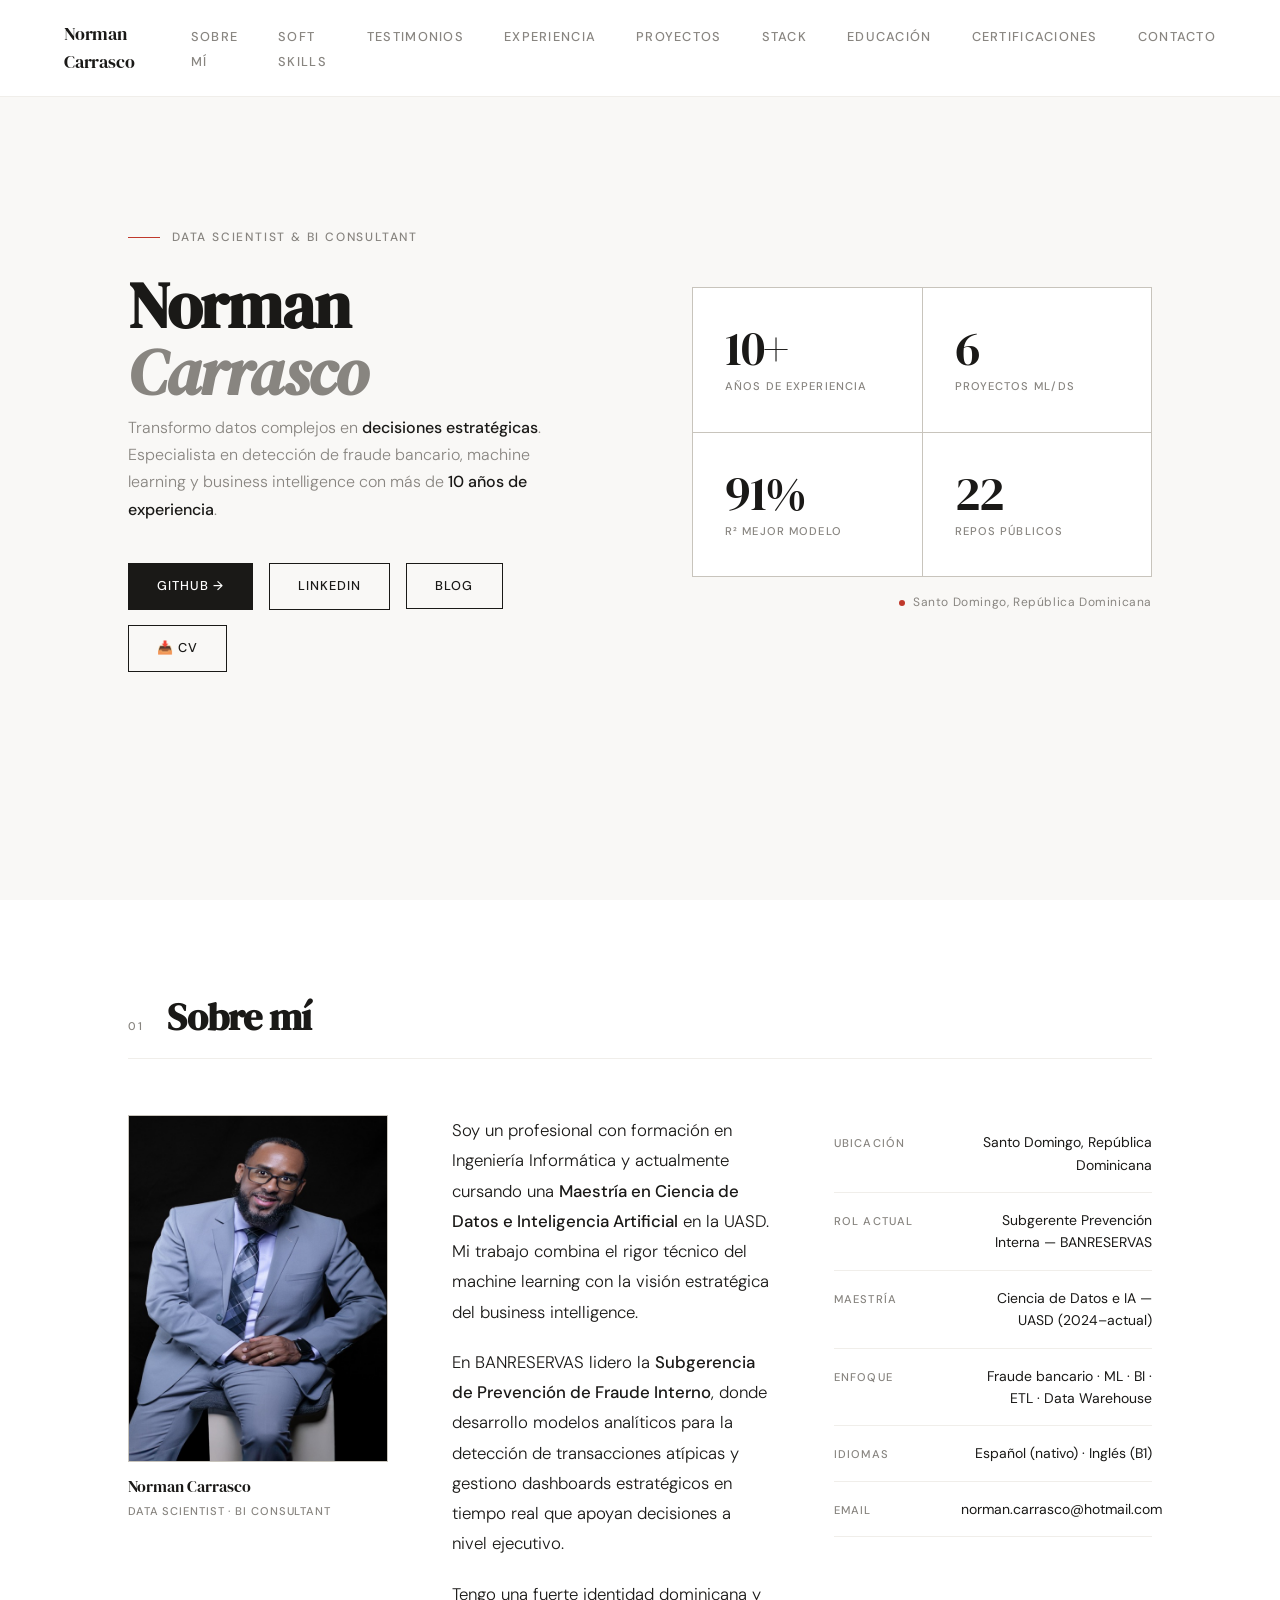
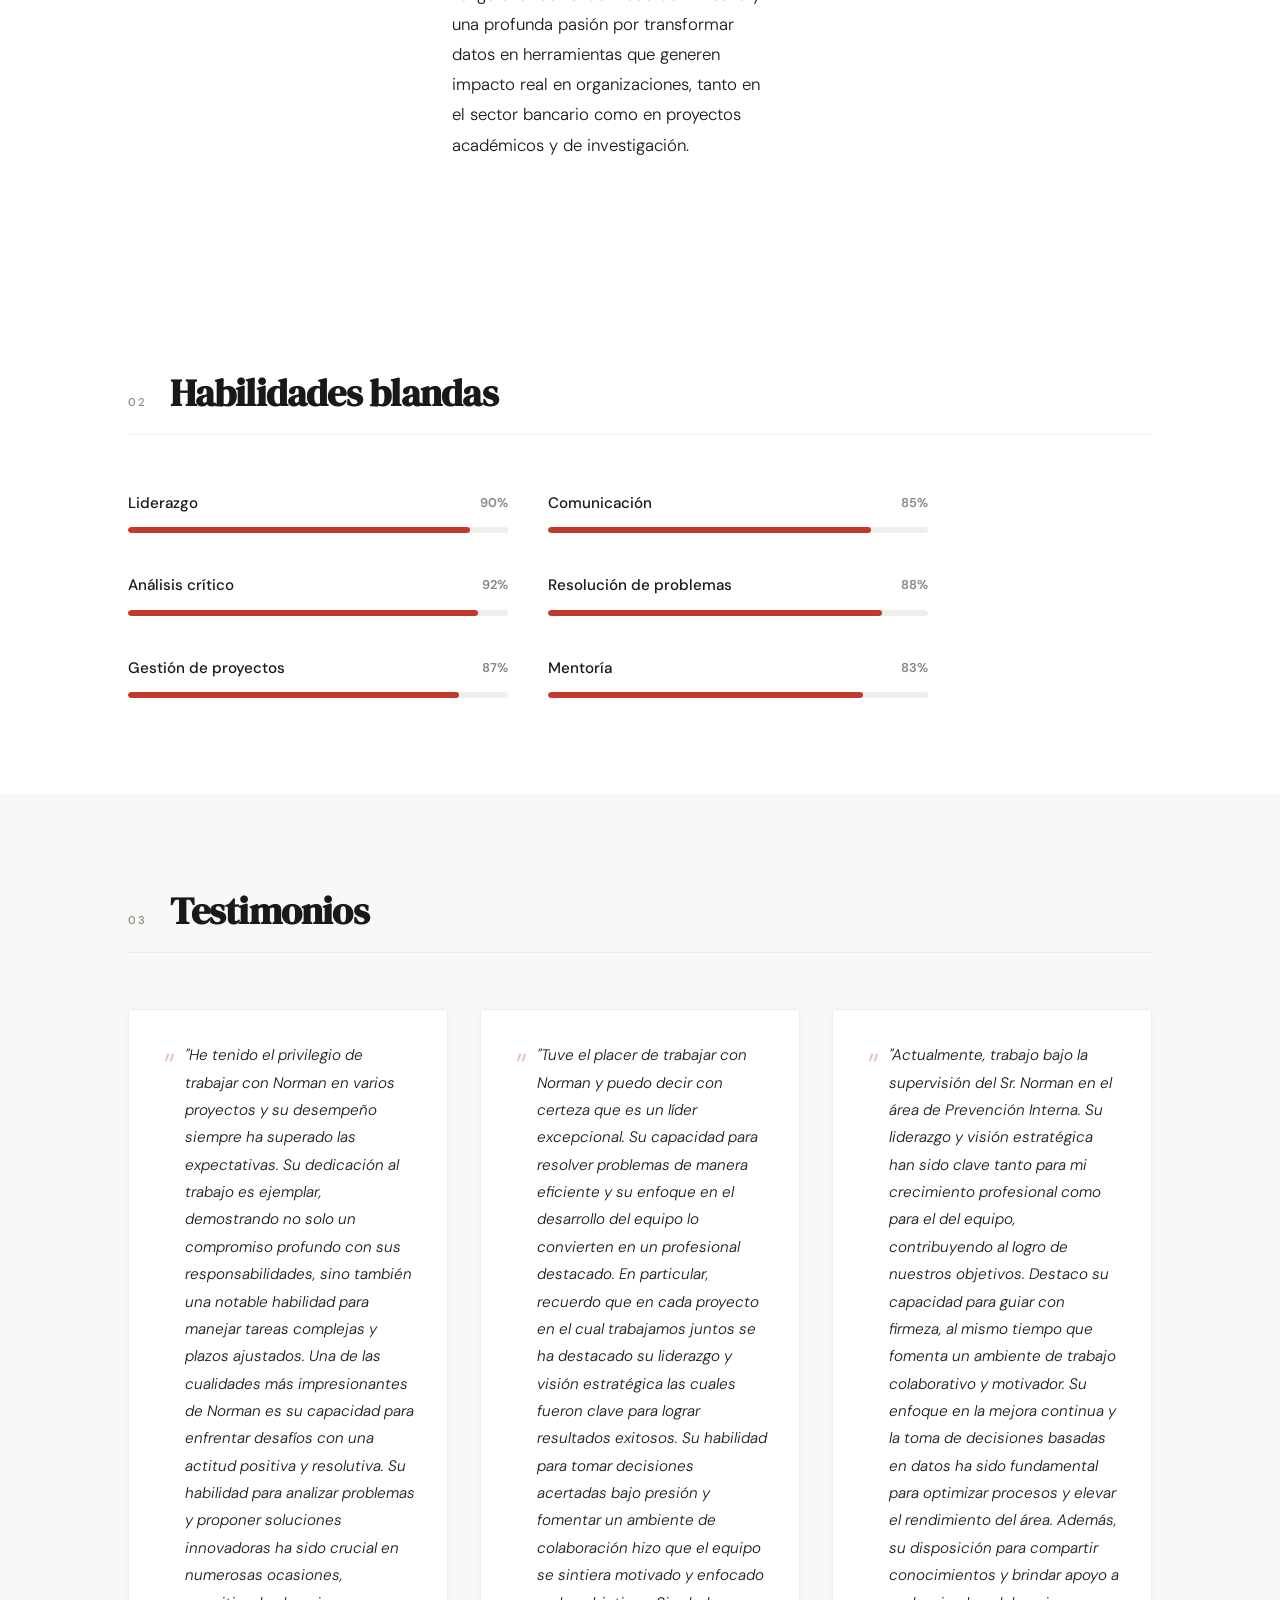
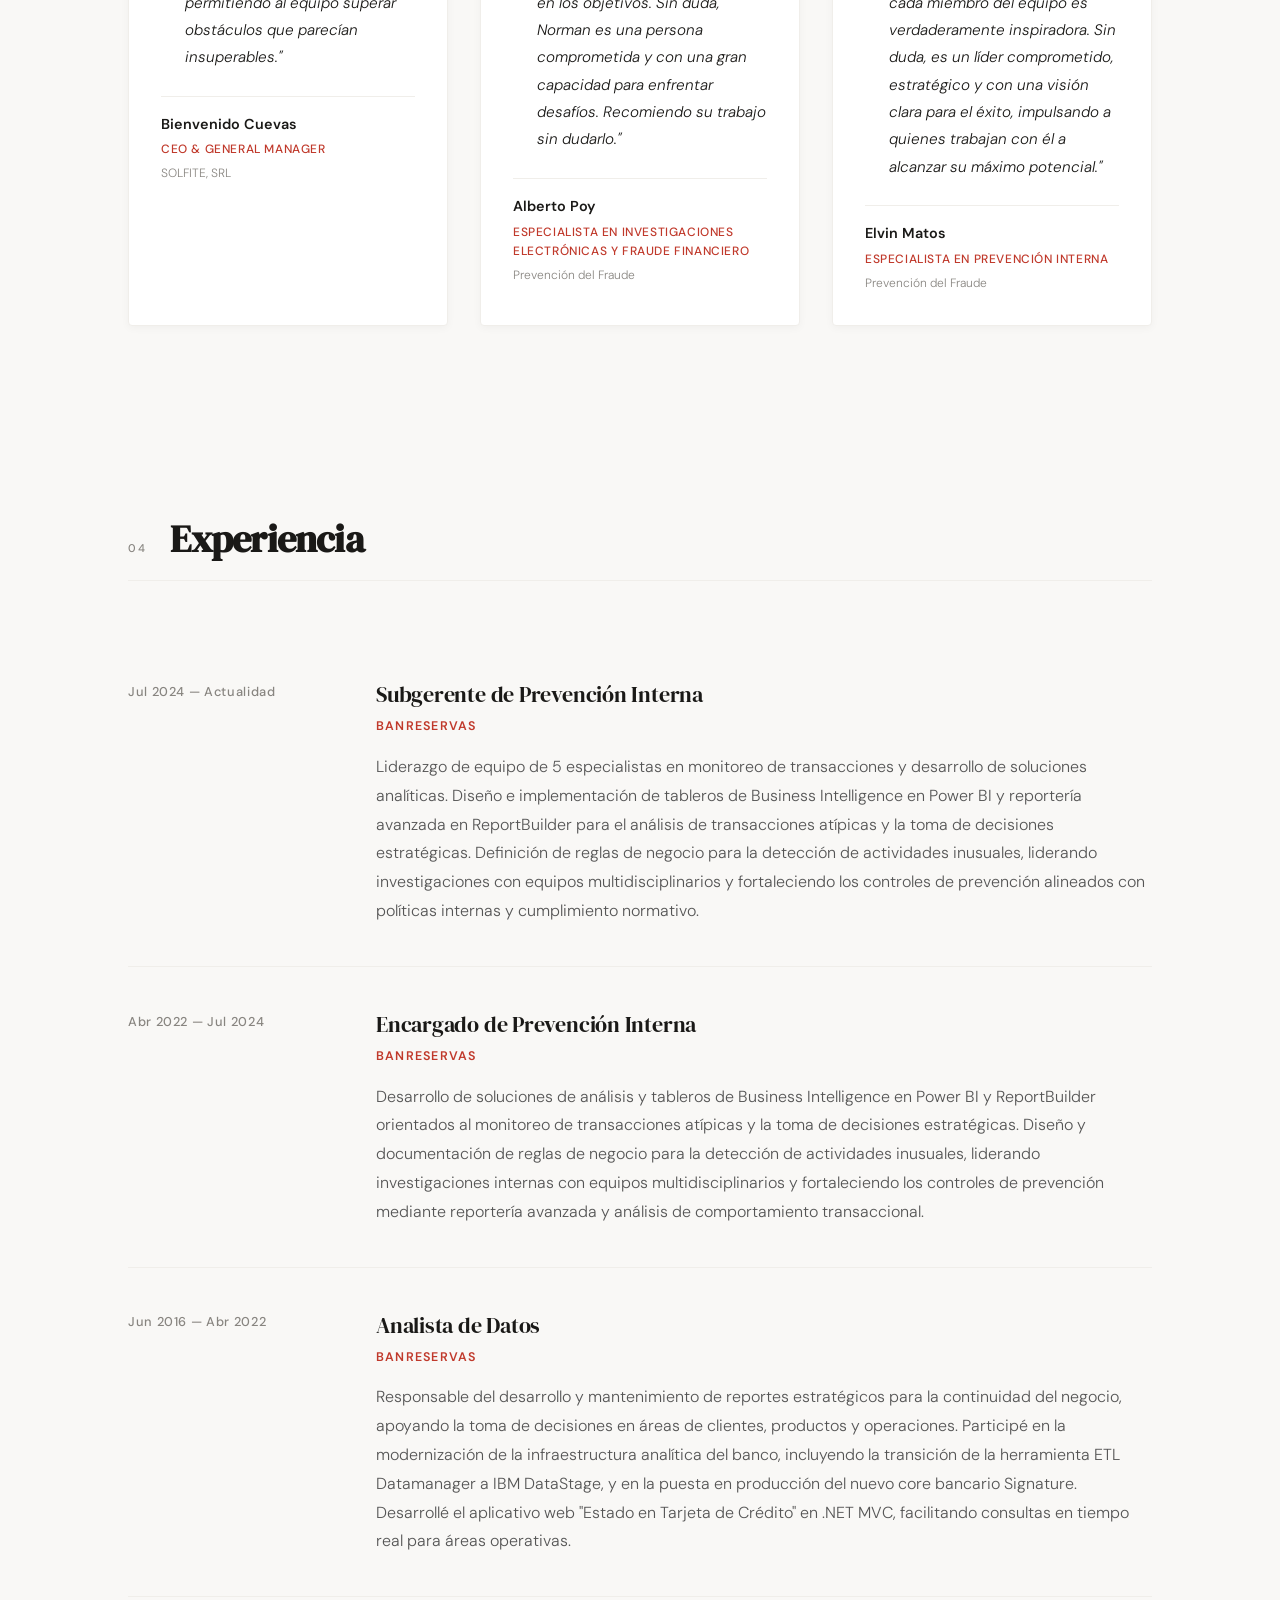
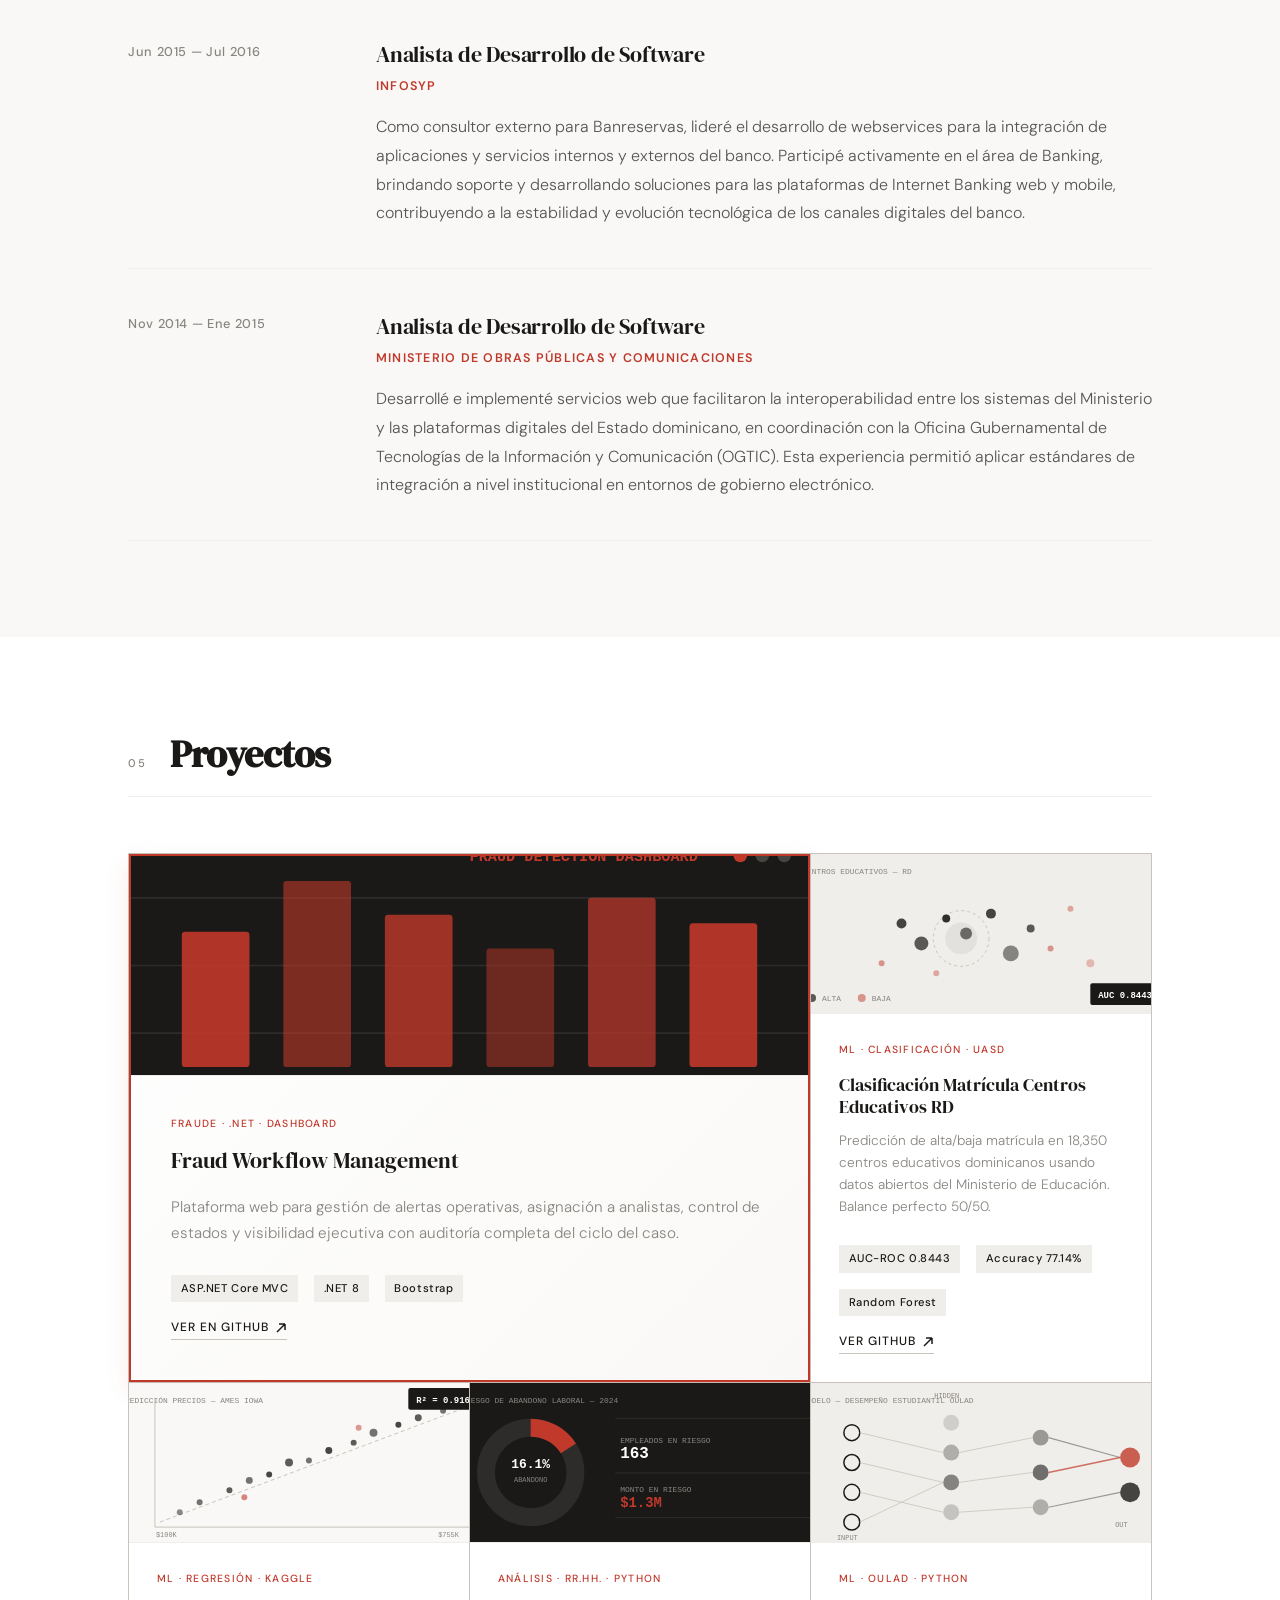
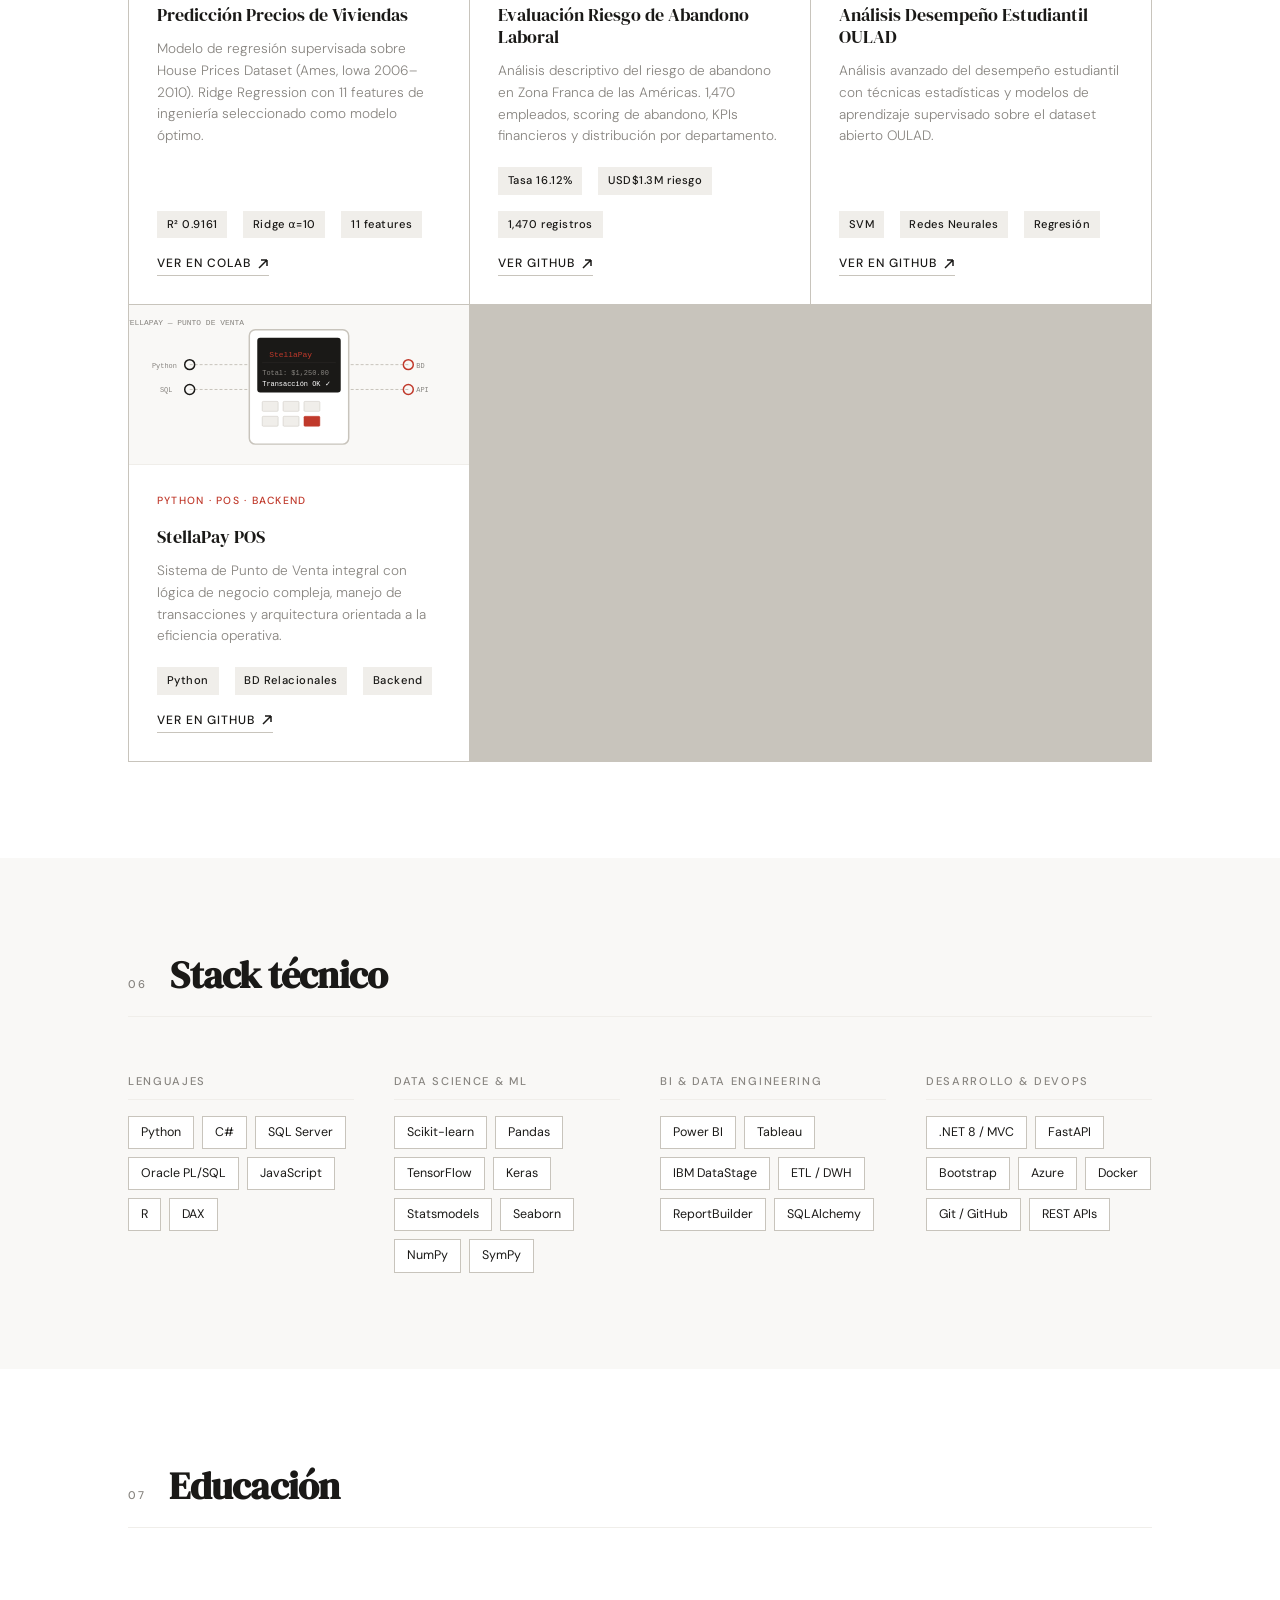
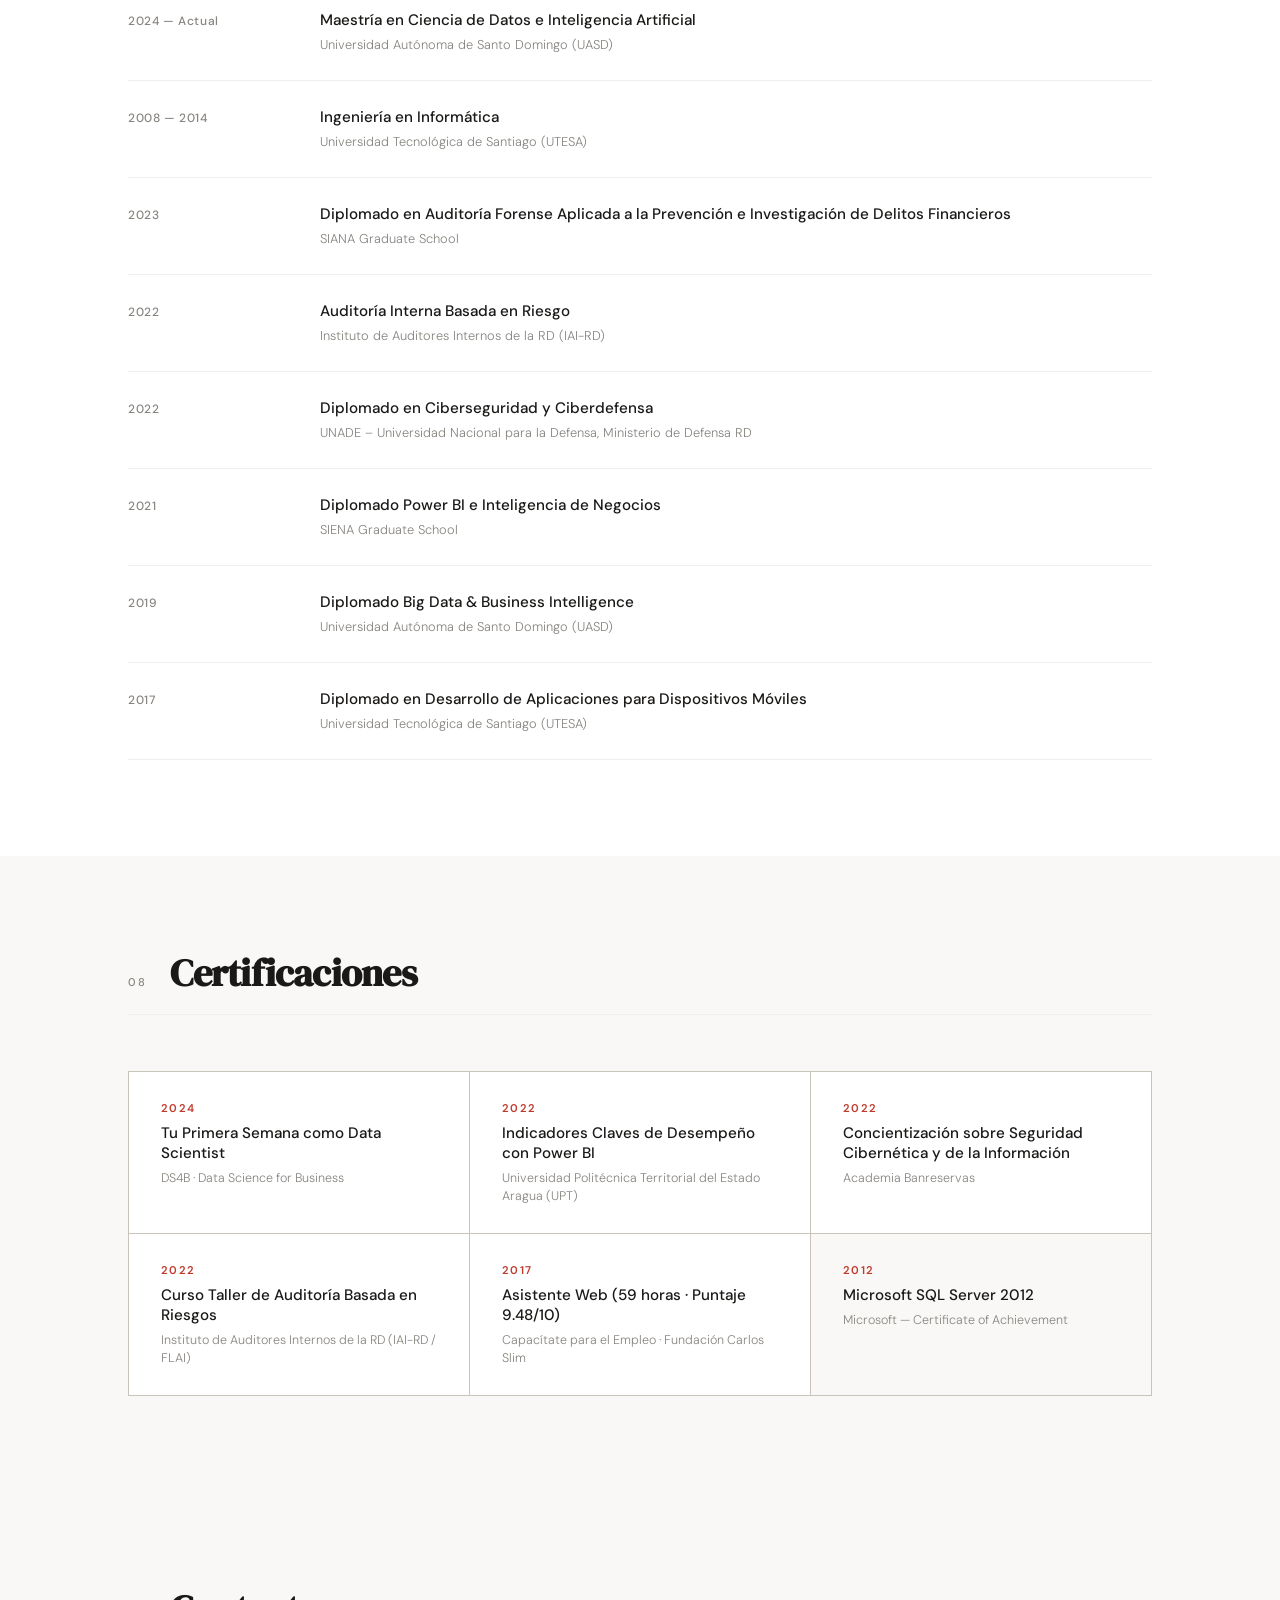
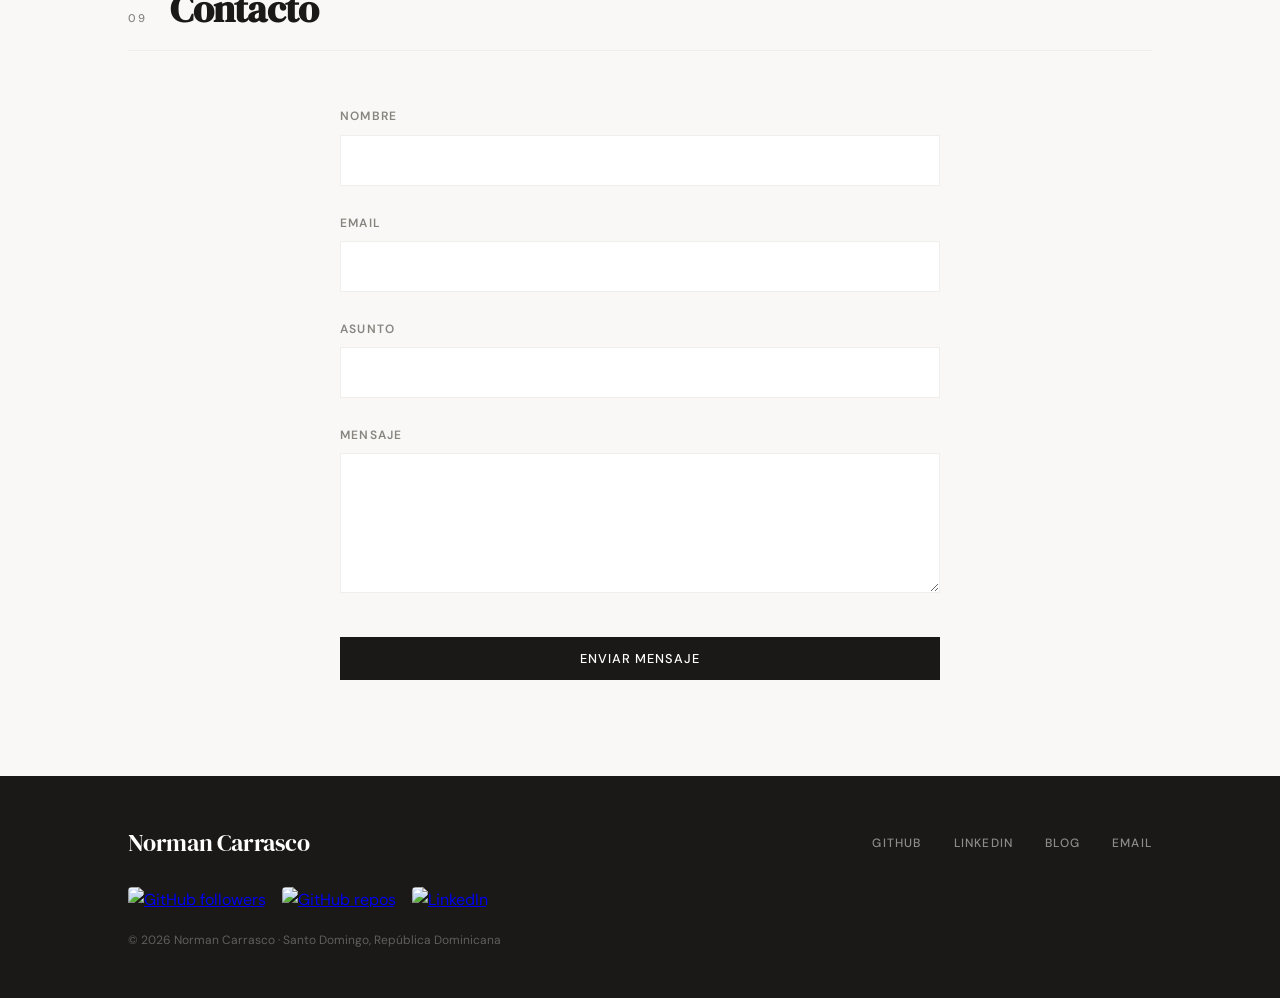
==== portfolio-norman.html @ 310d077f "Update portfolio: fix project count, compress image, add favicon" ====
<!DOCTYPE html>
<html lang="es">
<head>
<meta charset="UTF-8">
<meta name="viewport" content="width=device-width, initial-scale=1.0">
<title>Norman Carrasco — Data Scientist & BI Consultant</title>
<link rel="icon" href="favicon.svg" type="image/svg+xml">
<link rel="preconnect" href="https://fonts.googleapis.com">
<link href="https://fonts.googleapis.com/css2?family=DM+Serif+Display:ital@0;1&family=DM+Sans:wght@300;400;500&display=swap" rel="stylesheet">
<link rel="stylesheet" href="css/styles.css">
</head>
<body>

<!-- NAV -->
<nav>
  <a href="#" class="nav-logo">Norman Carrasco</a>
  <ul class="nav-links">
    <li><a href="#sobre">Sobre mí</a></li>
    <li><a href="#soft-skills">Soft Skills</a></li>
    <li><a href="#testimonios">Testimonios</a></li>
    <li><a href="#experiencia">Experiencia</a></li>
    <li><a href="#proyectos">Proyectos</a></li>
    <li><a href="#stack">Stack</a></li>
    <li><a href="#educacion">Educación</a></li>
    <li><a href="#certificaciones">Certificaciones</a></li>
    <li><a href="#contacto">Contacto</a></li>
  </ul>
</nav>

<!-- HERO -->
<section class="hero">
  <div class="hero-left">
    <p class="hero-eyebrow fade-in">Data Scientist & BI Consultant</p>
    <h1 class="hero-name fade-in">Norman<br><em>Carrasco</em></h1>
    <p class="hero-tagline fade-in">
      Transformo datos complejos en <strong>decisiones estratégicas</strong>.
      Especialista en detección de fraude bancario, machine learning
      y business intelligence con más de <strong>10 años de experiencia</strong>.
    </p>
    <div class="hero-ctas fade-in">
      <a href="https://github.com/NCarrasco" target="_blank" class="btn btn-primary">GitHub →</a>
      <a href="https://www.linkedin.com/in/nocarrasco" target="_blank" class="btn btn-outline">LinkedIn</a>
      <a href="https://apren2tics.wordpress.com" target="_blank" class="btn btn-outline">Blog</a>
      <a href="Norman_Carrasco_CV.pdf" download class="btn btn-outline">📥 CV</a>
    </div>
  </div>
  <div class="hero-right fade-in">
    <div class="hero-stats">
      <div class="stat-box">
        <div class="stat-number">10+</div>
        <div class="stat-label">Años de experiencia</div>
      </div>
      <div class="stat-box">
        <div class="stat-number">6</div>
        <div class="stat-label">Proyectos ML/DS</div>
      </div>
      <div class="stat-box">
        <div class="stat-number">91%</div>
        <div class="stat-label">R² mejor modelo</div>
      </div>
      <div class="stat-box">
        <div class="stat-number">22</div>
        <div class="stat-label">Repos públicos</div>
      </div>
    </div>
    <p class="hero-location">
      <span class="dot"></span>
      Santo Domingo, República Dominicana
    </p>
  </div>
</section>

<!-- SOBRE MÍ -->
<section id="sobre">
  <div class="section-header">
    <span class="section-number">01</span>
    <h2 class="section-title">Sobre mí</h2>
  </div>
  <div class="about-grid">
    <div class="about-photo">
      <div class="about-photo-frame">
        <img src="image/picture-norman.jpeg" alt="Norman Carrasco">
        <img src="[data-uri]" alt="Norman Carrasco">
      </div>
      <div class="about-photo-name">Norman Carrasco</div>
      <div class="about-photo-title">Data Scientist · BI Consultant</div>
    </div>
    <div class="about-text">
      <p>
        Soy un profesional con formación en Ingeniería Informática y actualmente cursando
        una <strong>Maestría en Ciencia de Datos e Inteligencia Artificial</strong> en la UASD.
        Mi trabajo combina el rigor técnico del machine learning con la visión estratégica del business intelligence.
      </p>
      <p>
        En BANRESERVAS lidero la <strong>Subgerencia de Prevención de Fraude Interno</strong>,
        donde desarrollo modelos analíticos para la detección de transacciones atípicas y
        gestiono dashboards estratégicos en tiempo real que apoyan decisiones a nivel ejecutivo.
      </p>
      <p>
        Tengo una fuerte identidad dominicana y una profunda pasión por transformar datos
        en herramientas que generen impacto real en organizaciones, tanto en el sector bancario
        como en proyectos académicos y de investigación.
      </p>
    </div>
    <div class="about-details">
      <div class="detail-row">
        <span class="detail-label">Ubicación</span>
        <span class="detail-value">Santo Domingo, República Dominicana</span>
      </div>
      <div class="detail-row">
        <span class="detail-label">Rol actual</span>
        <span class="detail-value">Subgerente Prevención Interna — BANRESERVAS</span>
      </div>
      <div class="detail-row">
        <span class="detail-label">Maestría</span>
        <span class="detail-value">Ciencia de Datos e IA — UASD (2024–actual)</span>
      </div>
      <div class="detail-row">
        <span class="detail-label">Enfoque</span>
        <span class="detail-value">Fraude bancario · ML · BI · ETL · Data Warehouse</span>
      </div>
      <div class="detail-row">
        <span class="detail-label">Idiomas</span>
        <span class="detail-value">Español (nativo) · Inglés (B1)</span>
      </div>
      <div class="detail-row">
        <span class="detail-label">Email</span>
        <span class="detail-value">norman.carrasco@hotmail.com</span>
      </div>
    </div>
  </div>
</section>

<!-- SOFT SKILLS -->
<section id="soft-skills" style="padding: 6rem 8rem; background: var(--white);">
  <div class="section-header">
    <span class="section-number">02</span>
    <h2 class="section-title">Habilidades blandas</h2>
  </div>
  <div class="skills-grid">
    <div class="skill-item">
      <div class="skill-header">
        <span class="skill-name">Liderazgo</span>
        <span class="skill-level">90%</span>
      </div>
      <div class="skill-bar">
        <div class="skill-fill" style="width: 90%;"></div>
      </div>
    </div>
    <div class="skill-item">
      <div class="skill-header">
        <span class="skill-name">Comunicación</span>
        <span class="skill-level">85%</span>
      </div>
      <div class="skill-bar">
        <div class="skill-fill" style="width: 85%;"></div>
      </div>
    </div>
    <div class="skill-item">
      <div class="skill-header">
        <span class="skill-name">Análisis crítico</span>
        <span class="skill-level">92%</span>
      </div>
      <div class="skill-bar">
        <div class="skill-fill" style="width: 92%;"></div>
      </div>
    </div>
    <div class="skill-item">
      <div class="skill-header">
        <span class="skill-name">Resolución de problemas</span>
        <span class="skill-level">88%</span>
      </div>
      <div class="skill-bar">
        <div class="skill-fill" style="width: 88%;"></div>
      </div>
    </div>
    <div class="skill-item">
      <div class="skill-header">
        <span class="skill-name">Gestión de proyectos</span>
        <span class="skill-level">87%</span>
      </div>
      <div class="skill-bar">
        <div class="skill-fill" style="width: 87%;"></div>
      </div>
    </div>
    <div class="skill-item">
      <div class="skill-header">
        <span class="skill-name">Mentoría</span>
        <span class="skill-level">83%</span>
      </div>
      <div class="skill-bar">
        <div class="skill-fill" style="width: 83%;"></div>
      </div>
    </div>
  </div>
</section>

<!-- TESTIMONIOS -->
<section id="testimonios" style="padding: 6rem 8rem; background: var(--off-white);">
  <div class="section-header">
    <span class="section-number">03</span>
    <h2 class="section-title">Testimonios</h2>
  </div>
  <div class="testimonials-grid">
    
    <div class="testimonial-card">
      <div class="testimonial-quote">"He tenido el privilegio de trabajar con Norman en varios proyectos y su desempeño siempre ha superado las expectativas. Su dedicación al trabajo es ejemplar, demostrando no solo un compromiso profundo con sus responsabilidades, sino también una notable habilidad para manejar tareas complejas y plazos ajustados.

Una de las cualidades más impresionantes de Norman es su capacidad para enfrentar desafíos con una actitud positiva y resolutiva. Su habilidad para analizar problemas y proponer soluciones innovadoras ha sido crucial en numerosas ocasiones, permitiendo al equipo superar obstáculos que parecían insuperables."</div>
      <div class="testimonial-author">
        <div class="testimonial-name">Bienvenido Cuevas</div>
        <div class="testimonial-title">CEO & General Manager</div>
        <div class="testimonial-company">SOLFITE, SRL</div>
      </div>
    </div>

    <div class="testimonial-card">
      <div class="testimonial-quote">"Tuve el placer de trabajar con Norman y puedo decir con certeza que es un líder excepcional. Su capacidad para resolver problemas de manera eficiente y su enfoque en el desarrollo del equipo lo convierten en un profesional destacado.

En particular, recuerdo que en cada proyecto en el cual trabajamos juntos se ha destacado su liderazgo y visión estratégica las cuales fueron clave para lograr resultados exitosos. Su habilidad para tomar decisiones acertadas bajo presión y fomentar un ambiente de colaboración hizo que el equipo se sintiera motivado y enfocado en los objetivos.

Sin duda, Norman es una persona comprometida y con una gran capacidad para enfrentar desafíos. Recomiendo su trabajo sin dudarlo."</div>
      <div class="testimonial-author">
        <div class="testimonial-name">Alberto Poy</div>
        <div class="testimonial-title">Especialista en Investigaciones Electrónicas y Fraude Financiero</div>
        <div class="testimonial-company">Prevención del Fraude</div>
      </div>
    </div>

    <div class="testimonial-card">
      <div class="testimonial-quote">"Actualmente, trabajo bajo la supervisión del Sr. Norman en el área de Prevención Interna. Su liderazgo y visión estratégica han sido clave tanto para mi crecimiento profesional como para el del equipo, contribuyendo al logro de nuestros objetivos.

Destaco su capacidad para guiar con firmeza, al mismo tiempo que fomenta un ambiente de trabajo colaborativo y motivador. Su enfoque en la mejora continua y la toma de decisiones basadas en datos ha sido fundamental para optimizar procesos y elevar el rendimiento del área.

Además, su disposición para compartir conocimientos y brindar apoyo a cada miembro del equipo es verdaderamente inspiradora. Sin duda, es un líder comprometido, estratégico y con una visión clara para el éxito, impulsando a quienes trabajan con él a alcanzar su máximo potencial."</div>
      <div class="testimonial-author">
        <div class="testimonial-name">Elvin Matos</div>
        <div class="testimonial-title">Especialista en Prevención Interna</div>
        <div class="testimonial-company">Prevención del Fraude</div>
      </div>
    </div>

  </div>
</section>

<!-- EXPERIENCIA -->
<section id="experiencia">
  <div class="section-header">
    <span class="section-number">04</span>
    <h2 class="section-title">Experiencia</h2>
  </div>
  <div class="exp-list">
    <div class="exp-item">
      <div class="exp-period">Jul 2024 — Actualidad</div>
      <div class="exp-content">
        <div class="exp-role">Subgerente de Prevención Interna</div>
        <div class="exp-company">Banreservas</div>
        <div class="exp-desc">
          Liderazgo de equipo de 5 especialistas en monitoreo de transacciones y desarrollo de soluciones analíticas.
          Diseño e implementación de tableros de Business Intelligence en Power BI y reportería avanzada en ReportBuilder
          para el análisis de transacciones atípicas y la toma de decisiones estratégicas. Definición de reglas de negocio
          para la detección de actividades inusuales, liderando investigaciones con equipos multidisciplinarios
          y fortaleciendo los controles de prevención alineados con políticas internas y cumplimiento normativo.
        </div>
      </div>
    </div>
    <div class="exp-item">
      <div class="exp-period">Abr 2022 — Jul 2024</div>
      <div class="exp-content">
        <div class="exp-role">Encargado de Prevención Interna</div>
        <div class="exp-company">Banreservas</div>
        <div class="exp-desc">
          Desarrollo de soluciones de análisis y tableros de Business Intelligence en Power BI y ReportBuilder
          orientados al monitoreo de transacciones atípicas y la toma de decisiones estratégicas. Diseño y documentación
          de reglas de negocio para la detección de actividades inusuales, liderando investigaciones internas
          con equipos multidisciplinarios y fortaleciendo los controles de prevención mediante reportería avanzada
          y análisis de comportamiento transaccional.
        </div>
      </div>
    </div>
    <div class="exp-item">
      <div class="exp-period">Jun 2016 — Abr 2022</div>
      <div class="exp-content">
        <div class="exp-role">Analista de Datos</div>
        <div class="exp-company">Banreservas</div>
        <div class="exp-desc">
          Responsable del desarrollo y mantenimiento de reportes estratégicos para la continuidad del negocio,
          apoyando la toma de decisiones en áreas de clientes, productos y operaciones. Participé en la modernización
          de la infraestructura analítica del banco, incluyendo la transición de la herramienta ETL Datamanager
          a IBM DataStage, y en la puesta en producción del nuevo core bancario Signature. Desarrollé el aplicativo
          web "Estado en Tarjeta de Crédito" en .NET MVC, facilitando consultas en tiempo real para áreas operativas.
        </div>
      </div>
    </div>
    <div class="exp-item">
      <div class="exp-period">Jun 2015 — Jul 2016</div>
      <div class="exp-content">
        <div class="exp-role">Analista de Desarrollo de Software</div>
        <div class="exp-company">Infosyp</div>
        <div class="exp-desc">
          Como consultor externo para Banreservas, lideré el desarrollo de webservices para la integración
          de aplicaciones y servicios internos y externos del banco. Participé activamente en el área de Banking,
          brindando soporte y desarrollando soluciones para las plataformas de Internet Banking web y mobile,
          contribuyendo a la estabilidad y evolución tecnológica de los canales digitales del banco.
        </div>
      </div>
    </div>
    <div class="exp-item">
      <div class="exp-period">Nov 2014 — Ene 2015</div>
      <div class="exp-content">
        <div class="exp-role">Analista de Desarrollo de Software</div>
        <div class="exp-company">Ministerio de Obras Públicas y Comunicaciones</div>
        <div class="exp-desc">
          Desarrollé e implementé servicios web que facilitaron la interoperabilidad entre los sistemas
          del Ministerio y las plataformas digitales del Estado dominicano, en coordinación con la Oficina
          Gubernamental de Tecnologías de la Información y Comunicación (OGTIC). Esta experiencia permitió
          aplicar estándares de integración a nivel institucional en entornos de gobierno electrónico.
        </div>
      </div>
    </div>
  </div>
</section>

<!-- PROYECTOS -->
<section id="proyectos">
  <div class="section-header">
    <span class="section-number">05</span>
    <h2 class="section-title">Proyectos</h2>
  </div>
  <div class="projects-grid">

    <!-- PROYECTO 1: Fraud Workflow - DESTACADO -->
    <div class="project-card project-card-featured">
      <svg class="project-illustration" viewBox="0 0 400 160" xmlns="http://www.w3.org/2000/svg" preserveAspectRatio="xMidYMid slice">
        <rect width="400" height="160" fill="#1a1917"/>
        <!-- Grid lines -->
        <line x1="0" y1="40" x2="400" y2="40" stroke="#2d2c2a" stroke-width="1"/>
        <line x1="0" y1="80" x2="400" y2="80" stroke="#2d2c2a" stroke-width="1"/>
        <line x1="0" y1="120" x2="400" y2="120" stroke="#2d2c2a" stroke-width="1"/>
        <!-- Alert bars -->
        <rect x="30" y="60" width="40" height="80" fill="#c0392b" opacity="0.9" rx="2"/>
        <rect x="90" y="30" width="40" height="110" fill="#c0392b" opacity="0.6" rx="2"/>
        <rect x="150" y="50" width="40" height="90" fill="#c0392b" opacity="0.8" rx="2"/>
        <rect x="210" y="70" width="40" height="70" fill="#c0392b" opacity="0.5" rx="2"/>
        <rect x="270" y="40" width="40" height="100" fill="#c0392b" opacity="0.7" rx="2"/>
        <rect x="330" y="55" width="40" height="85" fill="#c0392b" opacity="0.9" rx="2"/>
        <!-- Labels -->
        <text x="30" y="155" fill="#888580" font-size="8" font-family="monospace">ALERT</text>
        <text x="200" y="18" fill="#c0392b" font-size="9" font-family="monospace" font-weight="bold">FRAUD DETECTION DASHBOARD</text>
        <!-- Status dots -->
        <circle cx="360" cy="15" r="4" fill="#c0392b"/>
        <circle cx="373" cy="15" r="4" fill="#888580" opacity="0.4"/>
        <circle cx="386" cy="15" r="4" fill="#888580" opacity="0.4"/>
      </svg>
      <div class="project-body">
        <div class="project-tag">Fraude · .NET · Dashboard</div>
        <div class="project-name">Fraud Workflow Management</div>
        <div class="project-desc">
          Plataforma web para gestión de alertas operativas, asignación a analistas,
          control de estados y visibilidad ejecutiva con auditoría completa del ciclo del caso.
        </div>
        <div class="project-metrics">
          <span class="metric-pill">ASP.NET Core MVC</span>
          <span class="metric-pill">.NET 8</span>
          <span class="metric-pill">Bootstrap</span>
        </div>
        <a href="https://github.com/NCarrasco/FRAUD-WORKFLOW-MANAGEMENT" target="_blank" class="project-link">
          Ver en GitHub
          <svg viewBox="0 0 12 12" fill="none" stroke="currentColor" stroke-width="1.5"><path d="M2 10L10 2M10 2H4M10 2v6"/></svg>
        </a>
      </div>
    </div>

    <!-- PROYECTO 2: Clasificación Matrícula -->
    <div class="project-card">
      <svg class="project-illustration" viewBox="0 0 400 160" xmlns="http://www.w3.org/2000/svg" preserveAspectRatio="xMidYMid slice">
        <rect width="400" height="160" fill="#f0eeea"/>
        <!-- Map of RD simplified -->
        <text x="20" y="20" fill="#888580" font-size="8" font-family="monospace">CENTROS EDUCATIVOS — RD</text>
        <!-- Scatter dots representing schools -->
        <circle cx="180" cy="85" r="28" fill="none" stroke="#c8c4bc" stroke-width="1" stroke-dasharray="3,3"/>
        <circle cx="180" cy="85" r="16" fill="#1a1917" opacity="0.06"/>
        <!-- Alta matrícula dots -->
        <circle cx="120" cy="70" r="5" fill="#1a1917" opacity="0.8"/>
        <circle cx="140" cy="90" r="7" fill="#1a1917" opacity="0.7"/>
        <circle cx="165" cy="65" r="4" fill="#1a1917" opacity="0.9"/>
        <circle cx="185" cy="80" r="6" fill="#1a1917" opacity="0.6"/>
        <circle cx="210" cy="60" r="5" fill="#1a1917" opacity="0.8"/>
        <circle cx="230" cy="100" r="8" fill="#1a1917" opacity="0.5"/>
        <circle cx="250" cy="75" r="4" fill="#1a1917" opacity="0.7"/>
        <!-- Baja matrícula dots -->
        <circle cx="100" cy="110" r="3" fill="#c0392b" opacity="0.5"/>
        <circle cx="155" cy="120" r="3" fill="#c0392b" opacity="0.4"/>
        <circle cx="270" cy="95" r="3" fill="#c0392b" opacity="0.5"/>
        <circle cx="290" cy="55" r="3" fill="#c0392b" opacity="0.4"/>
        <circle cx="310" cy="110" r="4" fill="#c0392b" opacity="0.3"/>
        <!-- Legend -->
        <circle cx="30" cy="145" r="4" fill="#1a1917" opacity="0.7"/>
        <text x="40" y="148" fill="#888580" font-size="8" font-family="monospace">ALTA</text>
        <circle cx="80" cy="145" r="4" fill="#c0392b" opacity="0.5"/>
        <text x="90" y="148" fill="#888580" font-size="8" font-family="monospace">BAJA</text>
        <!-- AUC badge -->
        <rect x="310" y="130" width="80" height="22" fill="#1a1917" rx="2"/>
        <text x="318" y="145" fill="white" font-size="9" font-family="monospace" font-weight="bold">AUC 0.8443</text>
      </svg>
      <div class="project-body">
        <div class="project-tag">ML · Clasificación · UASD</div>
        <div class="project-name">Clasificación Matrícula Centros Educativos RD</div>
        <div class="project-desc">
          Predicción de alta/baja matrícula en 18,350 centros educativos dominicanos
          usando datos abiertos del Ministerio de Educación. Balance perfecto 50/50.
        </div>
        <div class="project-metrics">
          <span class="metric-pill">AUC-ROC 0.8443</span>
          <span class="metric-pill">Accuracy 77.14%</span>
          <span class="metric-pill">Random Forest</span>
        </div>
        <a href="https://github.com/NCarrasco/clasificacion-matricula-rd" target="_blank" class="project-link">
          Ver GitHub
          <svg viewBox="0 0 12 12" fill="none" stroke="currentColor" stroke-width="1.5"><path d="M2 10L10 2M10 2H4M10 2v6"/></svg>
        </a>
      </div>
    </div>

    <!-- PROYECTO 3: House Prices -->
    <div class="project-card">
      <svg class="project-illustration" viewBox="0 0 400 160" xmlns="http://www.w3.org/2000/svg" preserveAspectRatio="xMidYMid slice">
        <rect width="400" height="160" fill="#f9f8f6"/>
        <text x="20" y="20" fill="#888580" font-size="8" font-family="monospace">PREDICCIÓN PRECIOS — AMES IOWA</text>
        <!-- Scatter plot: predicted vs actual -->
        <line x1="60" y1="140" x2="380" y2="20" stroke="#c8c4bc" stroke-width="1" stroke-dasharray="4,3"/>
        <!-- Dots: regression scatter -->
        <circle cx="80" cy="130" r="3" fill="#1a1917" opacity="0.5"/>
        <circle cx="100" cy="120" r="3" fill="#1a1917" opacity="0.6"/>
        <circle cx="130" cy="108" r="3" fill="#1a1917" opacity="0.7"/>
        <circle cx="150" cy="98" r="3.5" fill="#1a1917" opacity="0.6"/>
        <circle cx="170" cy="92" r="3" fill="#1a1917" opacity="0.8"/>
        <circle cx="190" cy="80" r="4" fill="#1a1917" opacity="0.7"/>
        <circle cx="210" cy="78" r="3" fill="#1a1917" opacity="0.6"/>
        <circle cx="230" cy="68" r="3.5" fill="#1a1917" opacity="0.8"/>
        <circle cx="255" cy="60" r="3" fill="#1a1917" opacity="0.7"/>
        <circle cx="275" cy="50" r="4" fill="#1a1917" opacity="0.6"/>
        <circle cx="300" cy="42" r="3" fill="#1a1917" opacity="0.8"/>
        <circle cx="320" cy="35" r="3.5" fill="#1a1917" opacity="0.7"/>
        <circle cx="345" cy="28" r="3" fill="#1a1917" opacity="0.6"/>
        <!-- Outliers -->
        <circle cx="145" cy="115" r="3" fill="#c0392b" opacity="0.6"/>
        <circle cx="260" cy="45" r="3" fill="#c0392b" opacity="0.5"/>
        <!-- Axes -->
        <line x1="55" y1="15" x2="55" y2="145" stroke="#c8c4bc" stroke-width="1"/>
        <line x1="55" y1="145" x2="385" y2="145" stroke="#c8c4bc" stroke-width="1"/>
        <text x="56" y="155" fill="#888580" font-size="7" font-family="monospace">$100K</text>
        <text x="340" y="155" fill="#888580" font-size="7" font-family="monospace">$755K</text>
        <!-- R2 badge -->
        <rect x="310" y="5" width="75" height="22" fill="#1a1917" rx="2"/>
        <text x="318" y="20" fill="white" font-size="9" font-family="monospace" font-weight="bold">R² = 0.9161</text>
      </svg>
      <div class="project-body">
        <div class="project-tag">ML · Regresión · Kaggle</div>
        <div class="project-name">Predicción Precios de Viviendas</div>
        <div class="project-desc">
          Modelo de regresión supervisada sobre House Prices Dataset (Ames, Iowa 2006–2010).
          Ridge Regression con 11 features de ingeniería seleccionado como modelo óptimo.
        </div>
        <div class="project-metrics">
          <span class="metric-pill">R² 0.9161</span>
          <span class="metric-pill">Ridge α=10</span>
          <span class="metric-pill">11 features</span>
        </div>
        <a href="https://colab.research.google.com/drive/1n716uhElSucr2f9sEIzoLtjxJ8aOqCDY" target="_blank" class="project-link">
          Ver en Colab
          <svg viewBox="0 0 12 12" fill="none" stroke="currentColor" stroke-width="1.5"><path d="M2 10L10 2M10 2H4M10 2v6"/></svg>
        </a>
      </div>
    </div>

    <!-- PROYECTO 4: Abandono Laboral -->
    <div class="project-card">
      <svg class="project-illustration" viewBox="0 0 400 160" xmlns="http://www.w3.org/2000/svg" preserveAspectRatio="xMidYMid slice">
        <rect width="400" height="160" fill="#1a1917"/>
        <text x="20" y="20" fill="#888580" font-size="8" font-family="monospace">RIESGO DE ABANDONO LABORAL — 2024</text>
        <!-- Donut chart simplified -->
        <circle cx="90" cy="90" r="45" fill="none" stroke="#2d2c2a" stroke-width="18"/>
        <!-- 16.12% arc = ~58° -->
        <circle cx="90" cy="90" r="45" fill="none" stroke="#c0392b" stroke-width="18"
          stroke-dasharray="45 238" stroke-dashoffset="0" stroke-linecap="butt"
          transform="rotate(-90 90 90)"/>
        <text x="90" y="86" fill="white" font-size="13" font-family="monospace" font-weight="bold" text-anchor="middle">16.1%</text>
        <text x="90" y="100" fill="#888580" font-size="7" font-family="monospace" text-anchor="middle">ABANDONO</text>
        <!-- Stats right side -->
        <rect x="175" y="35" width="200" height="1" fill="#2d2c2a"/>
        <text x="180" y="60" fill="#888580" font-size="8" font-family="monospace">EMPLEADOS EN RIESGO</text>
        <text x="180" y="75" fill="white" font-size="16" font-family="monospace" font-weight="bold">163</text>
        <rect x="175" y="90" width="200" height="1" fill="#2d2c2a"/>
        <text x="180" y="110" fill="#888580" font-size="8" font-family="monospace">MONTO EN RIESGO</text>
        <text x="180" y="125" fill="#c0392b" font-size="14" font-family="monospace" font-weight="bold">$1.3M</text>
        <rect x="175" y="135" width="200" height="1" fill="#2d2c2a"/>
      </svg>
      <div class="project-body">
        <div class="project-tag">Análisis · RR.HH. · Python</div>
        <div class="project-name">Evaluación Riesgo de Abandono Laboral</div>
        <div class="project-desc">
          Análisis descriptivo del riesgo de abandono en Zona Franca de las Américas.
          1,470 empleados, scoring de abandono, KPIs financieros y distribución por departamento.
        </div>
        <div class="project-metrics">
          <span class="metric-pill">Tasa 16.12%</span>
          <span class="metric-pill">USD$1.3M riesgo</span>
          <span class="metric-pill">1,470 registros</span>
        </div>
        <a href="https://github.com/NCarrasco/riesgo-abandono-laboral" target="_blank" class="project-link">
          Ver GitHub
          <svg viewBox="0 0 12 12" fill="none" stroke="currentColor" stroke-width="1.5"><path d="M2 10L10 2M10 2H4M10 2v6"/></svg>
        </a>
      </div>
    </div>

    <!-- PROYECTO 5: OULAD -->
    <div class="project-card">
      <svg class="project-illustration" viewBox="0 0 400 160" xmlns="http://www.w3.org/2000/svg" preserveAspectRatio="xMidYMid slice">
        <rect width="400" height="160" fill="#f0eeea"/>
        <text x="20" y="20" fill="#888580" font-size="8" font-family="monospace">MODELO — DESEMPEÑO ESTUDIANTIL OULAD</text>
        <!-- Neural network diagram -->
        <!-- Input layer -->
        <circle cx="70" cy="50" r="8" fill="none" stroke="#1a1917" stroke-width="1.5"/>
        <circle cx="70" cy="80" r="8" fill="none" stroke="#1a1917" stroke-width="1.5"/>
        <circle cx="70" cy="110" r="8" fill="none" stroke="#1a1917" stroke-width="1.5"/>
        <circle cx="70" cy="140" r="8" fill="none" stroke="#1a1917" stroke-width="1.5"/>
        <!-- Hidden layer 1 -->
        <circle cx="170" cy="40" r="8" fill="#1a1917" opacity="0.15"/>
        <circle cx="170" cy="70" r="8" fill="#1a1917" opacity="0.3"/>
        <circle cx="170" cy="100" r="8" fill="#1a1917" opacity="0.5"/>
        <circle cx="170" cy="130" r="8" fill="#1a1917" opacity="0.2"/>
        <!-- Hidden layer 2 -->
        <circle cx="260" cy="55" r="8" fill="#1a1917" opacity="0.4"/>
        <circle cx="260" cy="90" r="8" fill="#1a1917" opacity="0.6"/>
        <circle cx="260" cy="125" r="8" fill="#1a1917" opacity="0.3"/>
        <!-- Output -->
        <circle cx="350" cy="75" r="10" fill="#c0392b" opacity="0.8"/>
        <circle cx="350" cy="110" r="10" fill="#1a1917" opacity="0.8"/>
        <!-- Connections (selected) -->
        <line x1="78" y1="50" x2="162" y2="70" stroke="#c8c4bc" stroke-width="0.8"/>
        <line x1="78" y1="80" x2="162" y2="100" stroke="#c8c4bc" stroke-width="0.8"/>
        <line x1="78" y1="110" x2="162" y2="130" stroke="#c8c4bc" stroke-width="0.8"/>
        <line x1="78" y1="140" x2="162" y2="100" stroke="#c8c4bc" stroke-width="0.8"/>
        <line x1="178" y1="70" x2="252" y2="55" stroke="#c8c4bc" stroke-width="0.8"/>
        <line x1="178" y1="100" x2="252" y2="90" stroke="#c8c4bc" stroke-width="0.8"/>
        <line x1="178" y1="130" x2="252" y2="125" stroke="#c8c4bc" stroke-width="0.8"/>
        <line x1="268" y1="55" x2="340" y2="75" stroke="#1a1917" stroke-width="1.2" opacity="0.4"/>
        <line x1="268" y1="90" x2="340" y2="75" stroke="#c0392b" stroke-width="1.5" opacity="0.7"/>
        <line x1="268" y1="125" x2="340" y2="110" stroke="#1a1917" stroke-width="1.2" opacity="0.4"/>
        <!-- Labels -->
        <text x="55" y="158" fill="#888580" font-size="7" font-family="monospace">INPUT</text>
        <text x="153" y="15" fill="#888580" font-size="7" font-family="monospace">HIDDEN</text>
        <text x="335" y="145" fill="#888580" font-size="7" font-family="monospace">OUT</text>
      </svg>
      <div class="project-body">
        <div class="project-tag">ML · OULAD · Python</div>
        <div class="project-name">Análisis Desempeño Estudiantil OULAD</div>
        <div class="project-desc">
          Análisis avanzado del desempeño estudiantil con técnicas estadísticas y
          modelos de aprendizaje supervisado sobre el dataset abierto OULAD.
        </div>
        <div class="project-metrics">
          <span class="metric-pill">SVM</span>
          <span class="metric-pill">Redes Neurales</span>
          <span class="metric-pill">Regresión</span>
        </div>
        <a href="https://github.com/NCarrasco/oulad-analisis" target="_blank" class="project-link">
          Ver en GitHub
          <svg viewBox="0 0 12 12" fill="none" stroke="currentColor" stroke-width="1.5"><path d="M2 10L10 2M10 2H4M10 2v6"/></svg>
        </a>
      </div>
    </div>

    <!-- PROYECTO 6: StellaPay POS -->
    <div class="project-card">
      <svg class="project-illustration" viewBox="0 0 400 160" xmlns="http://www.w3.org/2000/svg" preserveAspectRatio="xMidYMid slice">
        <rect width="400" height="160" fill="#f9f8f6"/>
        <text x="20" y="20" fill="#888580" font-size="8" font-family="monospace">STELLAPAY — PUNTO DE VENTA</text>
        <!-- POS terminal illustration -->
        <rect x="150" y="25" width="100" height="115" rx="6" fill="white" stroke="#c8c4bc" stroke-width="1.5"/>
        <!-- Screen -->
        <rect x="158" y="33" width="84" height="55" rx="3" fill="#1a1917"/>
        <text x="170" y="52" fill="#c0392b" font-size="8" font-family="monospace">StellaPay</text>
        <line x1="163" y1="58" x2="237" y2="58" stroke="#2d2c2a" stroke-width="0.5"/>
        <text x="163" y="70" fill="#888580" font-size="7" font-family="monospace">Total: $1,250.00</text>
        <text x="163" y="82" fill="white" font-size="7" font-family="monospace">Transacción OK ✓</text>
        <!-- Keypad -->
        <rect x="163" y="97" width="16" height="10" rx="1" fill="#f0eeea" stroke="#c8c4bc" stroke-width="0.5"/>
        <rect x="184" y="97" width="16" height="10" rx="1" fill="#f0eeea" stroke="#c8c4bc" stroke-width="0.5"/>
        <rect x="205" y="97" width="16" height="10" rx="1" fill="#f0eeea" stroke="#c8c4bc" stroke-width="0.5"/>
        <rect x="163" y="112" width="16" height="10" rx="1" fill="#f0eeea" stroke="#c8c4bc" stroke-width="0.5"/>
        <rect x="184" y="112" width="16" height="10" rx="1" fill="#f0eeea" stroke="#c8c4bc" stroke-width="0.5"/>
        <rect x="205" y="112" width="16" height="10" rx="1" fill="#c0392b" stroke="#c0392b" stroke-width="0.5"/>
        <!-- Connection lines left -->
        <line x1="90" y1="60" x2="148" y2="60" stroke="#c8c4bc" stroke-width="1" stroke-dasharray="3,2"/>
        <circle cx="90" cy="60" r="5" fill="none" stroke="#1a1917" stroke-width="1.5"/>
        <text x="52" y="63" fill="#888580" font-size="7" font-family="monospace">Python</text>
        <line x1="90" y1="85" x2="148" y2="85" stroke="#c8c4bc" stroke-width="1" stroke-dasharray="3,2"/>
        <circle cx="90" cy="85" r="5" fill="none" stroke="#1a1917" stroke-width="1.5"/>
        <text x="60" y="88" fill="#888580" font-size="7" font-family="monospace">SQL</text>
        <!-- Connection lines right -->
        <line x1="252" y1="60" x2="310" y2="60" stroke="#c8c4bc" stroke-width="1" stroke-dasharray="3,2"/>
        <circle cx="310" cy="60" r="5" fill="none" stroke="#c0392b" stroke-width="1.5"/>
        <text x="318" y="63" fill="#888580" font-size="7" font-family="monospace">BD</text>
        <line x1="252" y1="85" x2="310" y2="85" stroke="#c8c4bc" stroke-width="1" stroke-dasharray="3,2"/>
        <circle cx="310" cy="85" r="5" fill="none" stroke="#c0392b" stroke-width="1.5"/>
        <text x="318" y="88" fill="#888580" font-size="7" font-family="monospace">API</text>
      </svg>
      <div class="project-body">
        <div class="project-tag">Python · POS · Backend</div>
        <div class="project-name">StellaPay POS</div>
        <div class="project-desc">
          Sistema de Punto de Venta integral con lógica de negocio compleja,
          manejo de transacciones y arquitectura orientada a la eficiencia operativa.
        </div>
        <div class="project-metrics">
          <span class="metric-pill">Python</span>
          <span class="metric-pill">BD Relacionales</span>
          <span class="metric-pill">Backend</span>
        </div>
        <a href="https://github.com/NCarrasco/stellapay-pos" target="_blank" class="project-link">
          Ver en GitHub
          <svg viewBox="0 0 12 12" fill="none" stroke="currentColor" stroke-width="1.5"><path d="M2 10L10 2M10 2H4M10 2v6"/></svg>
        </a>
      </div>
    </div>

  </div>
</section>

<!-- STACK -->
<section id="stack">
  <div class="section-header">
    <span class="section-number">06</span>
    <h2 class="section-title">Stack técnico</h2>
  </div>
  <div class="stack-grid">
    <div class="stack-group">
      <div class="stack-group-label">Lenguajes</div>
      <div class="stack-items">
        <span class="stack-pill">Python</span>
        <span class="stack-pill">C#</span>
        <span class="stack-pill">SQL Server</span>
        <span class="stack-pill">Oracle PL/SQL</span>
        <span class="stack-pill">JavaScript</span>
        <span class="stack-pill">R</span>
        <span class="stack-pill">DAX</span>
      </div>
    </div>
    <div class="stack-group">
      <div class="stack-group-label">Data Science & ML</div>
      <div class="stack-items">
        <span class="stack-pill">Scikit-learn</span>
        <span class="stack-pill">Pandas</span>
        <span class="stack-pill">TensorFlow</span>
        <span class="stack-pill">Keras</span>
        <span class="stack-pill">Statsmodels</span>
        <span class="stack-pill">Seaborn</span>
        <span class="stack-pill">NumPy</span>
        <span class="stack-pill">SymPy</span>
      </div>
    </div>
    <div class="stack-group">
      <div class="stack-group-label">BI & Data Engineering</div>
      <div class="stack-items">
        <span class="stack-pill">Power BI</span>
        <span class="stack-pill">Tableau</span>
        <span class="stack-pill">IBM DataStage</span>
        <span class="stack-pill">ETL / DWH</span>
        <span class="stack-pill">ReportBuilder</span>
        <span class="stack-pill">SQLAlchemy</span>
      </div>
    </div>
    <div class="stack-group">
      <div class="stack-group-label">Desarrollo & DevOps</div>
      <div class="stack-items">
        <span class="stack-pill">.NET 8 / MVC</span>
        <span class="stack-pill">FastAPI</span>
        <span class="stack-pill">Bootstrap</span>
        <span class="stack-pill">Azure</span>
        <span class="stack-pill">Docker</span>
        <span class="stack-pill">Git / GitHub</span>
        <span class="stack-pill">REST APIs</span>
      </div>
    </div>
  </div>
</section>

<!-- EDUCACIÓN -->
<section id="educacion">
  <div class="section-header">
    <span class="section-number">07</span>
    <h2 class="section-title">Educación</h2>
  </div>
  <div class="edu-list">
    <div class="edu-item">
      <div class="edu-year">2024 — Actual</div>
      <div>
        <div class="edu-degree">Maestría en Ciencia de Datos e Inteligencia Artificial</div>
        <div class="edu-institution">Universidad Autónoma de Santo Domingo (UASD)</div>
      </div>
    </div>
    <div class="edu-item">
      <div class="edu-year">2008 — 2014</div>
      <div>
        <div class="edu-degree">Ingeniería en Informática</div>
        <div class="edu-institution">Universidad Tecnológica de Santiago (UTESA)</div>
      </div>
    </div>
    <div class="edu-item">
      <div class="edu-year">2023</div>
      <div>
        <div class="edu-degree">Diplomado en Auditoría Forense Aplicada a la Prevención e Investigación de Delitos Financieros</div>
        <div class="edu-institution">SIANA Graduate School</div>
      </div>
    </div>
    <div class="edu-item">
      <div class="edu-year">2022</div>
      <div>
        <div class="edu-degree">Auditoría Interna Basada en Riesgo</div>
        <div class="edu-institution">Instituto de Auditores Internos de la RD (IAI-RD)</div>
      </div>
    </div>
    <div class="edu-item">
      <div class="edu-year">2022</div>
      <div>
        <div class="edu-degree">Diplomado en Ciberseguridad y Ciberdefensa</div>
        <div class="edu-institution">UNADE – Universidad Nacional para la Defensa, Ministerio de Defensa RD</div>
      </div>
    </div>
    <div class="edu-item">
      <div class="edu-year">2021</div>
      <div>
        <div class="edu-degree">Diplomado Power BI e Inteligencia de Negocios</div>
        <div class="edu-institution">SIENA Graduate School</div>
      </div>
    </div>
    <div class="edu-item">
      <div class="edu-year">2019</div>
      <div>
        <div class="edu-degree">Diplomado Big Data & Business Intelligence</div>
        <div class="edu-institution">Universidad Autónoma de Santo Domingo (UASD)</div>
      </div>
    </div>
    <div class="edu-item">
      <div class="edu-year">2017</div>
      <div>
        <div class="edu-degree">Diplomado en Desarrollo de Aplicaciones para Dispositivos Móviles</div>
        <div class="edu-institution">Universidad Tecnológica de Santiago (UTESA)</div>
      </div>
    </div>
  </div>
</section>

<!-- CERTIFICACIONES -->
<section id="certificaciones">
  <div class="section-header">
    <span class="section-number">08</span>
    <h2 class="section-title">Certificaciones</h2>
  </div>
  <div class="cert-grid">

    <div class="cert-card">
      <div class="cert-year">2024</div>
      <div class="cert-name">Tu Primera Semana como Data Scientist</div>
      <div class="cert-issuer">DS4B · Data Science for Business</div>
    </div>

    <div class="cert-card">
      <div class="cert-year">2022</div>
      <div class="cert-name">Indicadores Claves de Desempeño con Power BI</div>
      <div class="cert-issuer">Universidad Politécnica Territorial del Estado Aragua (UPT)</div>
    </div>

    <div class="cert-card">
      <div class="cert-year">2022</div>
      <div class="cert-name">Concientización sobre Seguridad Cibernética y de la Información</div>
      <div class="cert-issuer">Academia Banreservas</div>
    </div>

    <div class="cert-card">
      <div class="cert-year">2022</div>
      <div class="cert-name">Curso Taller de Auditoría Basada en Riesgos</div>
      <div class="cert-issuer">Instituto de Auditores Internos de la RD (IAI-RD / FLAI)</div>
    </div>

    <div class="cert-card">
      <div class="cert-year">2017</div>
      <div class="cert-name">Asistente Web (59 horas · Puntaje 9.48/10)</div>
      <div class="cert-issuer">Capacítate para el Empleo · Fundación Carlos Slim</div>
    </div>

    <div class="cert-card cert-highlight">
      <div class="cert-year">2012</div>
      <div class="cert-name">Microsoft SQL Server 2012</div>
      <div class="cert-issuer">Microsoft — Certificate of Achievement</div>
    </div>

  </div>
</section>

<!-- CONTACTO -->
<section id="contacto" style="padding: 6rem 8rem; background: var(--off-white);">
  <div class="section-header">
    <span class="section-number">09</span>
    <h2 class="section-title">Contacto</h2>
  </div>
  <div class="section-inner" style="max-width: 600px; margin: 0 auto;">
    <form action="https://formspree.io/f/norman.carrasco@hotmail.com" method="POST" class="contact-form">
      <div class="form-group">
        <label for="name" class="form-label">Nombre</label>
        <input type="text" id="name" name="name" required class="form-input">
      </div>
      <div class="form-group">
        <label for="email" class="form-label">Email</label>
        <input type="email" id="email" name="email" required class="form-input">
      </div>
      <div class="form-group">
        <label for="subject" class="form-label">Asunto</label>
        <input type="text" id="subject" name="_subject" required class="form-input">
      </div>
      <div class="form-group">
        <label for="message" class="form-label">Mensaje</label>
        <textarea id="message" name="message" rows="5" required class="form-textarea"></textarea>
      </div>
      <button type="submit" class="btn btn-primary" style="width: 100%; justify-content: center; margin-top: 1rem;">Enviar mensaje</button>
    </form>
  </div>
</section>

<!-- FOOTER -->
<footer>
  <div class="footer-name">Norman Carrasco</div>
  <div class="footer-links">
    <a href="https://github.com/NCarrasco" target="_blank">GitHub</a>
    <a href="https://www.linkedin.com/in/nocarrasco" target="_blank">LinkedIn</a>
    <a href="https://apren2tics.wordpress.com" target="_blank">Blog</a>
    <a href="mailto:norman.carrasco@hotmail.com">Email</a>
  </div>
  <div class="footer-badges">
    <a href="https://github.com/NCarrasco" target="_blank">
      <img alt="GitHub followers" src="https://img.shields.io/github/followers/NCarrasco?style=flat-square&color=1a1917">
    </a>
    <a href="https://github.com/NCarrasco?tab=repositories" target="_blank">
      <img alt="GitHub repos" src="https://img.shields.io/badge/Public%20Repos-22-1a1917?style=flat-square">
    </a>
    <a href="https://www.linkedin.com/in/nocarrasco" target="_blank">
      <img alt="LinkedIn" src="https://img.shields.io/badge/LinkedIn-Connected-0077B5?style=flat-square">
    </a>
  </div>
  <div class="footer-copy">© 2026 Norman Carrasco · Santo Domingo, República Dominicana</div>
</footer>

</body>
</html>
---- css/styles.css ----
:root {
  --white: #ffffff;
  --off-white: #f9f8f6;
  --light: #f0eeea;
  --mid: #c8c4bc;
  --text-muted: #888580;
  --text: #1a1917;
  --accent: #1a1917;
  --accent-warm: #c0392b;
  --serif: 'DM Serif Display', Georgia, serif;
  --sans: 'DM Sans', system-ui, sans-serif;
}

*, *::before, *::after { box-sizing: border-box; margin: 0; padding: 0; }

html { scroll-behavior: smooth; }

body {
  font-family: var(--sans);
  background: var(--white);
  color: var(--text);
  font-size: 16px;
  line-height: 1.6;
  overflow-x: hidden;
}

/* ── NAV ── */
nav {
  position: fixed; top: 0; left: 0; right: 0; z-index: 100;
  display: flex; justify-content: space-between; align-items: center;
  padding: 1.25rem 4rem;
  background: rgba(255,255,255,0.92);
  backdrop-filter: blur(8px);
  border-bottom: 1px solid var(--light);
}
.nav-logo {
  font-family: var(--serif);
  font-size: 1.1rem;
  letter-spacing: -0.01em;
  color: var(--text);
  text-decoration: none;
}
.nav-links { display: flex; gap: 2.5rem; list-style: none; }
.nav-links a {
  font-size: 0.8rem; font-weight: 500;
  letter-spacing: 0.1em; text-transform: uppercase;
  color: var(--text-muted); text-decoration: none;
  transition: color 0.2s;
}
.nav-links a:hover { color: var(--text); }

/* ── HERO ── */
.hero {
  min-height: 100vh;
  display: grid;
  grid-template-columns: 1fr 1fr;
  align-items: center;
  padding: 0 8rem;
  gap: 6rem;
  max-width: 1600px;
  margin: 0 auto;
}
.hero-left { max-width: 580px; }
.hero-eyebrow {
  font-size: 0.75rem; font-weight: 500;
  letter-spacing: 0.15em; text-transform: uppercase;
  color: var(--text-muted);
  margin-bottom: 1.5rem;
  display: flex; align-items: center; gap: 0.75rem;
}
.hero-eyebrow::before {
  content: ''; display: block;
  width: 2rem; height: 1px;
  background: var(--accent-warm);
}
.hero-name {
  font-family: var(--serif);
  font-size: clamp(3rem, 5vw, 5rem);
  line-height: 1.05;
  letter-spacing: -0.02em;
  margin-bottom: 0.5rem;
}
.hero-name em {
  font-style: italic;
  color: var(--text-muted);
}
.hero-tagline {
  font-size: 1rem; font-weight: 300;
  color: var(--text-muted);
  margin-bottom: 2.5rem;
  line-height: 1.7;
  max-width: 420px;
}
.hero-tagline strong { color: var(--text); font-weight: 500; }

.hero-ctas { display: flex; gap: 1rem; flex-wrap: wrap; }
.btn {
  display: inline-flex; align-items: center; gap: 0.5rem;
  padding: 0.75rem 1.75rem;
  font-family: var(--sans); font-size: 0.8rem;
  font-weight: 500; letter-spacing: 0.08em; text-transform: uppercase;
  text-decoration: none; border: 1.5px solid var(--text);
  transition: all 0.2s;
}
.btn-primary { background: var(--text); color: var(--white); }
.btn-primary:hover { background: #333; border-color: #333; }
.btn-outline { background: transparent; color: var(--text); }
.btn-outline:hover { background: var(--light); }

.hero-right {
  display: flex; flex-direction: column; gap: 1rem;
  align-items: flex-end;
}
.hero-stats {
  display: grid; grid-template-columns: 1fr 1fr;
  gap: 1px; background: var(--mid);
  border: 1px solid var(--mid);
  width: 100%; max-width: 460px;
}
.stat-box {
  background: var(--white);
  padding: 2.25rem 2rem;
}
.stat-number {
  font-family: var(--serif);
  font-size: 3rem;
  line-height: 1;
  letter-spacing: -0.03em;
  margin-bottom: 0.35rem;
}
.stat-label {
  font-size: 0.7rem; font-weight: 500;
  letter-spacing: 0.1em; text-transform: uppercase;
  color: var(--text-muted);
}
.hero-location {
  font-size: 0.75rem; color: var(--text-muted);
  letter-spacing: 0.05em;
  display: flex; align-items: center; gap: 0.5rem;
  align-self: flex-end;
}
.dot { width: 6px; height: 6px; border-radius: 50%; background: var(--accent-warm); display: inline-block; }

/* ── SECTIONS ── */
section { padding: 6rem 8rem; }
section:nth-child(even) { background: var(--off-white); }

.section-inner {
  max-width: 1400px;
  margin: 0 auto;
}

.section-header {
  display: flex; align-items: baseline; gap: 1.5rem;
  margin-bottom: 3.5rem;
  border-bottom: 1px solid var(--light);
  padding-bottom: 1.25rem;
}
.section-number {
  font-size: 0.7rem; font-weight: 500;
  letter-spacing: 0.15em; text-transform: uppercase;
  color: var(--text-muted);
}
.section-title {
  font-family: var(--serif);
  font-size: clamp(1.8rem, 3vw, 2.4rem);
  letter-spacing: -0.02em;
  line-height: 1.1;
}

/* ── SOBRE MÍ ── */
.about-grid {
  display: grid;
  grid-template-columns: 260px 1fr 1fr;
  gap: 4rem;
  align-items: start;
}
.about-photo {
  position: sticky; top: 5rem;
}
.about-photo-frame {
  width: 100%;
  aspect-ratio: 3/4;
  overflow: hidden;
  border: 1px solid var(--mid);
  background: var(--light);
  position: relative;
}
.about-photo-frame img {
  width: 100%; height: 100%;
  object-fit: cover; object-position: center top;
  display: block;
}
.about-photo-frame .photo-placeholder {
  width: 100%; height: 100%;
  display: flex; flex-direction: column;
  align-items: center; justify-content: center;
  gap: 0.75rem;
  color: var(--text-muted);
}
.about-photo-frame .photo-placeholder span {
  font-size: 0.65rem; font-weight: 500;
  letter-spacing: 0.12em; text-transform: uppercase;
}
.about-photo-name {
  margin-top: 0.75rem;
  font-family: var(--serif);
  font-size: 1rem;
}
.about-photo-title {
  font-size: 0.7rem; color: var(--text-muted);
  font-weight: 500; letter-spacing: 0.08em;
  text-transform: uppercase; margin-top: 0.2rem;
}
.about-text p {
  font-size: 1.05rem; font-weight: 300;
  line-height: 1.8; color: var(--text);
  margin-bottom: 1.25rem;
  max-width: 60ch;
}
.about-text p strong { font-weight: 500; }
.about-details { display: flex; flex-direction: column; gap: 0; }
.detail-row {
  display: flex; justify-content: space-between; align-items: baseline;
  padding: 1rem 0;
  border-bottom: 1px solid var(--light);
  font-size: 0.875rem;
}
.detail-label {
  font-size: 0.7rem; font-weight: 500;
  letter-spacing: 0.1em; text-transform: uppercase;
  color: var(--text-muted);
}
.detail-value { font-weight: 400; text-align: right; max-width: 60%; }

/* ── EXPERIENCIA ── */
.exp-list { display: flex; flex-direction: column; gap: 0; }
.exp-item {
  display: grid;
  grid-template-columns: 200px 1fr;
  gap: 3rem;
  padding: 2.5rem 0;
  border-bottom: 1px solid var(--light);
}
.exp-period {
  font-size: 0.8rem; font-weight: 500;
  letter-spacing: 0.05em; color: var(--text-muted);
  padding-top: 0.3rem;
  line-height: 1.5;
}
.exp-content {}
.exp-role {
  font-family: var(--serif);
  font-size: 1.4rem; margin-bottom: 0.25rem;
  letter-spacing: -0.01em;
}
.exp-company {
  font-size: 0.78rem; font-weight: 600;
  letter-spacing: 0.1em; text-transform: uppercase;
  color: var(--accent-warm); margin-bottom: 1rem;
}
.exp-desc {
  font-size: 1rem; font-weight: 300;
  color: #555; line-height: 1.8;
  max-width: 72ch;
}

/* ── PROYECTOS ── */
.projects-grid {
  display: grid;
  grid-template-columns: repeat(3, 1fr);
  gap: 1px;
  background: var(--mid);
  border: 1px solid var(--mid);
}
.project-card {
  background: var(--white);
  padding: 0;
  display: flex; flex-direction: column;
  transition: background 0.2s;
  overflow: hidden;
}
.project-card:hover { background: var(--off-white); }
.project-card:hover .project-illustration { opacity: 0.85; }
.project-illustration {
  width: 100%; height: 160px;
  display: block; flex-shrink: 0;
  transition: opacity 0.2s;
  border-bottom: 1px solid var(--light);
}
.project-body {
  padding: 1.75rem;
  display: flex; flex-direction: column; flex: 1;
}
.project-tag {
  font-size: 0.65rem; font-weight: 500;
  letter-spacing: 0.12em; text-transform: uppercase;
  color: var(--accent-warm);
  margin-bottom: 1rem;
}
.project-name {
  font-family: var(--serif);
  font-size: 1.15rem; line-height: 1.2;
  margin-bottom: 0.75rem;
}
.project-desc {
  font-size: 0.85rem; font-weight: 300;
  color: var(--text-muted); line-height: 1.6;
  flex: 1; margin-bottom: 1.25rem;
}
.project-metrics {
  display: flex; gap: 1rem; flex-wrap: wrap;
  margin-bottom: 1rem;
}
.metric-pill {
  font-size: 0.7rem; font-weight: 500;
  letter-spacing: 0.05em;
  background: var(--light);
  padding: 0.3rem 0.6rem;
  color: var(--text);
}
.project-link {
  font-size: 0.75rem; font-weight: 500;
  letter-spacing: 0.08em; text-transform: uppercase;
  color: var(--text); text-decoration: none;
  display: inline-flex; align-items: center; gap: 0.4rem;
  border-bottom: 1px solid var(--mid);
  padding-bottom: 2px;
  transition: border-color 0.2s, color 0.2s;
  align-self: flex-start;
}
.project-link:hover { border-color: var(--text); }
.project-link svg { width: 12px; height: 12px; }

.project-card-featured {
  grid-column: 1 / 3;
  background: linear-gradient(135deg, var(--white) 0%, var(--off-white) 100%);
  border: 2px solid var(--accent-warm);
  box-shadow: 0 8px 24px rgba(192, 57, 43, 0.1);
}

.project-card-featured .project-illustration {
  height: 220px;
}

.project-card-featured .project-body {
  padding: 2.5rem;
}

.project-card-featured .project-name {
  font-size: 1.4rem;
  margin-bottom: 1.25rem;
}

.project-card-featured .project-desc {
  font-size: 0.95rem;
  line-height: 1.7;
  margin-bottom: 1.75rem;
}

.project-card-featured:hover {
  background: linear-gradient(135deg, var(--off-white) 0%, var(--light) 100%);
  box-shadow: 0 12px 32px rgba(192, 57, 43, 0.15);
  transform: translateY(-4px);
  transition: all 0.3s ease;
}

/* ── TESTIMONIOS ── */
.testimonials-grid {
  display: grid;
  grid-template-columns: repeat(3, 1fr);
  gap: 2rem;
}

.testimonial-card {
  background: var(--white);
  border: 1px solid var(--light);
  padding: 2rem;
  border-radius: 4px;
  display: flex;
  flex-direction: column;
  gap: 1.5rem;
  transition: all 0.3s ease;
  box-shadow: 0 2px 8px rgba(0, 0, 0, 0.04);
}

.testimonial-card:hover {
  border-color: var(--accent-warm);
  box-shadow: 0 8px 24px rgba(192, 57, 43, 0.08);
  transform: translateY(-4px);
}

.testimonial-quote {
  font-size: 0.95rem;
  font-weight: 300;
  line-height: 1.8;
  color: var(--text);
  font-style: italic;
  position: relative;
  padding-left: 1.5rem;
}

.testimonial-quote::before {
  content: '"';
  position: absolute;
  left: 0;
  top: -0.5rem;
  font-size: 2.5rem;
  color: var(--accent-warm);
  opacity: 0.3;
}

.testimonial-author {
  display: flex;
  flex-direction: column;
  gap: 0.3rem;
  padding-top: 1rem;
  border-top: 1px solid var(--light);
}

.testimonial-name {
  font-size: 0.9rem;
  font-weight: 600;
  color: var(--text);
}

.testimonial-title {
  font-size: 0.75rem;
  font-weight: 500;
  letter-spacing: 0.05em;
  text-transform: uppercase;
  color: var(--accent-warm);
}

.testimonial-company {
  font-size: 0.75rem;
  color: var(--text-muted);
  font-weight: 300;
}

/* ── STACK ── */
.stack-grid {
  display: grid;
  grid-template-columns: repeat(4, 1fr);
  gap: 2.5rem;
}
.stack-group {}
.stack-group-label {
  font-size: 0.7rem; font-weight: 500;
  letter-spacing: 0.15em; text-transform: uppercase;
  color: var(--text-muted);
  margin-bottom: 1rem;
  padding-bottom: 0.5rem;
  border-bottom: 1px solid var(--light);
}
.stack-items { display: flex; flex-wrap: wrap; gap: 0.5rem; }
.stack-pill {
  font-size: 0.78rem;
  padding: 0.35rem 0.75rem;
  border: 1px solid var(--mid);
  color: var(--text);
  background: var(--white);
}

/* ── EDUCACIÓN ── */
.edu-list { display: flex; flex-direction: column; gap: 0; }
.edu-item {
  display: grid;
  grid-template-columns: 160px 1fr;
  gap: 2rem;
  padding: 1.5rem 0;
  border-bottom: 1px solid var(--light);
  align-items: baseline;
}
.edu-year {
  font-size: 0.75rem; color: var(--text-muted);
  font-weight: 500; letter-spacing: 0.05em;
}
.edu-degree {
  font-size: 0.95rem; font-weight: 500; margin-bottom: 0.2rem;
}
.edu-institution {
  font-size: 0.8rem; color: var(--text-muted); font-weight: 300;
}

/* ── CERTIFICACIONES ── */
.cert-grid {
  display: grid;
  grid-template-columns: repeat(3, 1fr);
  gap: 1px;
  background: var(--mid);
  border: 1px solid var(--mid);
}
.cert-card {
  background: var(--white);
  padding: 1.75rem 2rem;
  display: flex; flex-direction: column; gap: 0.4rem;
  transition: background 0.2s;
}
.cert-card:hover { background: var(--off-white); }
.cert-card.cert-highlight { background: var(--off-white); }
.cert-year {
  font-size: 0.7rem; font-weight: 600;
  letter-spacing: 0.12em; text-transform: uppercase;
  color: var(--accent-warm);
}
.cert-name {
  font-size: 0.95rem; font-weight: 500;
  line-height: 1.3; color: var(--text);
}
.cert-issuer {
  font-size: 0.78rem; font-weight: 300;
  color: var(--text-muted); line-height: 1.4;
}

/* ── FOOTER ── */
footer {
  background: var(--text);
  color: var(--white);
  padding: 3rem 8rem;
  display: flex; justify-content: space-between; align-items: center;
  flex-wrap: wrap; gap: 1.5rem;
}
.footer-name {
  font-family: var(--serif);
  font-size: 1.5rem;
  letter-spacing: -0.01em;
}
.footer-links { display: flex; gap: 2rem; }
.footer-links a {
  font-size: 0.75rem; font-weight: 500;
  letter-spacing: 0.1em; text-transform: uppercase;
  color: rgba(255,255,255,0.5); text-decoration: none;
  transition: color 0.2s;
}
.footer-links a:hover { color: var(--white); }
.footer-copy {
  font-size: 0.75rem; color: rgba(255,255,255,0.3);
  width: 100%;
}

.footer-badges {
  display: flex;
  gap: 1rem;
  width: 100%;
  align-items: center;
}

.footer-badges a {
  display: inline-flex;
  transition: opacity 0.2s;
}

.footer-badges a:hover {
  opacity: 0.8;
}

.footer-badges img {
  height: 20px;
  border-radius: 4px;
}

/* ── ANIMATIONS ── */
.fade-in {
  opacity: 0; transform: translateY(20px);
  animation: fadeUp 0.7s ease forwards;
}
@keyframes fadeUp {
  to { opacity: 1; transform: translateY(0); }
}
.fade-in:nth-child(1) { animation-delay: 0.1s; }
.fade-in:nth-child(2) { animation-delay: 0.2s; }
.fade-in:nth-child(3) { animation-delay: 0.35s; }
.fade-in:nth-child(4) { animation-delay: 0.5s; }

/* ── RESPONSIVE ── */
@media (max-width: 1200px) {
  .hero { padding: 0 4rem; gap: 4rem; }
  section { padding: 6rem 4rem; }
}
@media (max-width: 900px) {
  nav { padding: 1rem 1.5rem; }
  .nav-links { gap: 1.5rem; }
  .hero { grid-template-columns: 1fr; padding: 6rem 1.5rem 3rem; gap: 3rem; }
  .hero-right { align-items: flex-start; }
  .hero-stats { max-width: 100%; }
  section { padding: 4rem 1.5rem; }
  .about-grid { grid-template-columns: 1fr; gap: 2rem; }
  .projects-grid { grid-template-columns: 1fr; }
  .stack-grid { grid-template-columns: 1fr 1fr; }
  .exp-item, .edu-item { grid-template-columns: 1fr; gap: 0.5rem; }
  footer { padding: 2rem 1.5rem; }
  #contacto { padding: 4rem 1.5rem !important; }
}

/* ── CONTACTO ── */
.contact-form { display: flex; flex-direction: column; gap: 1.75rem; }

.form-group { display: flex; flex-direction: column; gap: 0.5rem; }

.form-label {
  font-size: 0.75rem;
  font-weight: 600;
  letter-spacing: 0.1em;
  text-transform: uppercase;
  color: var(--text-muted);
}

.form-input, .form-textarea {
  padding: 0.875rem 1rem;
  font-family: var(--sans);
  font-size: 1rem;
  border: 1px solid var(--light);
  background: var(--white);
  color: var(--text);
  transition: border-color 0.2s, box-shadow 0.2s;
}

.form-input:focus, .form-textarea:focus {
  outline: none;
  border-color: var(--text);
  box-shadow: 0 0 0 3px rgba(26, 25, 23, 0.08);
}

.form-textarea { resize: vertical; min-height: 140px; }

/* ── SOFT SKILLS ── */
.skills-grid {
  display: grid;
  grid-template-columns: repeat(2, 1fr);
  gap: 2.5rem;
  max-width: 800px;
}

.skill-item {
  display: flex;
  flex-direction: column;
  gap: 0.75rem;
}

.skill-header {
  display: flex;
  justify-content: space-between;
  align-items: center;
}

.skill-name {
  font-size: 0.95rem;
  font-weight: 500;
  color: var(--text);
}

.skill-level {
  font-size: 0.8rem;
  font-weight: 600;
  color: var(--text-muted);
}

.skill-bar {
  height: 6px;
  background: var(--light);
  border-radius: 3px;
  overflow: hidden;
}

.skill-fill {
  height: 100%;
  background: var(--accent-warm);
  border-radius: 3px;
  transition: width 0.8s ease;
  animation: fillBar 0.8s ease forwards;
}

@keyframes fillBar {
  from { width: 0 !important; }
}

/* ── RESPONSIVE ── */
@media (max-width: 1200px) {
  .hero { padding: 0 4rem; gap: 4rem; }
  section { padding: 6rem 4rem; }
  .skills-grid { max-width: 100%; }
}
@media (max-width: 900px) {
  nav { padding: 1rem 1.5rem; }
  .nav-links { gap: 1.5rem; }
  .hero { grid-template-columns: 1fr; padding: 6rem 1.5rem 3rem; gap: 3rem; }
  .hero-right { align-items: flex-start; }
  .hero-stats { max-width: 100%; }
  section { padding: 4rem 1.5rem; }
  .about-grid { grid-template-columns: 1fr; gap: 2rem; }
  .projects-grid { grid-template-columns: 1fr; }
  .project-card-featured { grid-column: 1; }
  .testimonials-grid { grid-template-columns: 1fr; }
  .stack-grid { grid-template-columns: 1fr 1fr; }
  .exp-item, .edu-item { grid-template-columns: 1fr; gap: 0.5rem; }
  .skills-grid { grid-template-columns: 1fr; }
  footer { padding: 2rem 1.5rem; }
  #contacto { padding: 4rem 1.5rem !important; }
}
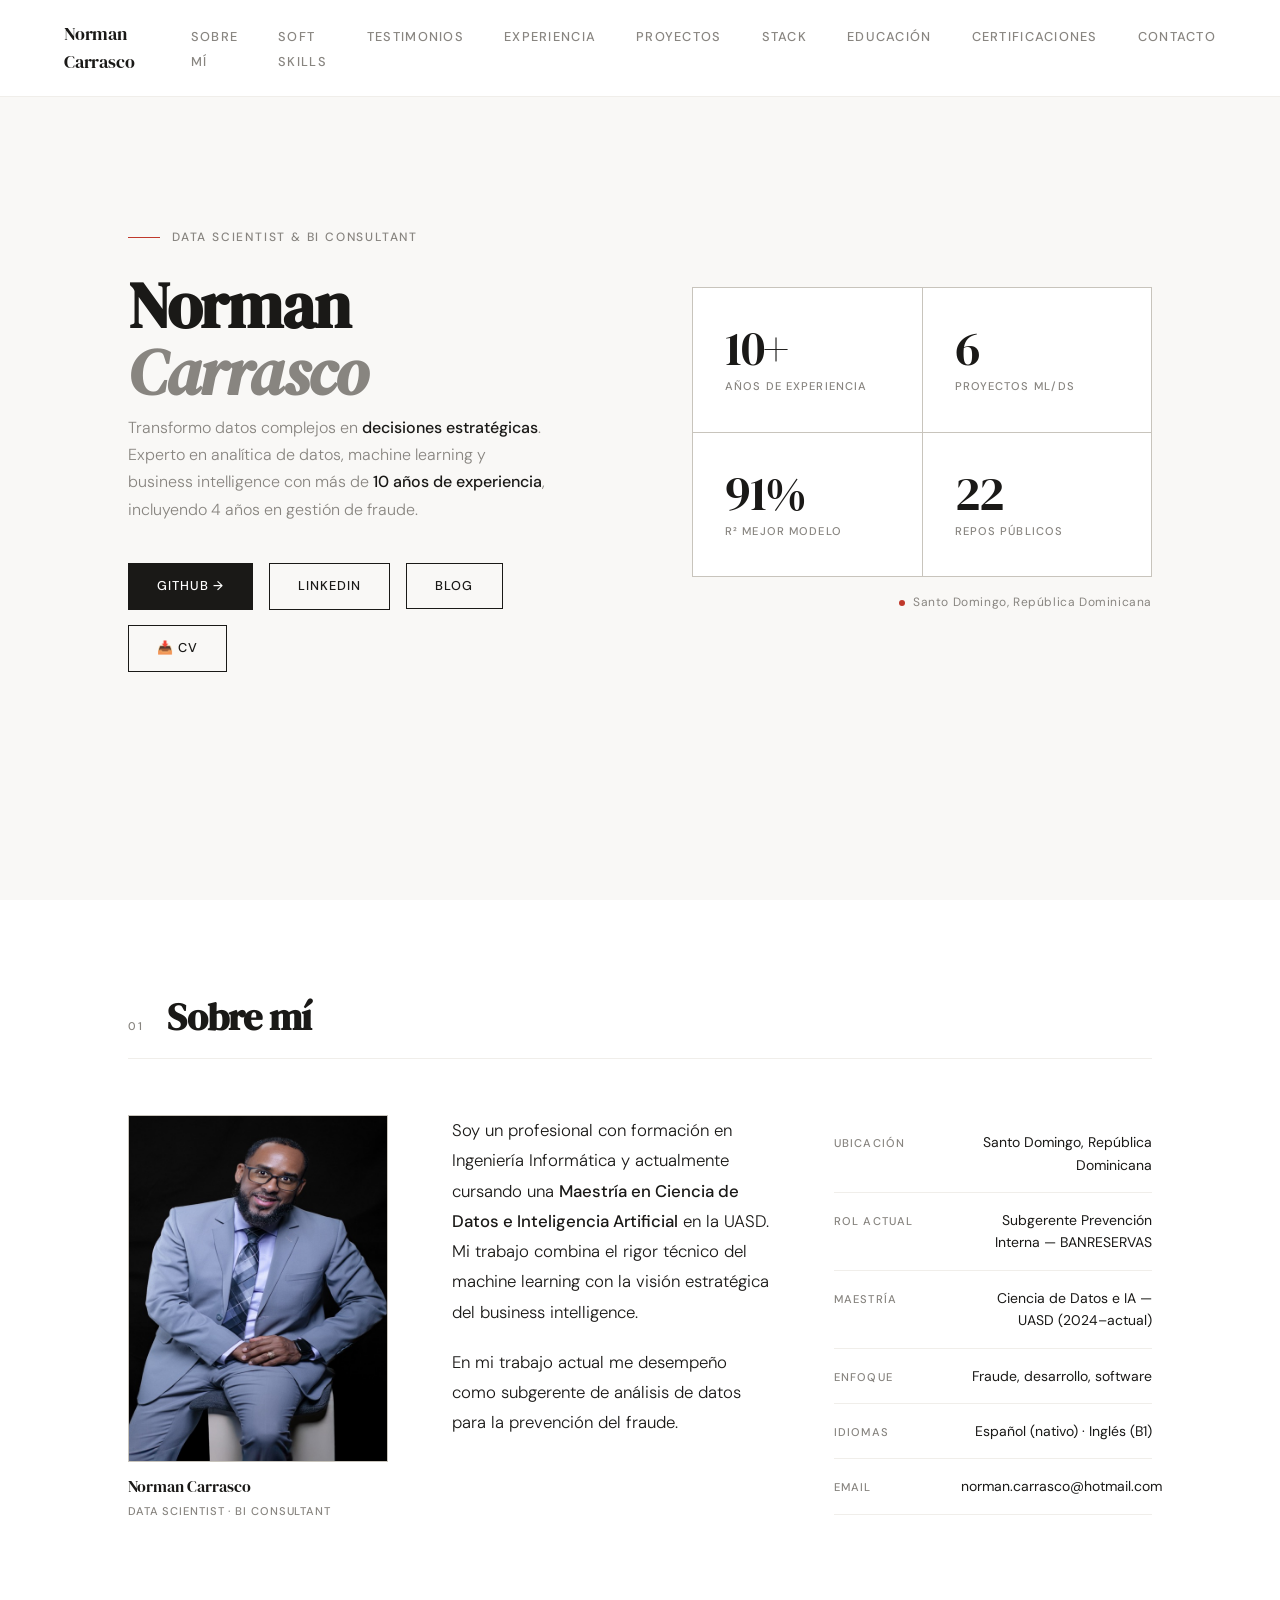
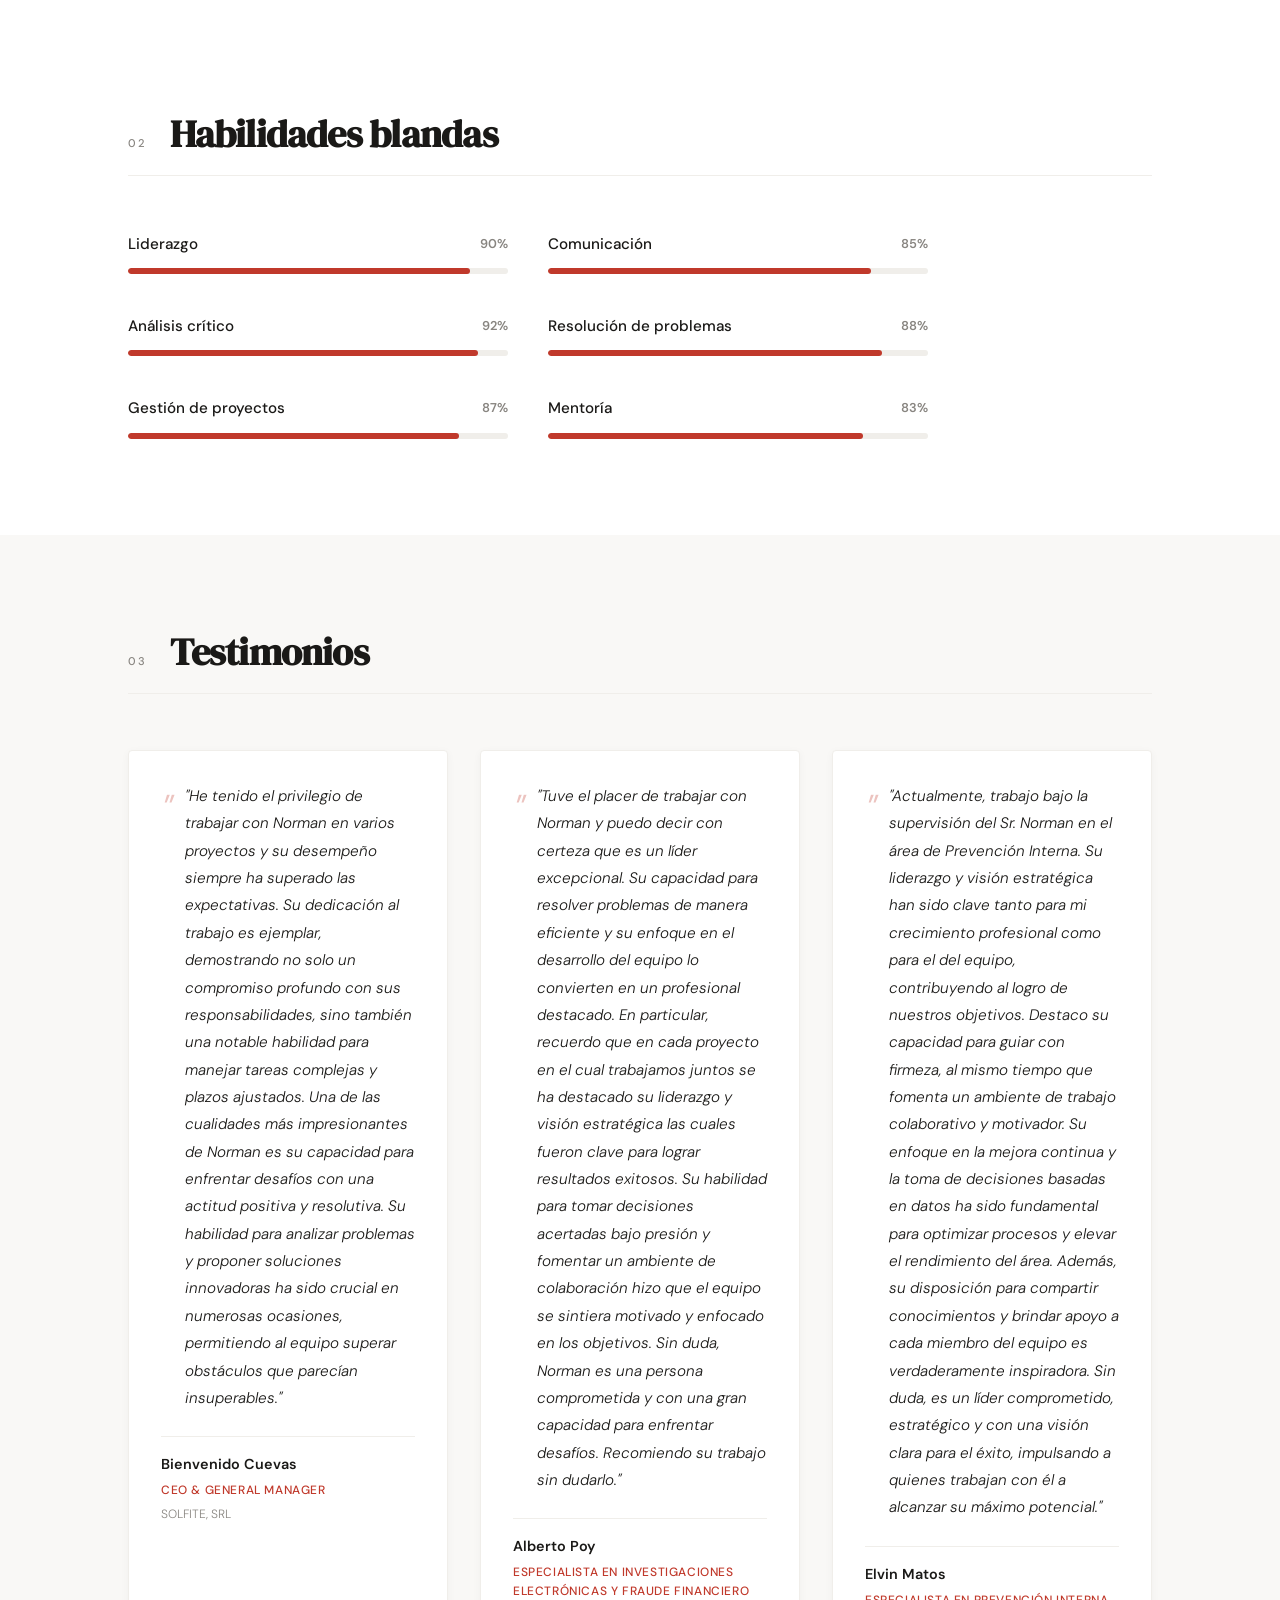
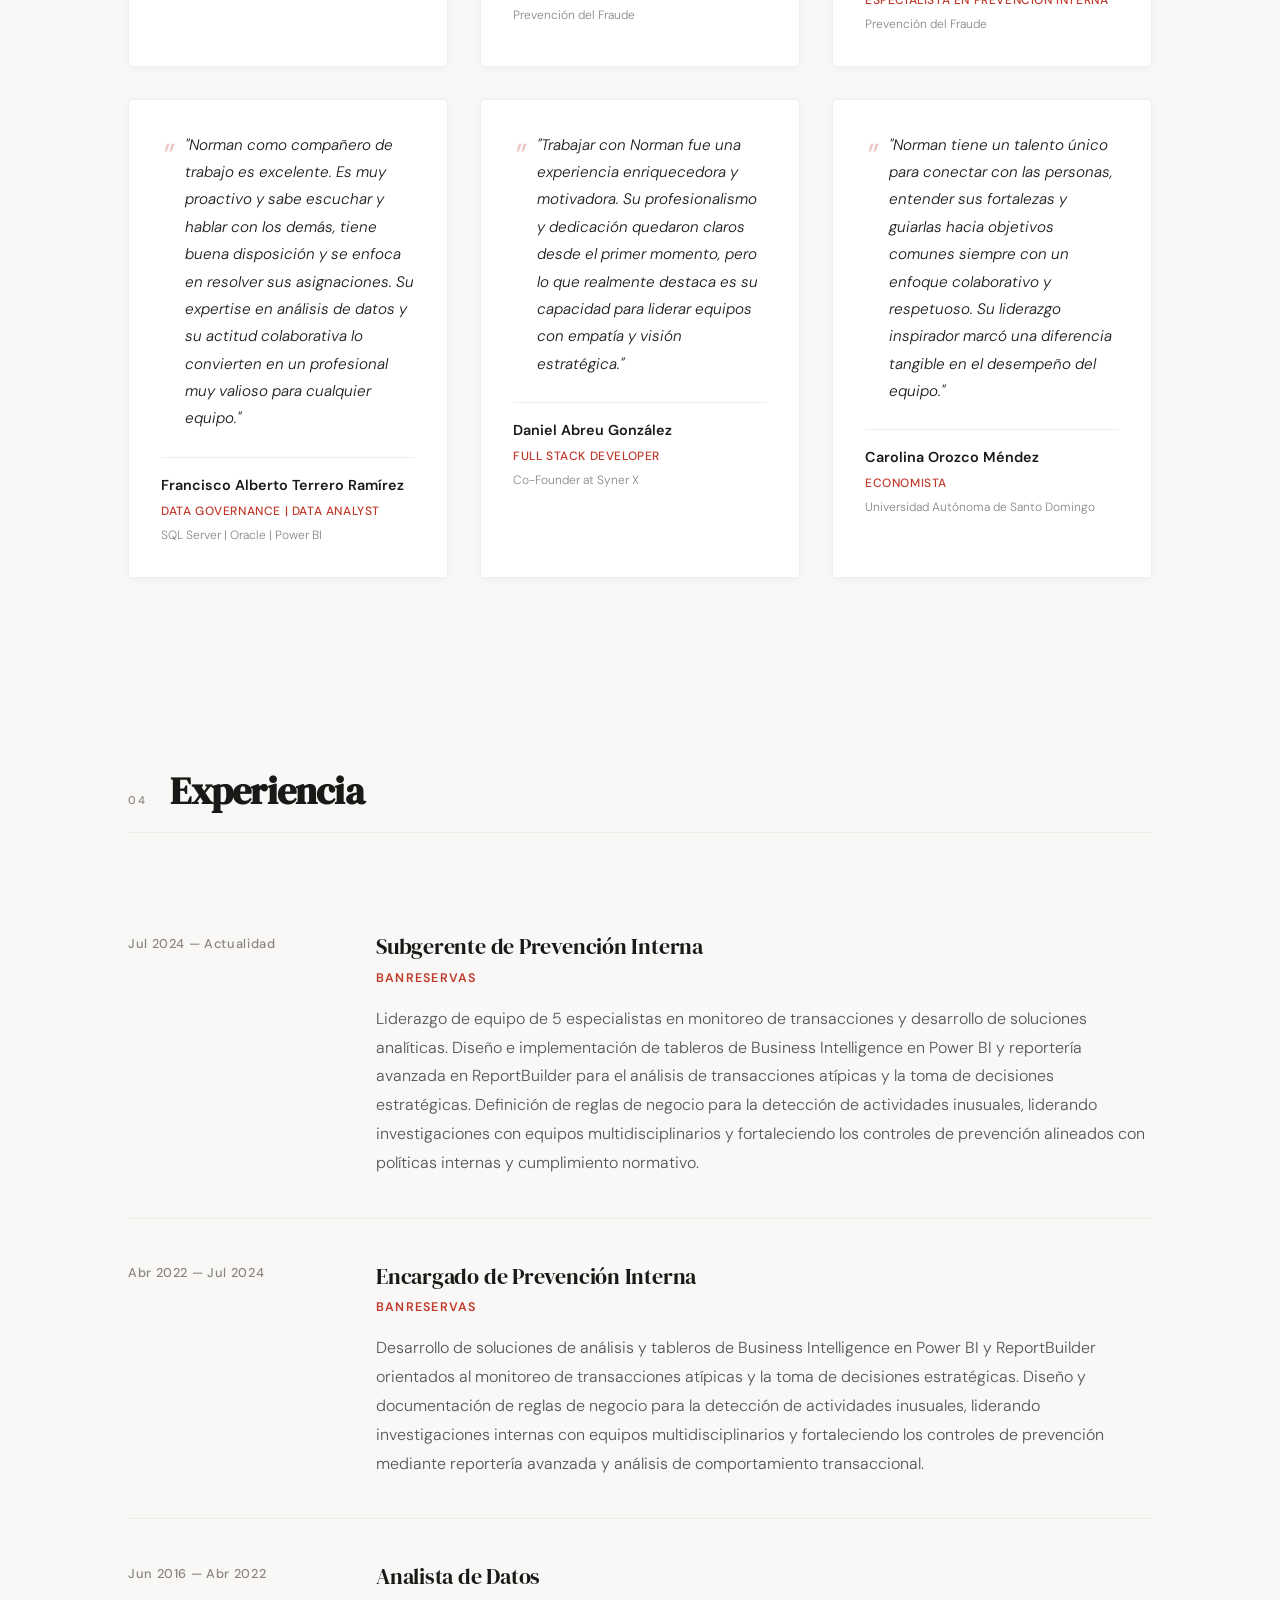
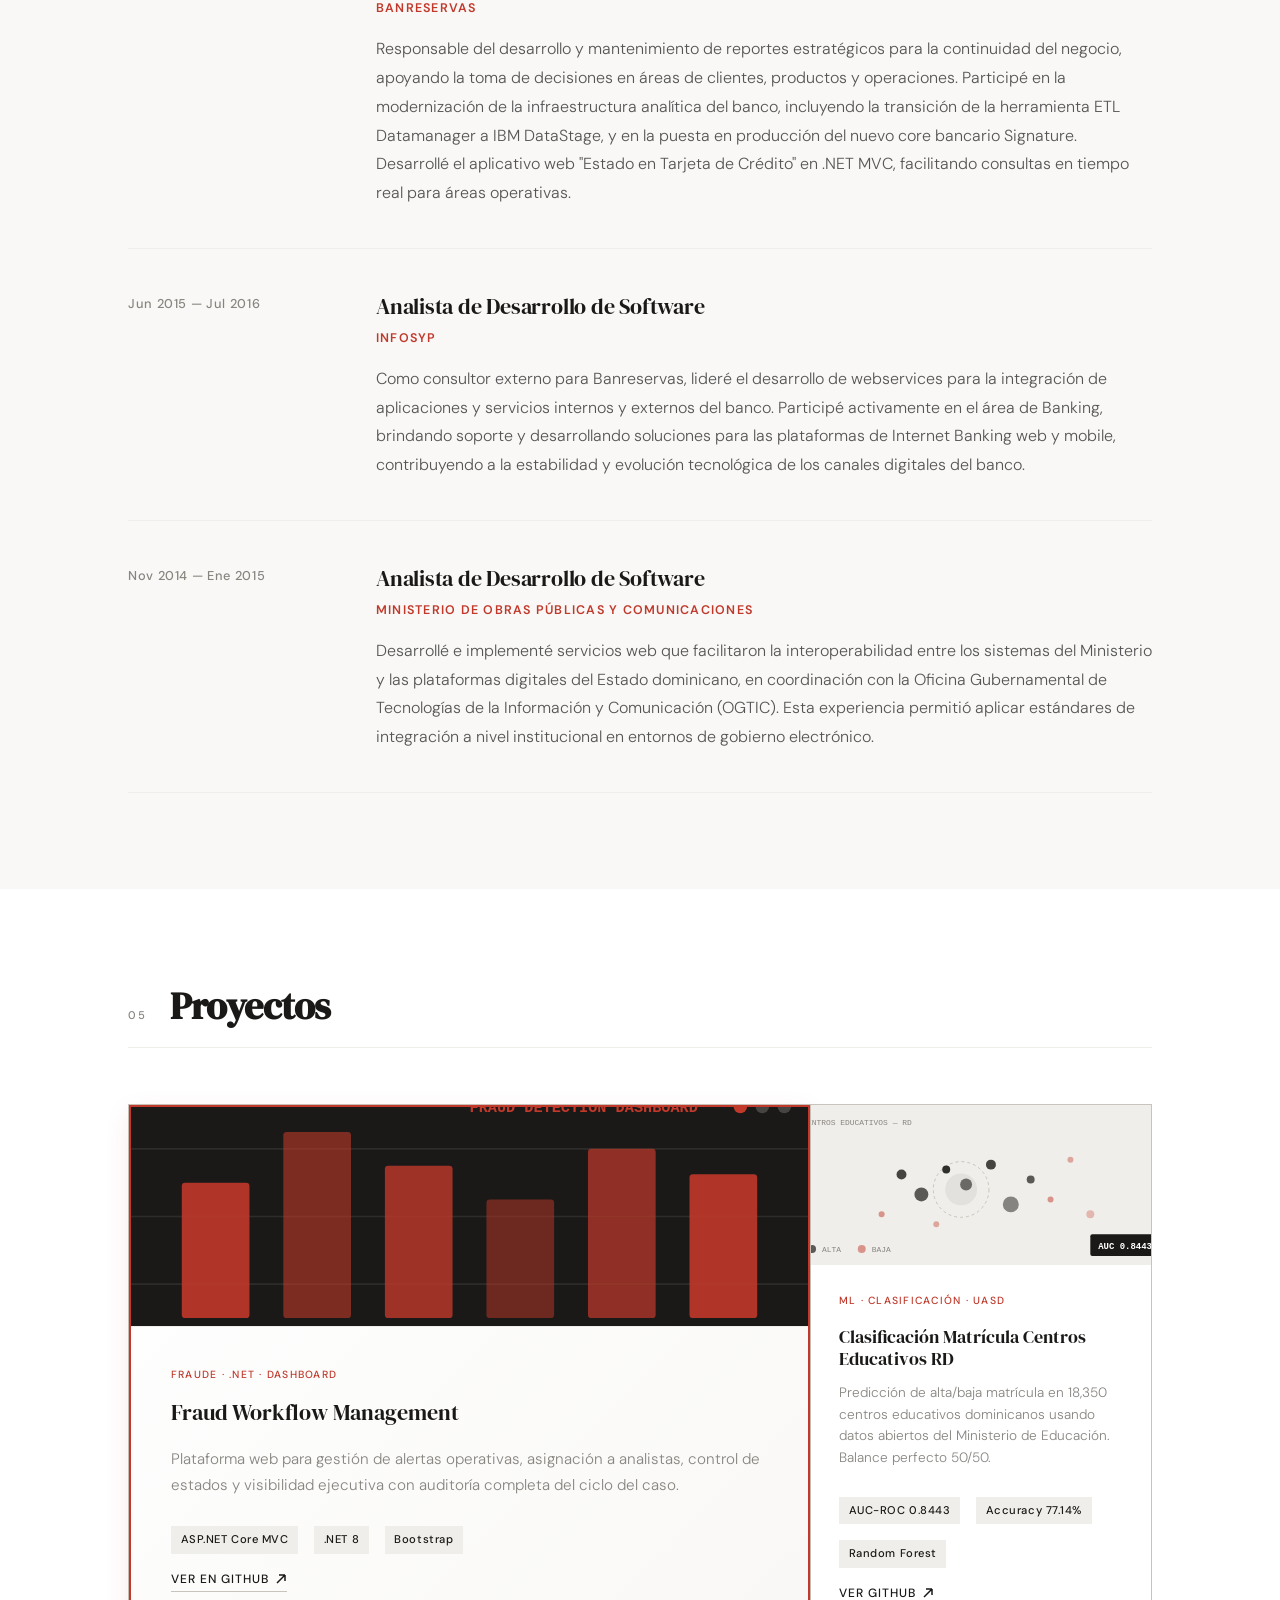
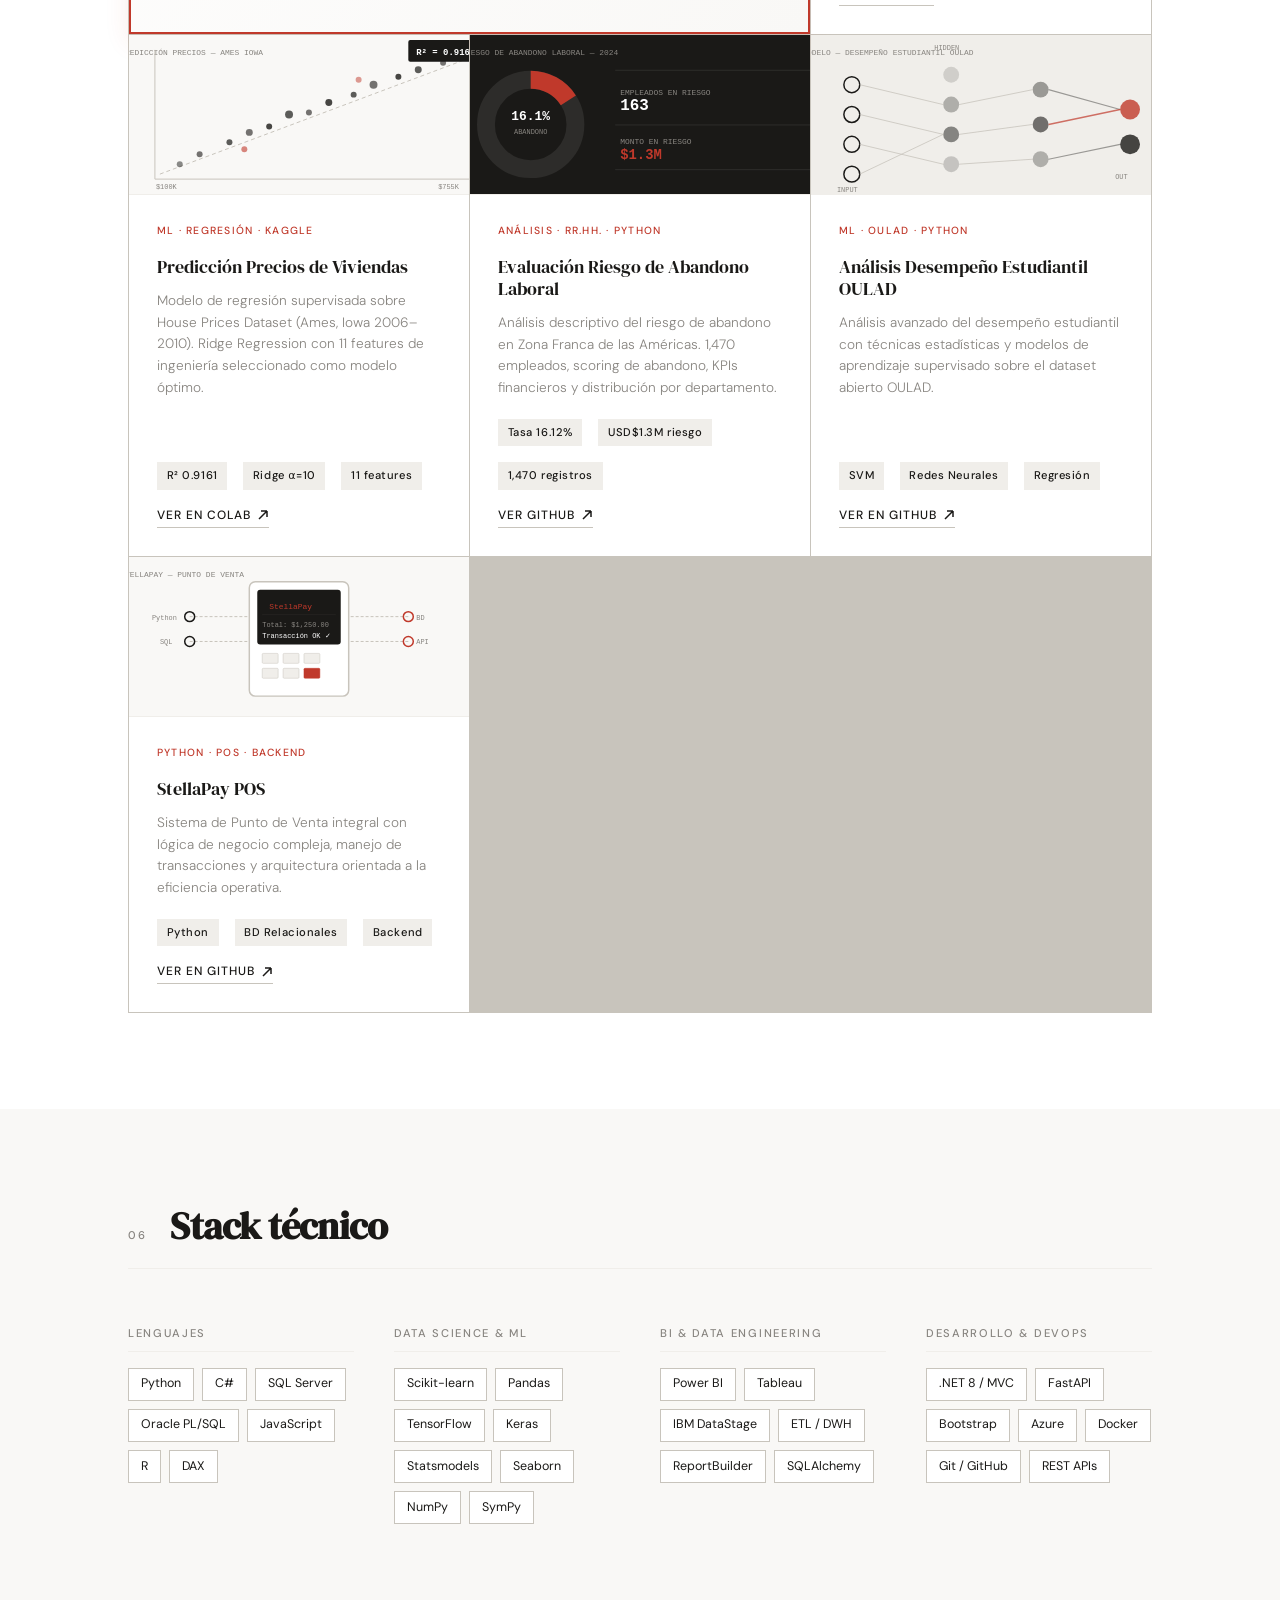
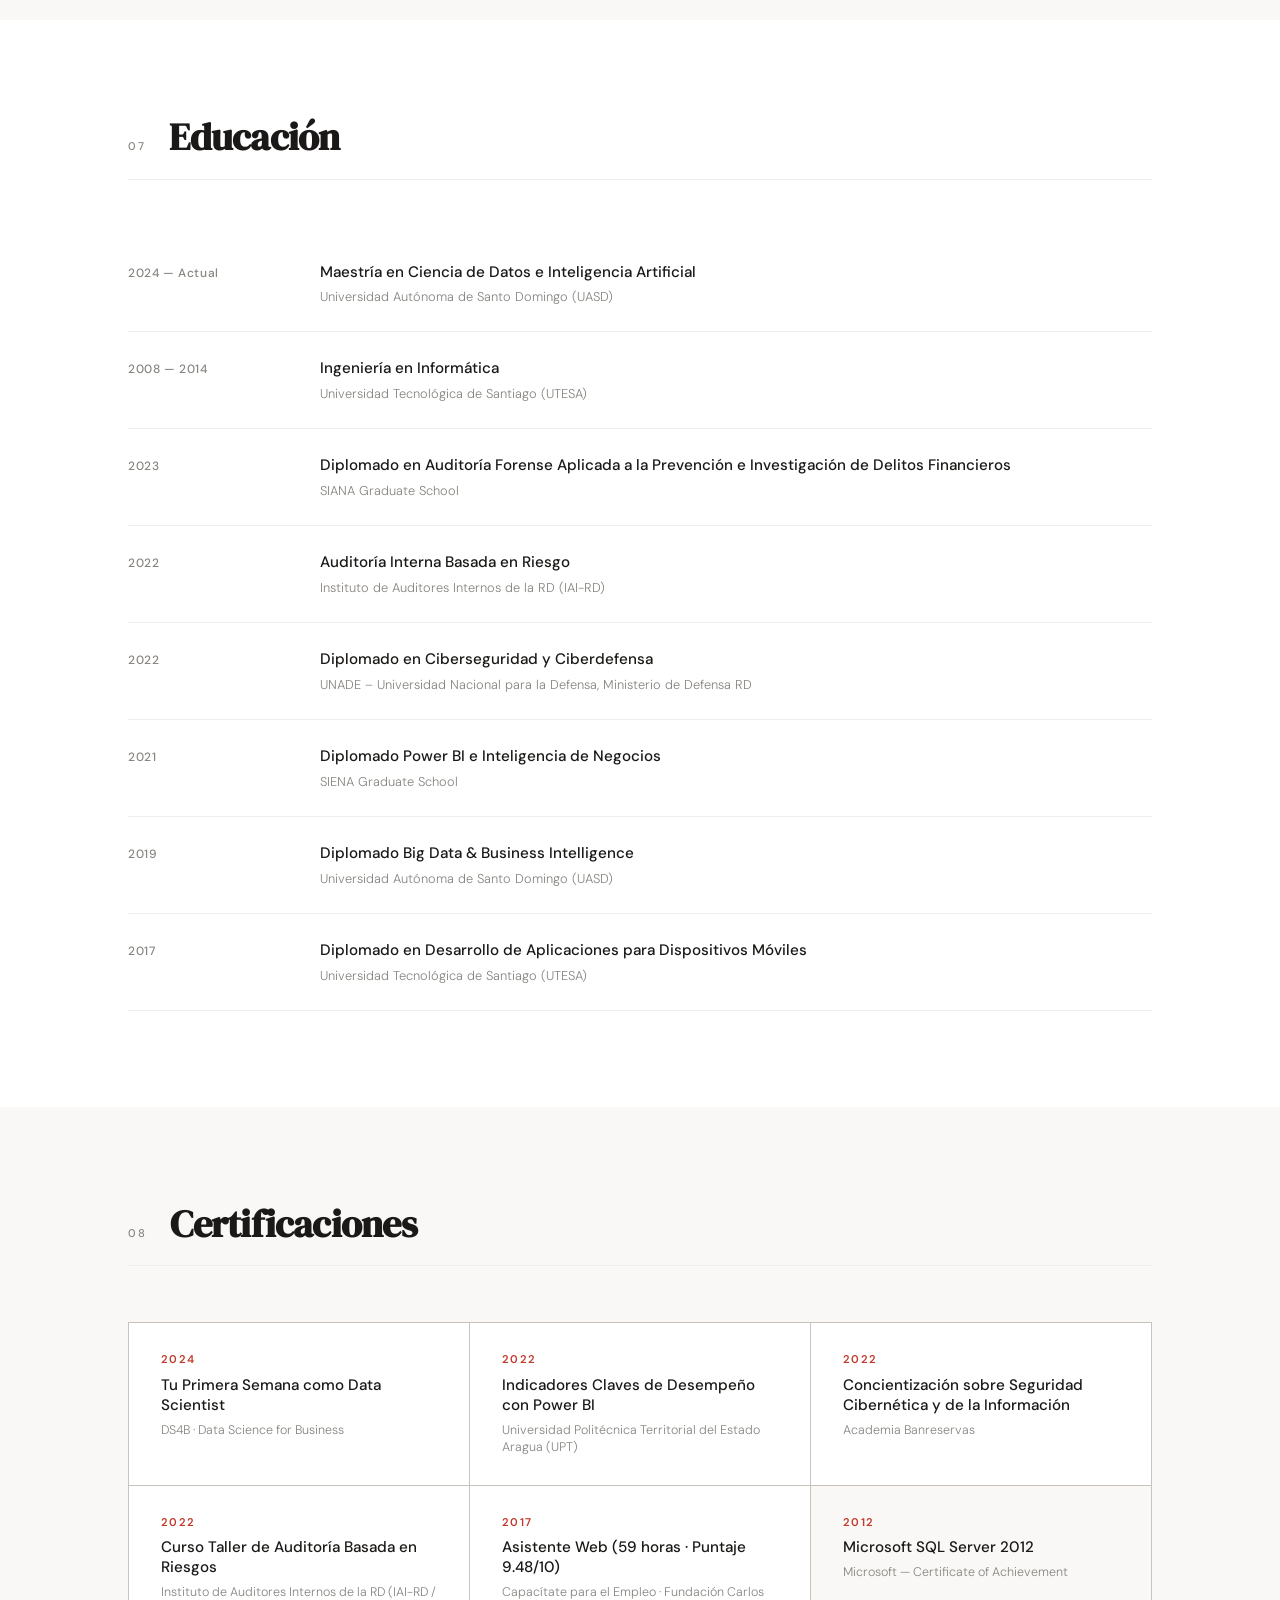
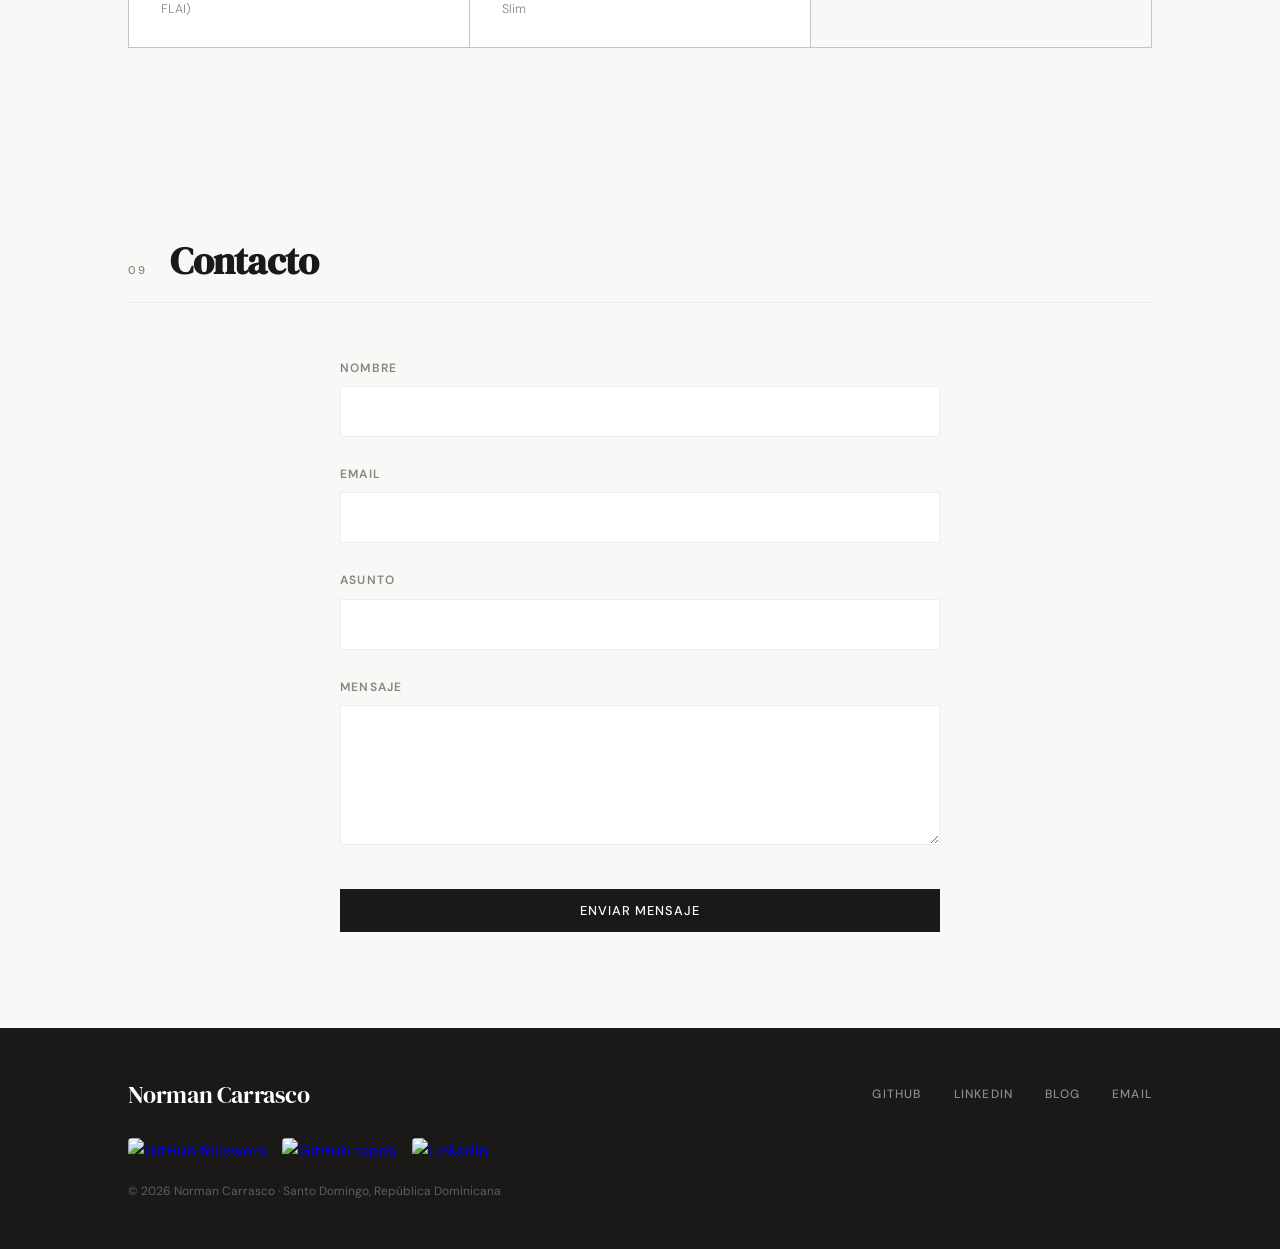
==== commit f7bebc02: "Add three new testimonial cards" ====
--- a/portfolio-norman.html
+++ b/portfolio-norman.html
@@ -34,8 +34,8 @@
     <h1 class="hero-name fade-in">Norman<br><em>Carrasco</em></h1>
     <p class="hero-tagline fade-in">
       Transformo datos complejos en <strong>decisiones estratégicas</strong>.
-      Especialista en detección de fraude bancario, machine learning
-      y business intelligence con más de <strong>10 años de experiencia</strong>.
+      Experto en analítica de datos, machine learning y business intelligence
+      con más de <strong>10 años de experiencia</strong>, incluyendo 4 años en gestión de fraude.
     </p>
     <div class="hero-ctas fade-in">
       <a href="https://github.com/NCarrasco" target="_blank" class="btn btn-primary">GitHub →</a>
@@ -92,14 +92,7 @@
         Mi trabajo combina el rigor técnico del machine learning con la visión estratégica del business intelligence.
       </p>
       <p>
-        En BANRESERVAS lidero la <strong>Subgerencia de Prevención de Fraude Interno</strong>,
-        donde desarrollo modelos analíticos para la detección de transacciones atípicas y
-        gestiono dashboards estratégicos en tiempo real que apoyan decisiones a nivel ejecutivo.
-      </p>
-      <p>
-        Tengo una fuerte identidad dominicana y una profunda pasión por transformar datos
-        en herramientas que generen impacto real en organizaciones, tanto en el sector bancario
-        como en proyectos académicos y de investigación.
+        En mi trabajo actual me desempeño como subgerente de análisis de datos para la prevención del fraude.
       </p>
     </div>
     <div class="about-details">
@@ -117,7 +110,7 @@
       </div>
       <div class="detail-row">
         <span class="detail-label">Enfoque</span>
-        <span class="detail-value">Fraude bancario · ML · BI · ETL · Data Warehouse</span>
+        <span class="detail-value">Fraude, desarrollo, software</span>
       </div>
       <div class="detail-row">
         <span class="detail-label">Idiomas</span>
@@ -237,6 +230,33 @@
         <div class="testimonial-name">Elvin Matos</div>
         <div class="testimonial-title">Especialista en Prevención Interna</div>
         <div class="testimonial-company">Prevención del Fraude</div>
+      </div>
+    </div>
+
+    <div class="testimonial-card">
+      <div class="testimonial-quote">"Norman como compañero de trabajo es excelente. Es muy proactivo y sabe escuchar y hablar con los demás, tiene buena disposición y se enfoca en resolver sus asignaciones. Su expertise en análisis de datos y su actitud colaborativa lo convierten en un profesional muy valioso para cualquier equipo."</div>
+      <div class="testimonial-author">
+        <div class="testimonial-name">Francisco Alberto Terrero Ramírez</div>
+        <div class="testimonial-title">Data Governance | Data Analyst</div>
+        <div class="testimonial-company">SQL Server | Oracle | Power BI</div>
+      </div>
+    </div>
+
+    <div class="testimonial-card">
+      <div class="testimonial-quote">"Trabajar con Norman fue una experiencia enriquecedora y motivadora. Su profesionalismo y dedicación quedaron claros desde el primer momento, pero lo que realmente destaca es su capacidad para liderar equipos con empatía y visión estratégica."</div>
+      <div class="testimonial-author">
+        <div class="testimonial-name">Daniel Abreu González</div>
+        <div class="testimonial-title">Full Stack Developer</div>
+        <div class="testimonial-company">Co-Founder at Syner X</div>
+      </div>
+    </div>
+
+    <div class="testimonial-card">
+      <div class="testimonial-quote">"Norman tiene un talento único para conectar con las personas, entender sus fortalezas y guiarlas hacia objetivos comunes siempre con un enfoque colaborativo y respetuoso. Su liderazgo inspirador marcó una diferencia tangible en el desempeño del equipo."</div>
+      <div class="testimonial-author">
+        <div class="testimonial-name">Carolina Orozco Méndez</div>
+        <div class="testimonial-title">Economista</div>
+        <div class="testimonial-company">Universidad Autónoma de Santo Domingo</div>
       </div>
     </div>
 
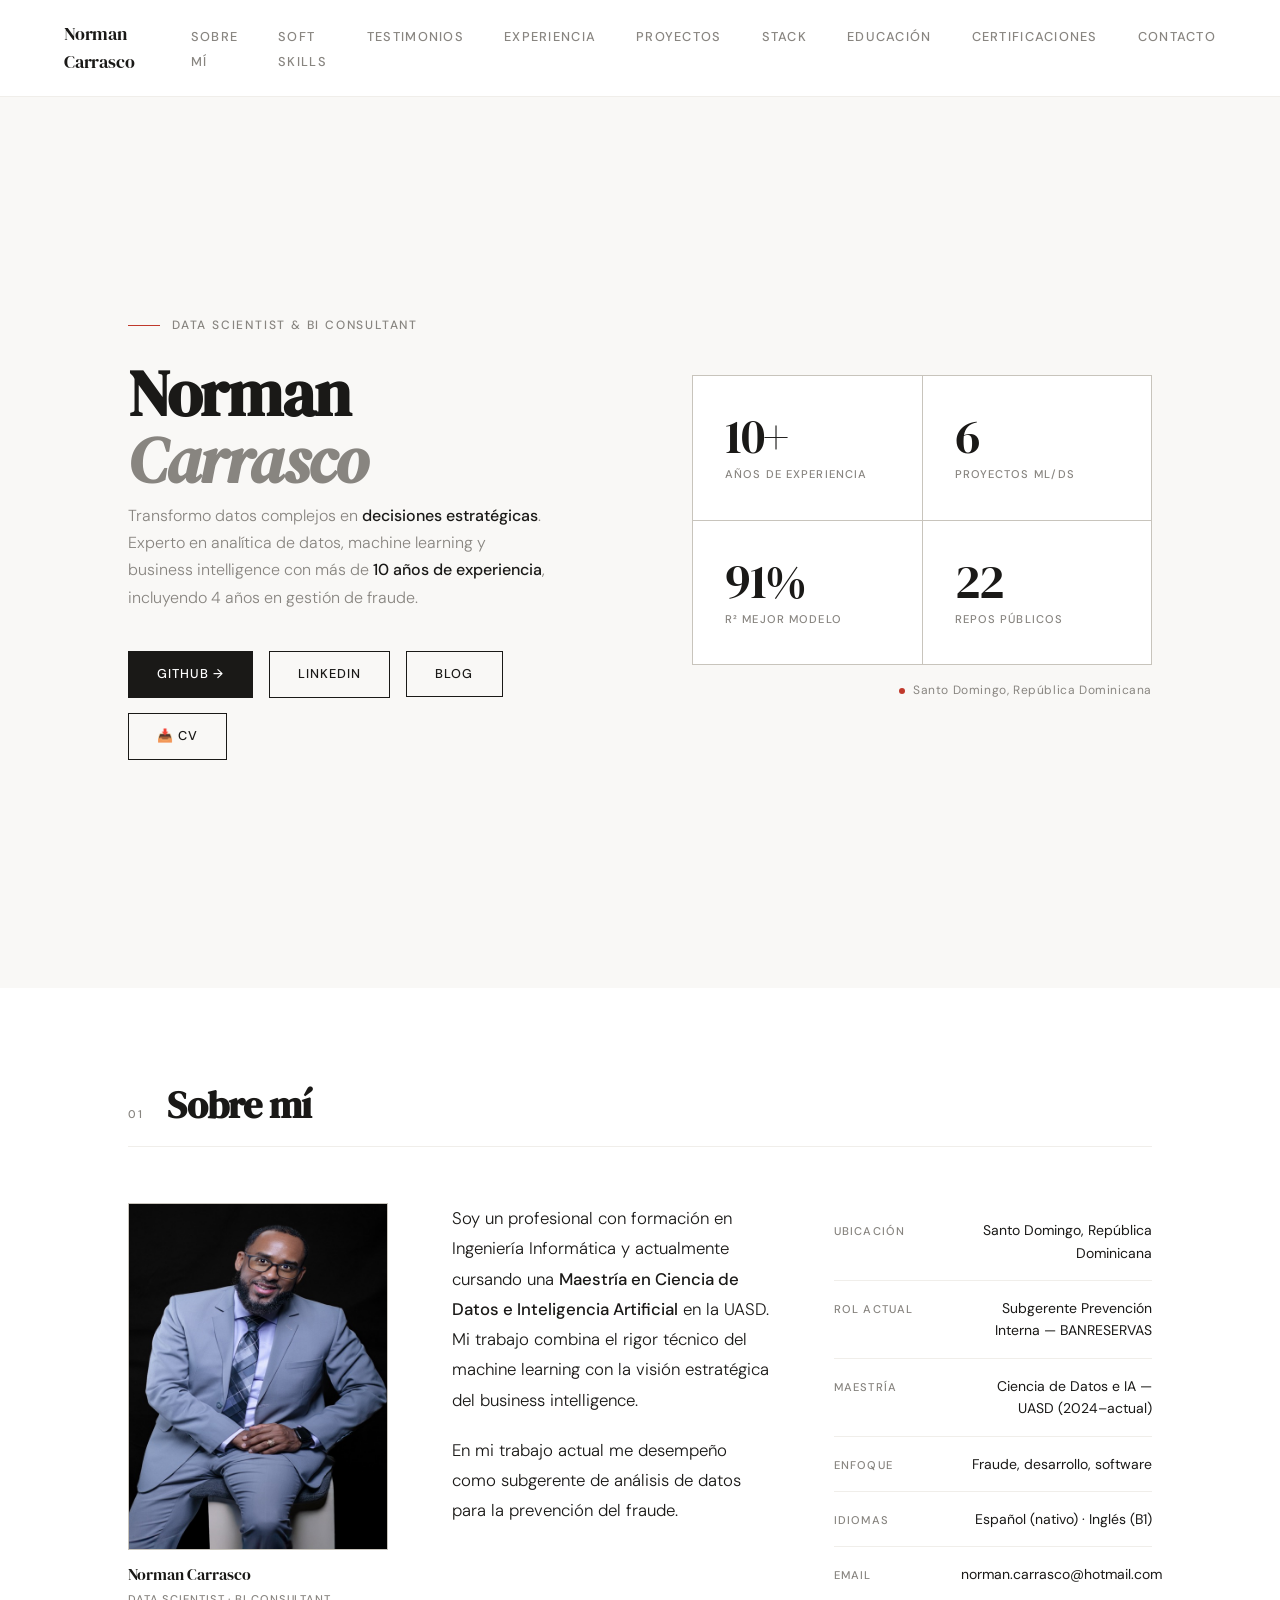
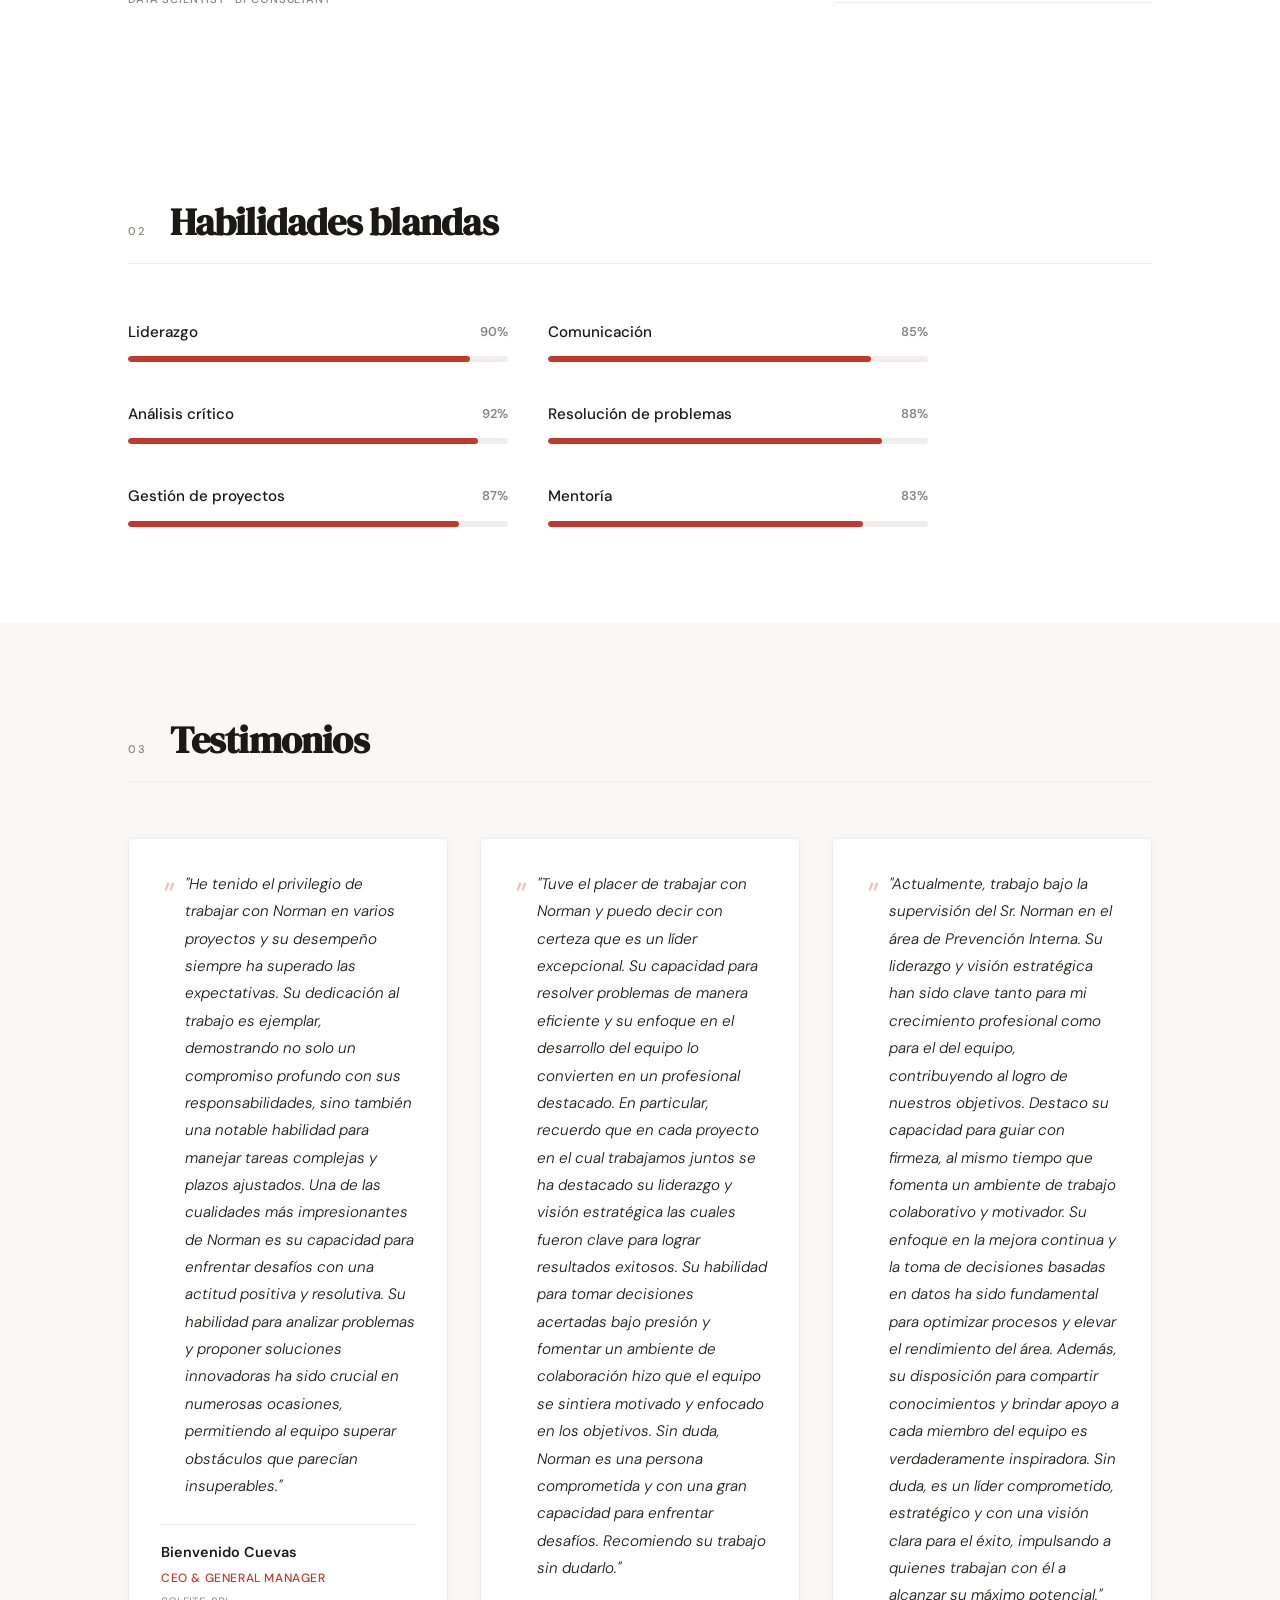
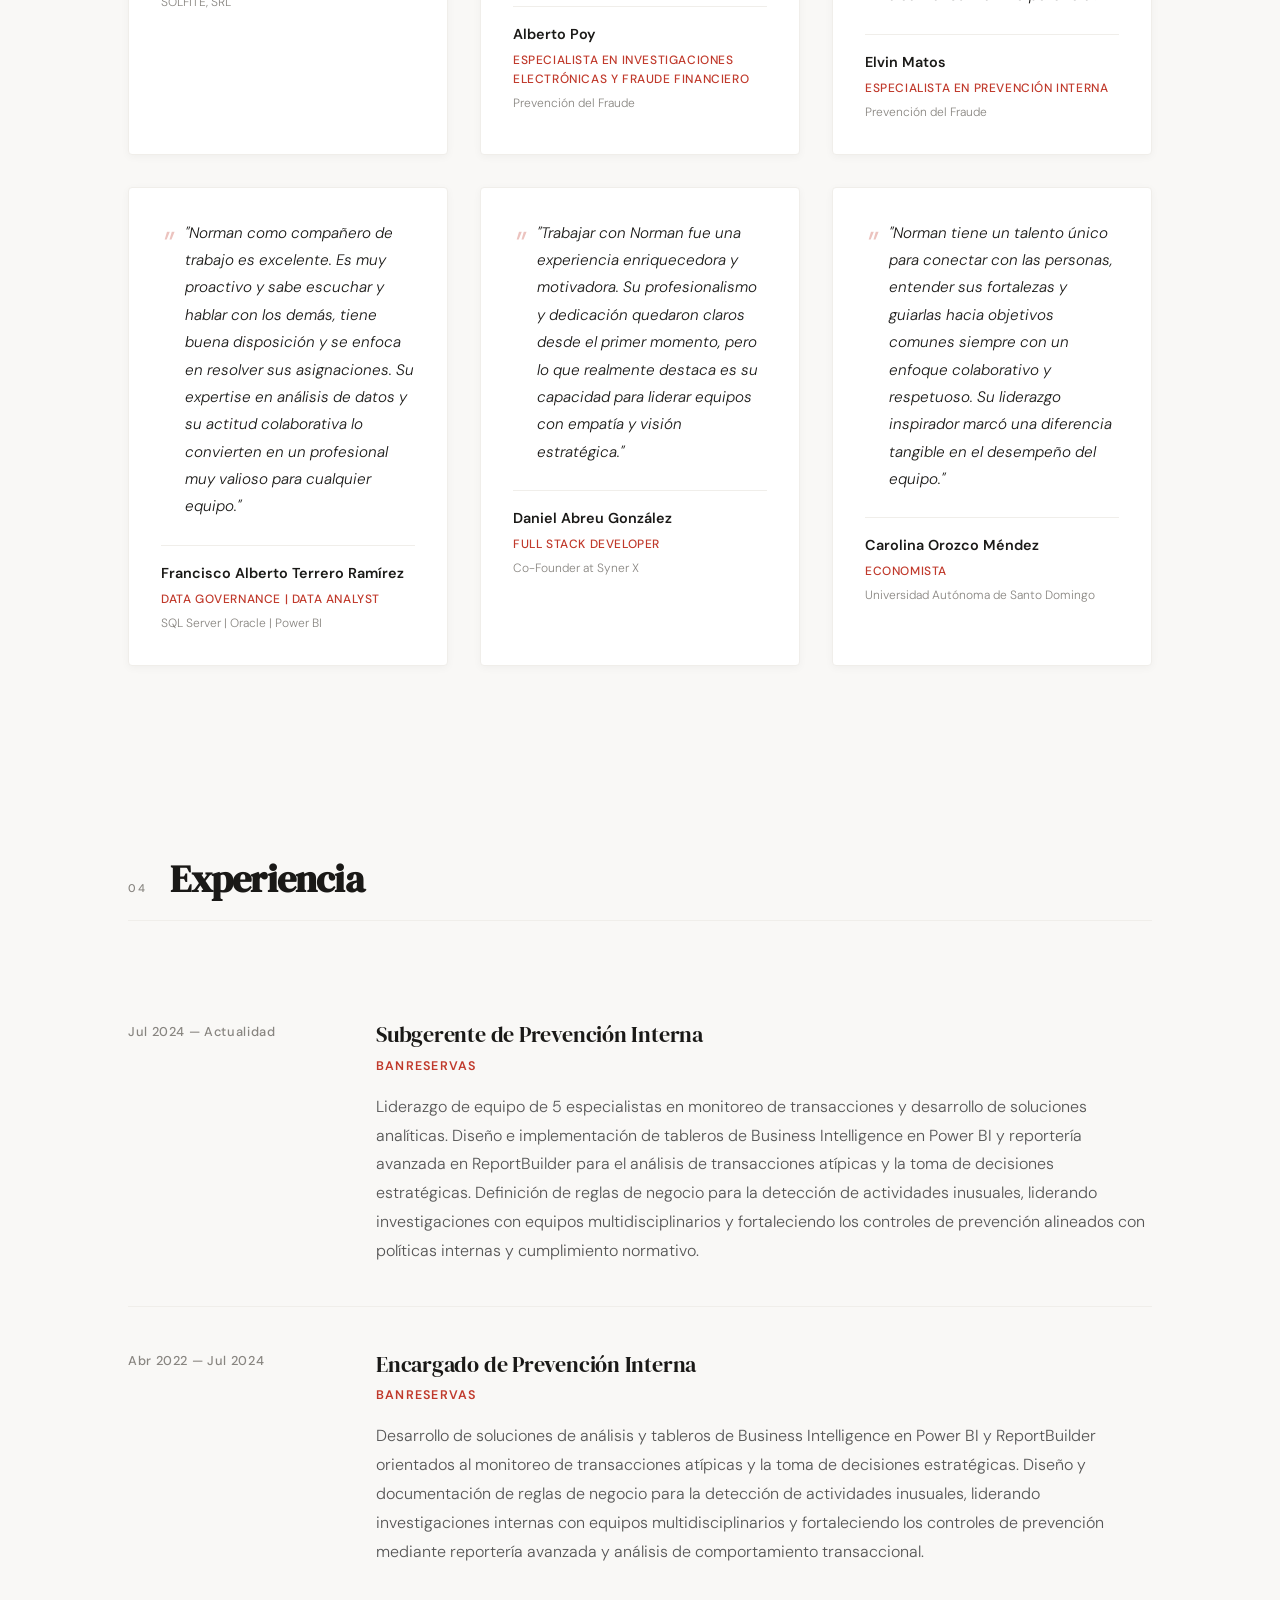
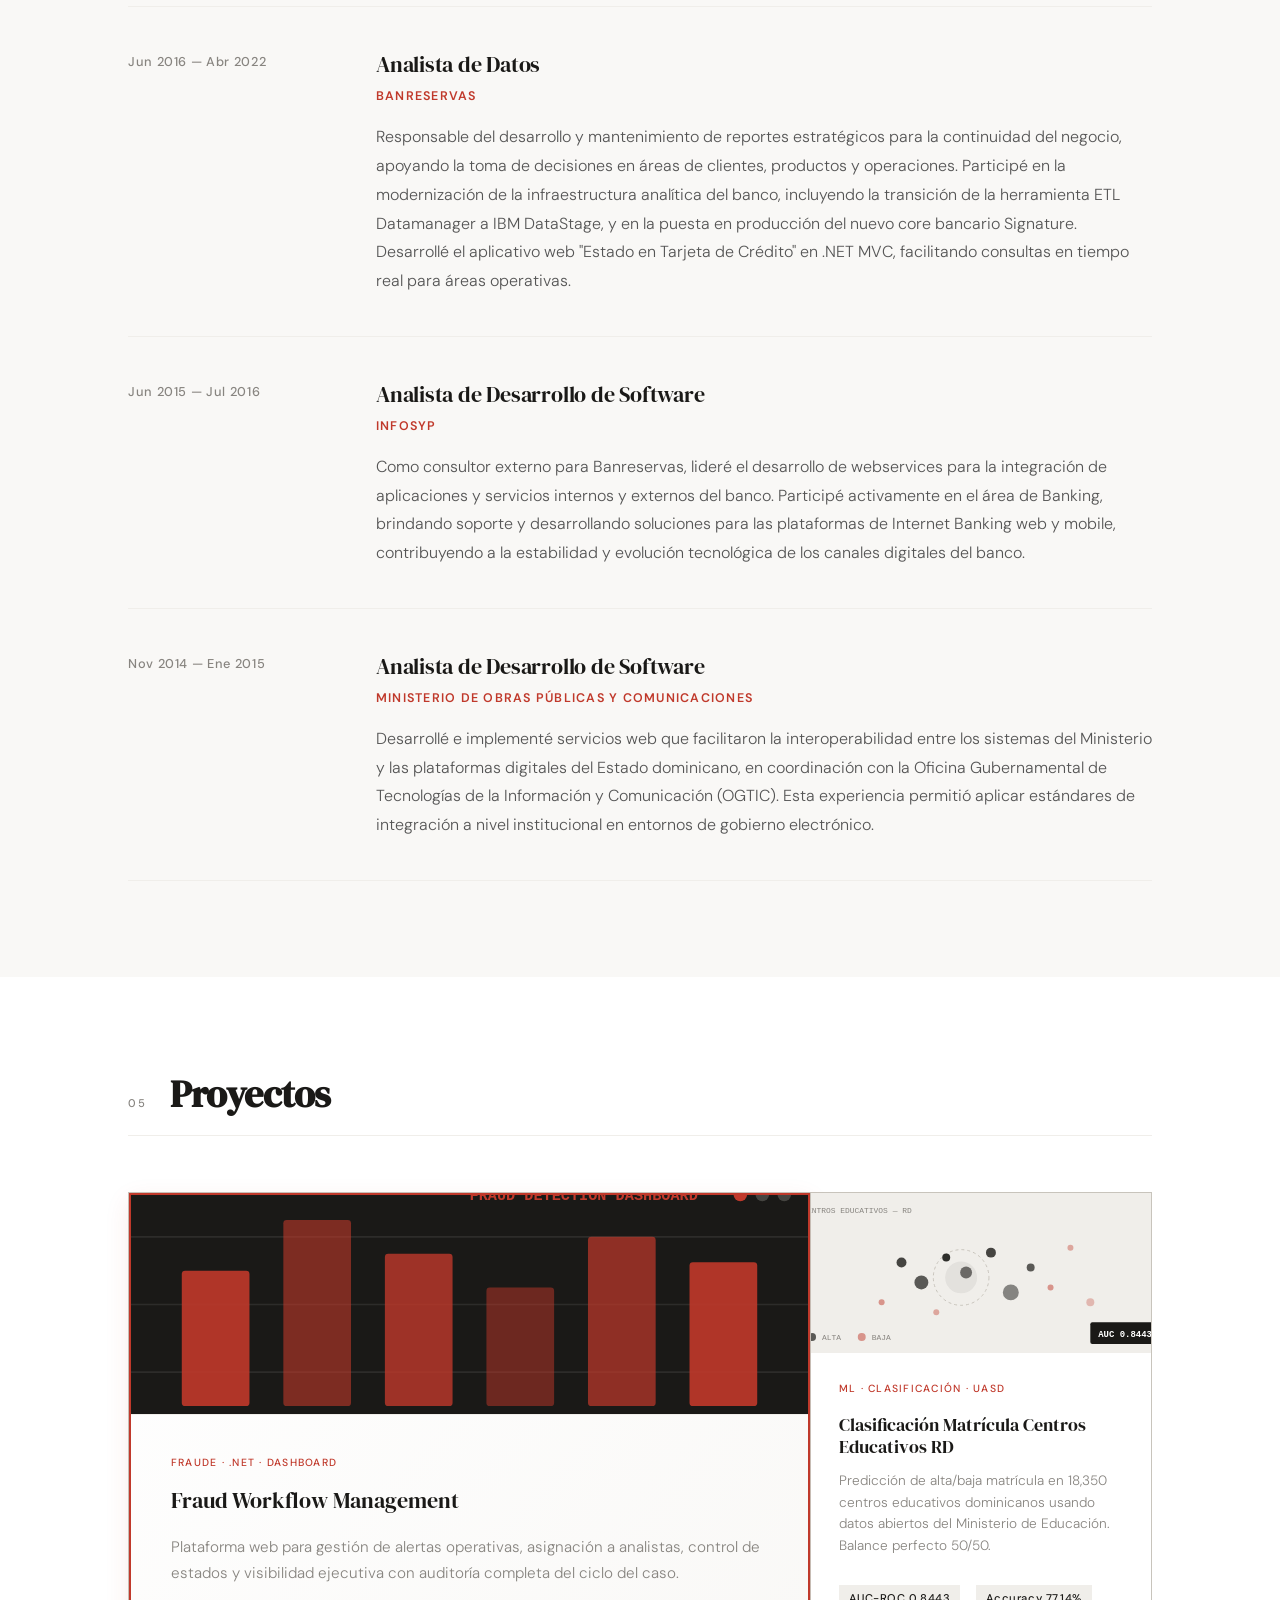
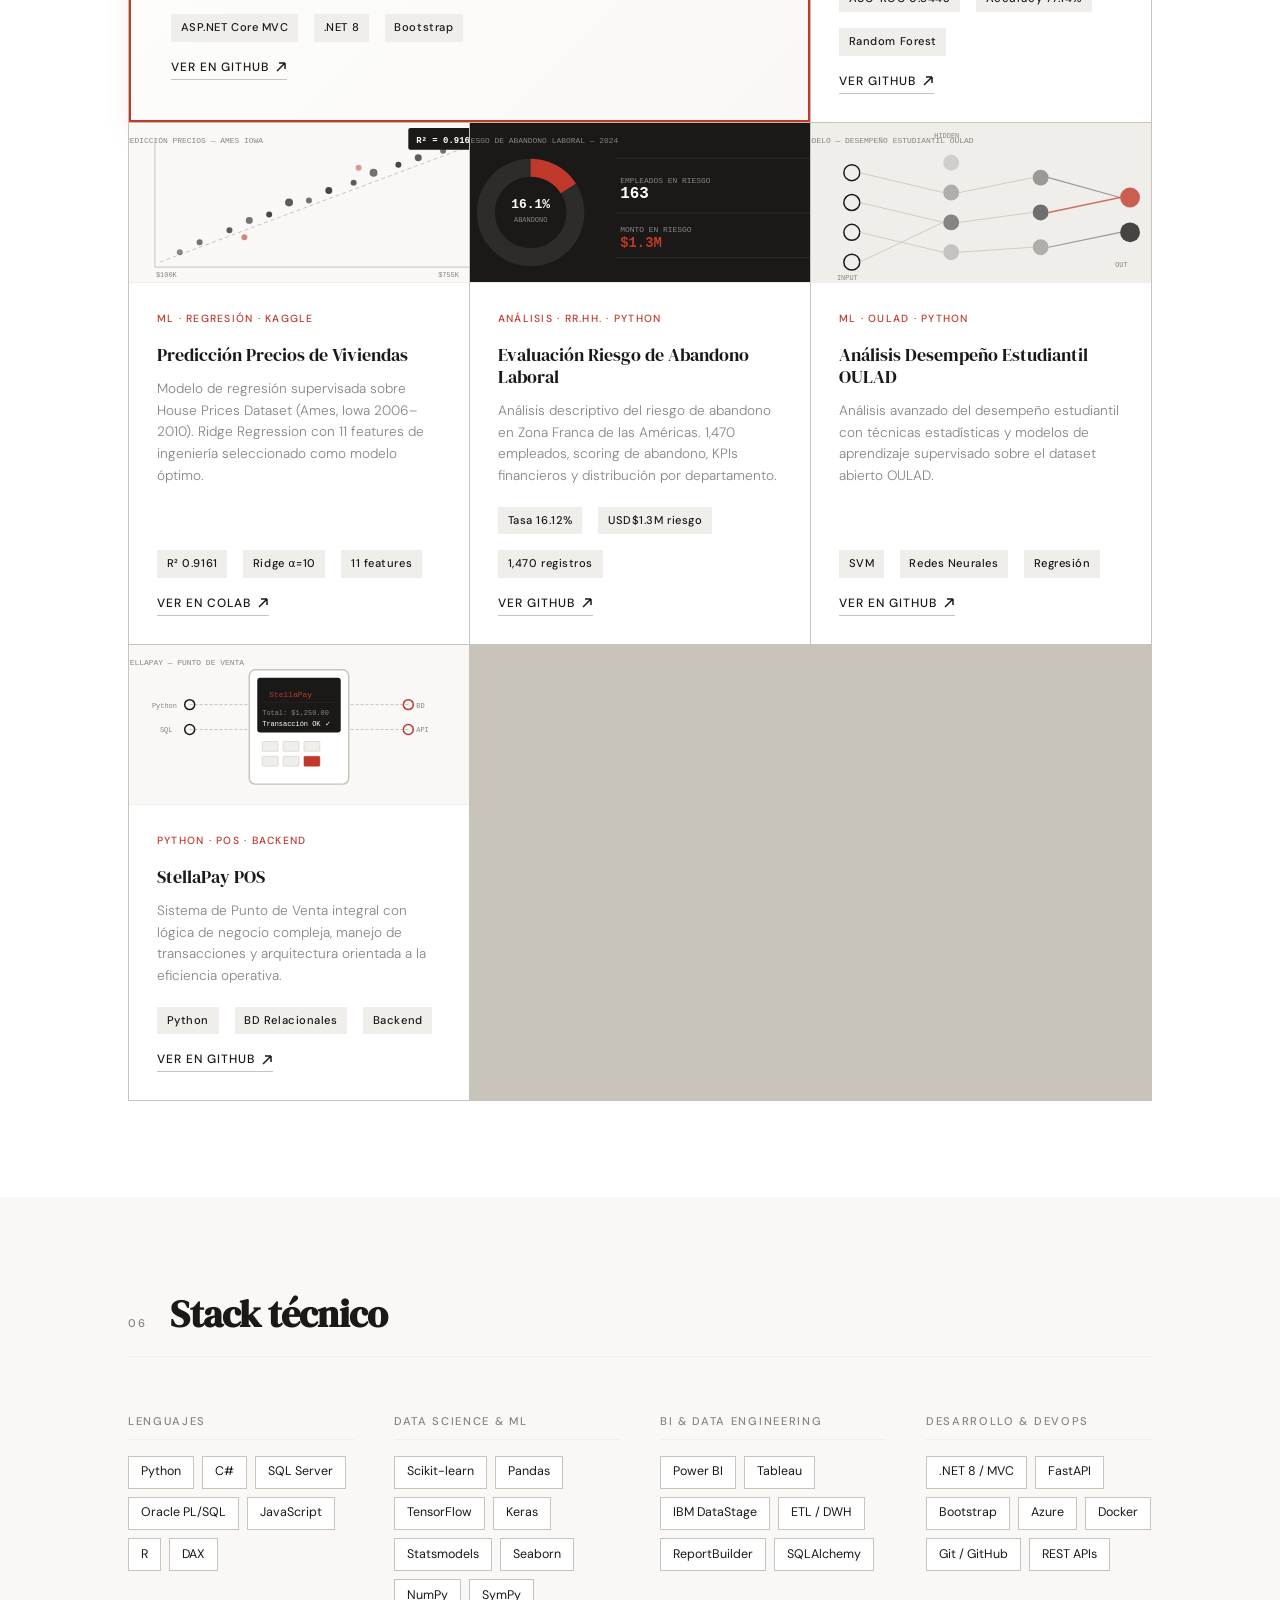
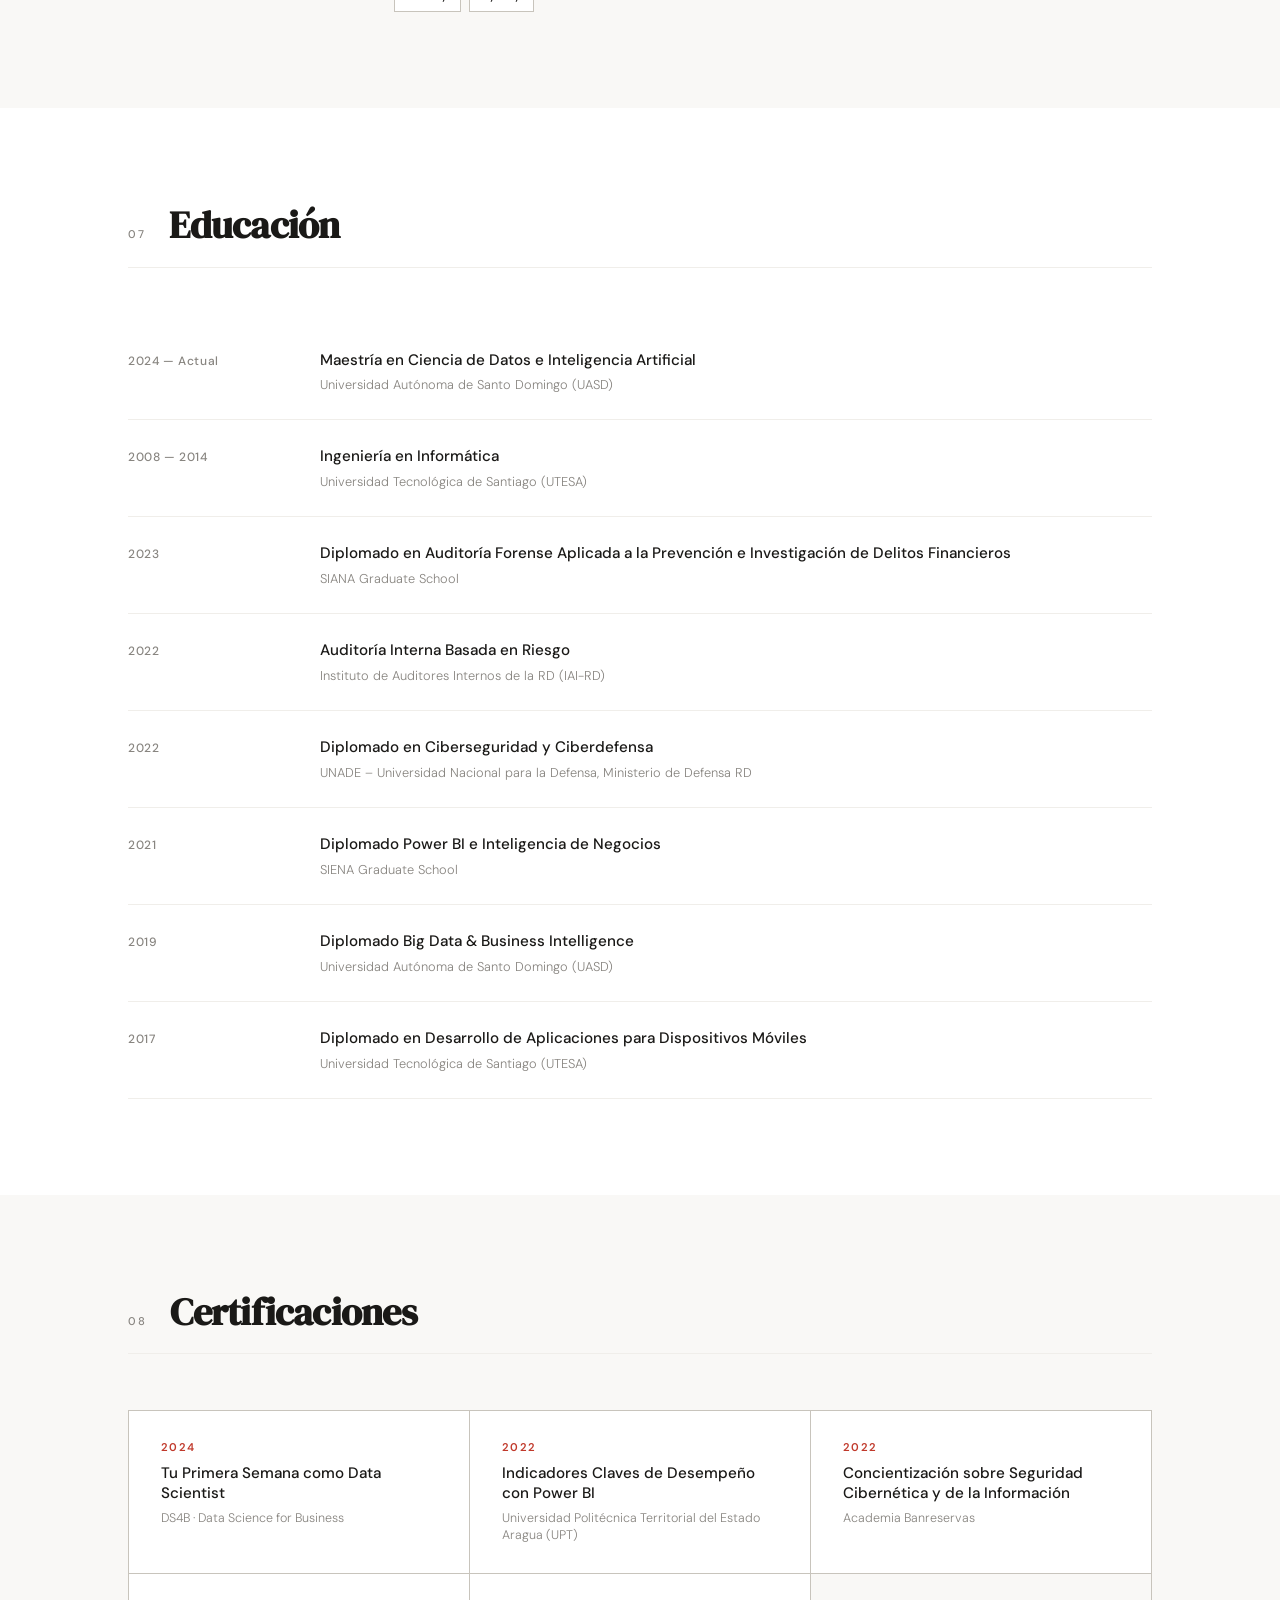
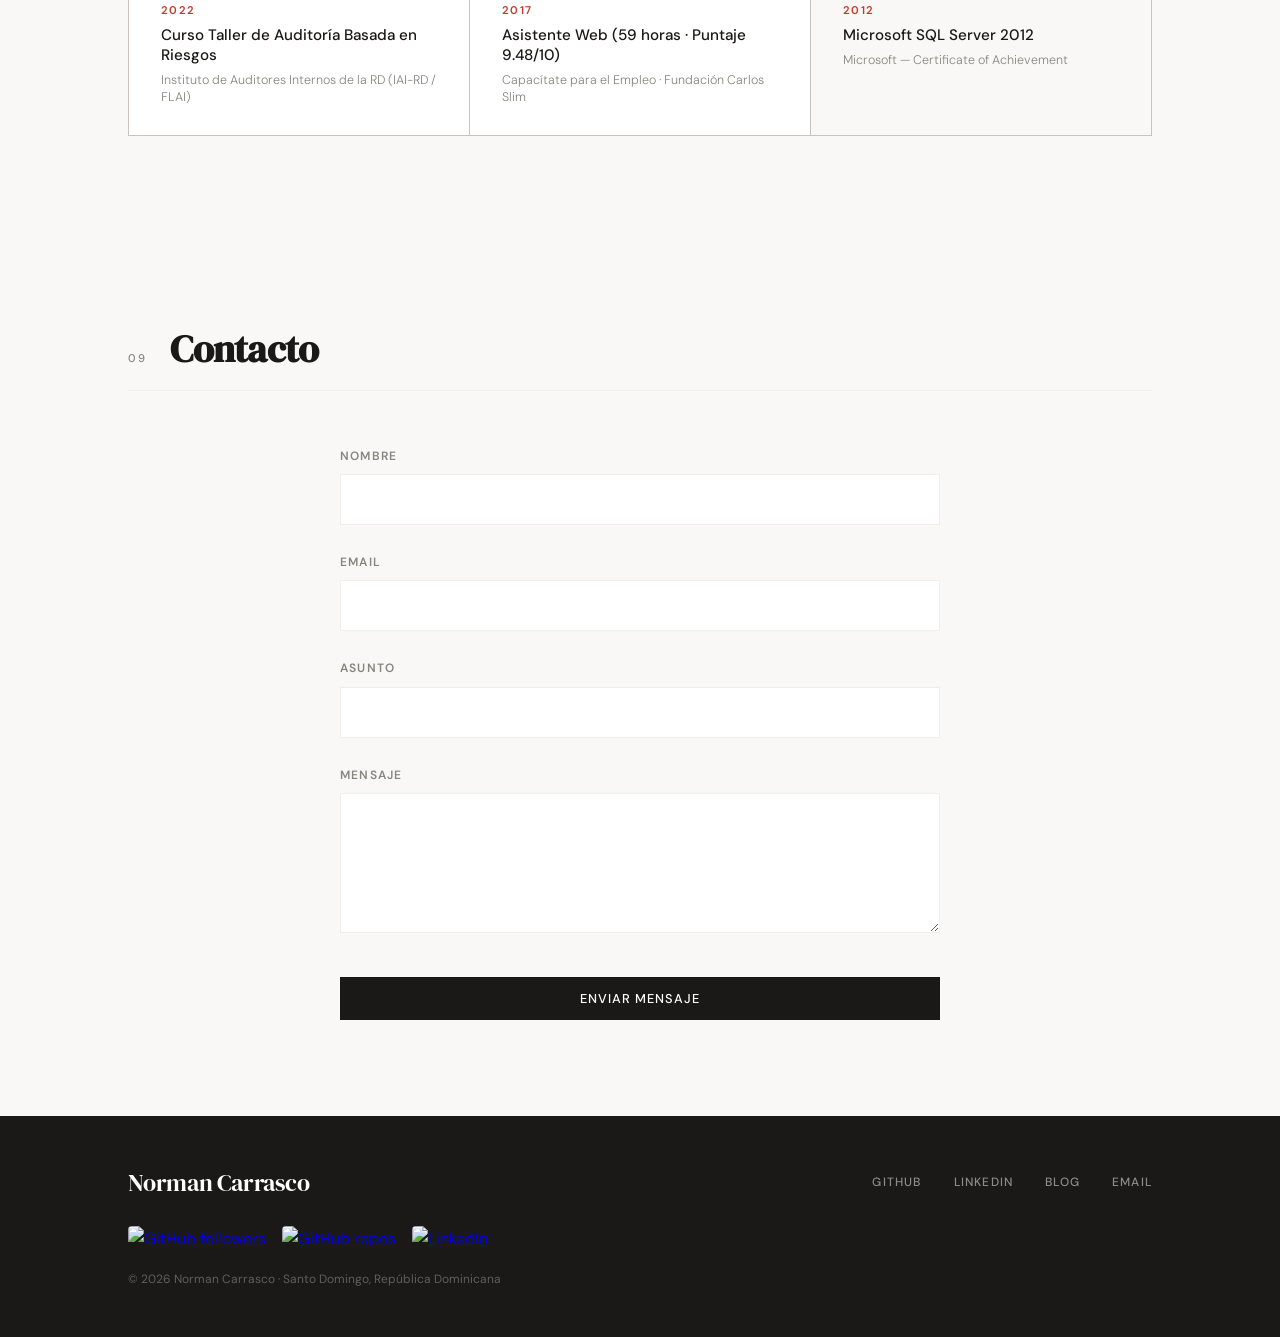
==== commit 76762227: "Fix mobile overlap, improve responsive nav and correct Formspree form action" ====
--- a/portfolio-norman.html
+++ b/portfolio-norman.html
@@ -828,14 +828,14 @@
     <h2 class="section-title">Contacto</h2>
   </div>
   <div class="section-inner" style="max-width: 600px; margin: 0 auto;">
-    <form action="https://formspree.io/f/norman.carrasco@hotmail.com" method="POST" class="contact-form">
+    <form action="https://formspree.io/norman.carrasco@hotmail.com" method="POST" class="contact-form">
       <div class="form-group">
         <label for="name" class="form-label">Nombre</label>
         <input type="text" id="name" name="name" required class="form-input">
       </div>
       <div class="form-group">
         <label for="email" class="form-label">Email</label>
-        <input type="email" id="email" name="email" required class="form-input">
+        <input type="email" id="email" name="_replyto" required class="form-input">
       </div>
       <div class="form-group">
         <label for="subject" class="form-label">Asunto</label>
--- a/css/styles.css
+++ b/css/styles.css
@@ -22,6 +22,8 @@
   font-size: 16px;
   line-height: 1.6;
   overflow-x: hidden;
+  padding-top: 5.5rem;
+  scroll-padding-top: 5.5rem;
 }
 
 /* ── NAV ── */
@@ -579,114 +581,46 @@
   section { padding: 6rem 4rem; }
 }
 @media (max-width: 900px) {
-  nav { padding: 1rem 1.5rem; }
-  .nav-links { gap: 1.5rem; }
-  .hero { grid-template-columns: 1fr; padding: 6rem 1.5rem 3rem; gap: 3rem; }
-  .hero-right { align-items: flex-start; }
-  .hero-stats { max-width: 100%; }
-  section { padding: 4rem 1.5rem; }
-  .about-grid { grid-template-columns: 1fr; gap: 2rem; }
-  .projects-grid { grid-template-columns: 1fr; }
-  .stack-grid { grid-template-columns: 1fr 1fr; }
-  .exp-item, .edu-item { grid-template-columns: 1fr; gap: 0.5rem; }
-  footer { padding: 2rem 1.5rem; }
-  #contacto { padding: 4rem 1.5rem !important; }
-}
-
-/* ── CONTACTO ── */
-.contact-form { display: flex; flex-direction: column; gap: 1.75rem; }
-
-.form-group { display: flex; flex-direction: column; gap: 0.5rem; }
-
-.form-label {
-  font-size: 0.75rem;
-  font-weight: 600;
-  letter-spacing: 0.1em;
-  text-transform: uppercase;
-  color: var(--text-muted);
-}
-
-.form-input, .form-textarea {
-  padding: 0.875rem 1rem;
-  font-family: var(--sans);
-  font-size: 1rem;
-  border: 1px solid var(--light);
-  background: var(--white);
-  color: var(--text);
-  transition: border-color 0.2s, box-shadow 0.2s;
-}
-
-.form-input:focus, .form-textarea:focus {
-  outline: none;
-  border-color: var(--text);
-  box-shadow: 0 0 0 3px rgba(26, 25, 23, 0.08);
-}
-
-.form-textarea { resize: vertical; min-height: 140px; }
-
-/* ── SOFT SKILLS ── */
-.skills-grid {
-  display: grid;
-  grid-template-columns: repeat(2, 1fr);
-  gap: 2.5rem;
-  max-width: 800px;
-}
-
-.skill-item {
-  display: flex;
-  flex-direction: column;
-  gap: 0.75rem;
-}
-
-.skill-header {
-  display: flex;
-  justify-content: space-between;
-  align-items: center;
-}
-
-.skill-name {
-  font-size: 0.95rem;
-  font-weight: 500;
-  color: var(--text);
-}
-
-.skill-level {
-  font-size: 0.8rem;
-  font-weight: 600;
-  color: var(--text-muted);
-}
-
-.skill-bar {
-  height: 6px;
-  background: var(--light);
-  border-radius: 3px;
-  overflow: hidden;
-}
-
-.skill-fill {
-  height: 100%;
-  background: var(--accent-warm);
-  border-radius: 3px;
-  transition: width 0.8s ease;
-  animation: fillBar 0.8s ease forwards;
-}
-
-@keyframes fillBar {
-  from { width: 0 !important; }
-}
-
-/* ── RESPONSIVE ── */
-@media (max-width: 1200px) {
-  .hero { padding: 0 4rem; gap: 4rem; }
-  section { padding: 6rem 4rem; }
-  .skills-grid { max-width: 100%; }
-}
-@media (max-width: 900px) {
-  nav { padding: 1rem 1.5rem; }
-  .nav-links { gap: 1.5rem; }
-  .hero { grid-template-columns: 1fr; padding: 6rem 1.5rem 3rem; gap: 3rem; }
-  .hero-right { align-items: flex-start; }
-  .hero-stats { max-width: 100%; }
+  nav {
+    padding: 1rem 1.5rem;
+    flex-wrap: wrap;
+    justify-content: space-between;
+  }
+  .nav-links {
+    gap: 1rem;
+    flex-wrap: wrap;
+    justify-content: flex-start;
+    margin-top: 0.75rem;
+  }
+  .hero {
+    min-height: auto;
+    grid-template-columns: 1fr;
+    padding: 6rem 1.5rem 3rem;
+    gap: 3rem;
+  }
+  .hero-left,
+  .hero-right {
+    width: 100%;
+  }
+  .hero-tagline {
+    max-width: 100%;
+  }
+  .hero-ctas {
+    justify-content: flex-start;
+  }
+  .about-photo {
+    position: static;
+  }
+  .about-photo-frame {
+    max-width: 100%;
+  }
+  .about-text p {
+    max-width: 100%;
+  }
+  .section-header {
+    flex-wrap: wrap;
+    gap: 1rem;
+  }
   section { padding: 4rem 1.5rem; }
   .about-grid { grid-template-columns: 1fr; gap: 2rem; }
   .projects-grid { grid-template-columns: 1fr; }
@@ -698,3 +632,152 @@
   footer { padding: 2rem 1.5rem; }
   #contacto { padding: 4rem 1.5rem !important; }
 }
+
+/* ── CONTACTO ── */
+.contact-form { display: flex; flex-direction: column; gap: 1.75rem; }
+
+.form-group { display: flex; flex-direction: column; gap: 0.5rem; }
+
+.form-label {
+  font-size: 0.75rem;
+  font-weight: 600;
+  letter-spacing: 0.1em;
+  text-transform: uppercase;
+  color: var(--text-muted);
+}
+
+.form-input, .form-textarea {
+  padding: 0.875rem 1rem;
+  font-family: var(--sans);
+  font-size: 1rem;
+  border: 1px solid var(--light);
+  background: var(--white);
+  color: var(--text);
+  transition: border-color 0.2s, box-shadow 0.2s;
+}
+
+.form-input:focus, .form-textarea:focus {
+  outline: none;
+  border-color: var(--text);
+  box-shadow: 0 0 0 3px rgba(26, 25, 23, 0.08);
+}
+
+.form-textarea { resize: vertical; min-height: 140px; }
+
+/* ── SOFT SKILLS ── */
+.skills-grid {
+  display: grid;
+  grid-template-columns: repeat(2, 1fr);
+  gap: 2.5rem;
+  max-width: 800px;
+}
+
+.skill-item {
+  display: flex;
+  flex-direction: column;
+  gap: 0.75rem;
+}
+
+.skill-header {
+  display: flex;
+  justify-content: space-between;
+  align-items: center;
+}
+
+.skill-name {
+  font-size: 0.95rem;
+  font-weight: 500;
+  color: var(--text);
+}
+
+.skill-level {
+  font-size: 0.8rem;
+  font-weight: 600;
+  color: var(--text-muted);
+}
+
+.skill-bar {
+  height: 6px;
+  background: var(--light);
+  border-radius: 3px;
+  overflow: hidden;
+}
+
+.skill-fill {
+  height: 100%;
+  background: var(--accent-warm);
+  border-radius: 3px;
+  transition: width 0.8s ease;
+  animation: fillBar 0.8s ease forwards;
+}
+
+@keyframes fillBar {
+  from { width: 0 !important; }
+}
+
+/* ── RESPONSIVE ── */
+@media (max-width: 1200px) {
+  .hero { padding: 0 4rem; gap: 4rem; }
+  section { padding: 6rem 4rem; }
+  .skills-grid { max-width: 100%; }
+}
+@media (max-width: 900px) {
+  body {
+    padding-top: 7rem;
+    scroll-padding-top: 7rem;
+  }
+  nav {
+    padding: 1rem 1.5rem;
+    flex-wrap: wrap;
+    justify-content: space-between;
+  }
+  .nav-links {
+    gap: 0.75rem;
+    flex-wrap: wrap;
+    justify-content: center;
+    margin-top: 0.75rem;
+  }
+  .nav-links a {
+    font-size: 0.75rem;
+  }
+  .hero {
+    grid-template-columns: 1fr;
+    padding: 6rem 1.5rem 3rem;
+    gap: 3rem;
+  }
+  .hero-name {
+    font-size: clamp(2.5rem, 10vw, 4rem);
+  }
+  .hero-tagline {
+    font-size: 0.95rem;
+  }
+  .hero-right { align-items: flex-start; }
+  .hero-stats { max-width: 100%; }
+  section { padding: 4rem 1.5rem; }
+  .about-grid { grid-template-columns: 1fr; gap: 2rem; }
+  .about-photo {
+    position: static;
+    display: flex;
+    justify-content: center;
+  }
+  .about-photo-frame {
+    width: 220px;
+    aspect-ratio: 1/1;
+    border-radius: 50%;
+    border-width: 2px;
+    overflow: hidden;
+    margin: 0 auto;
+  }
+  .about-photo-frame img {
+    object-position: center center;
+    border-radius: 50%;
+  }
+  .projects-grid { grid-template-columns: 1fr; }
+  .project-card-featured { grid-column: 1; }
+  .testimonials-grid { grid-template-columns: 1fr; }
+  .stack-grid { grid-template-columns: 1fr 1fr; }
+  .exp-item, .edu-item { grid-template-columns: 1fr; gap: 0.5rem; }
+  .skills-grid { grid-template-columns: 1fr; }
+  footer { padding: 2rem 1.5rem; }
+  #contacto { padding: 4rem 1.5rem !important; }
+}
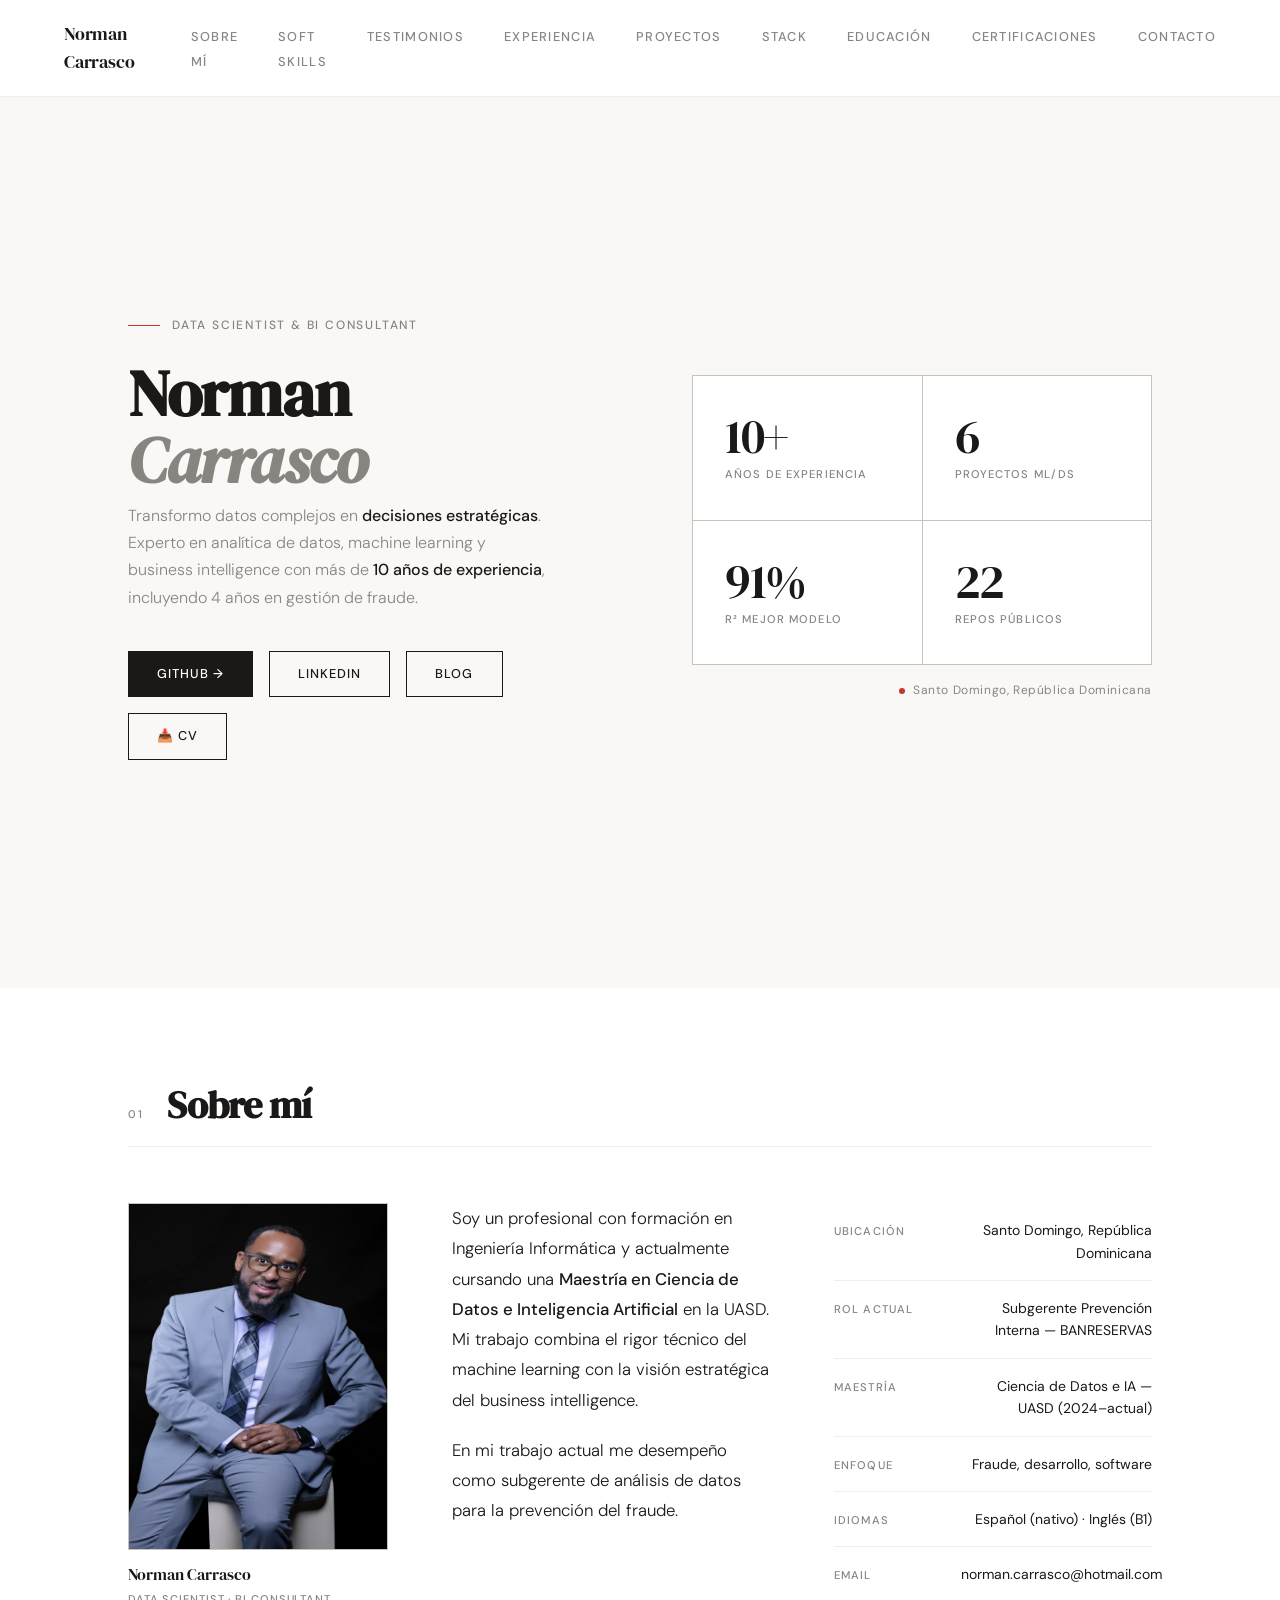
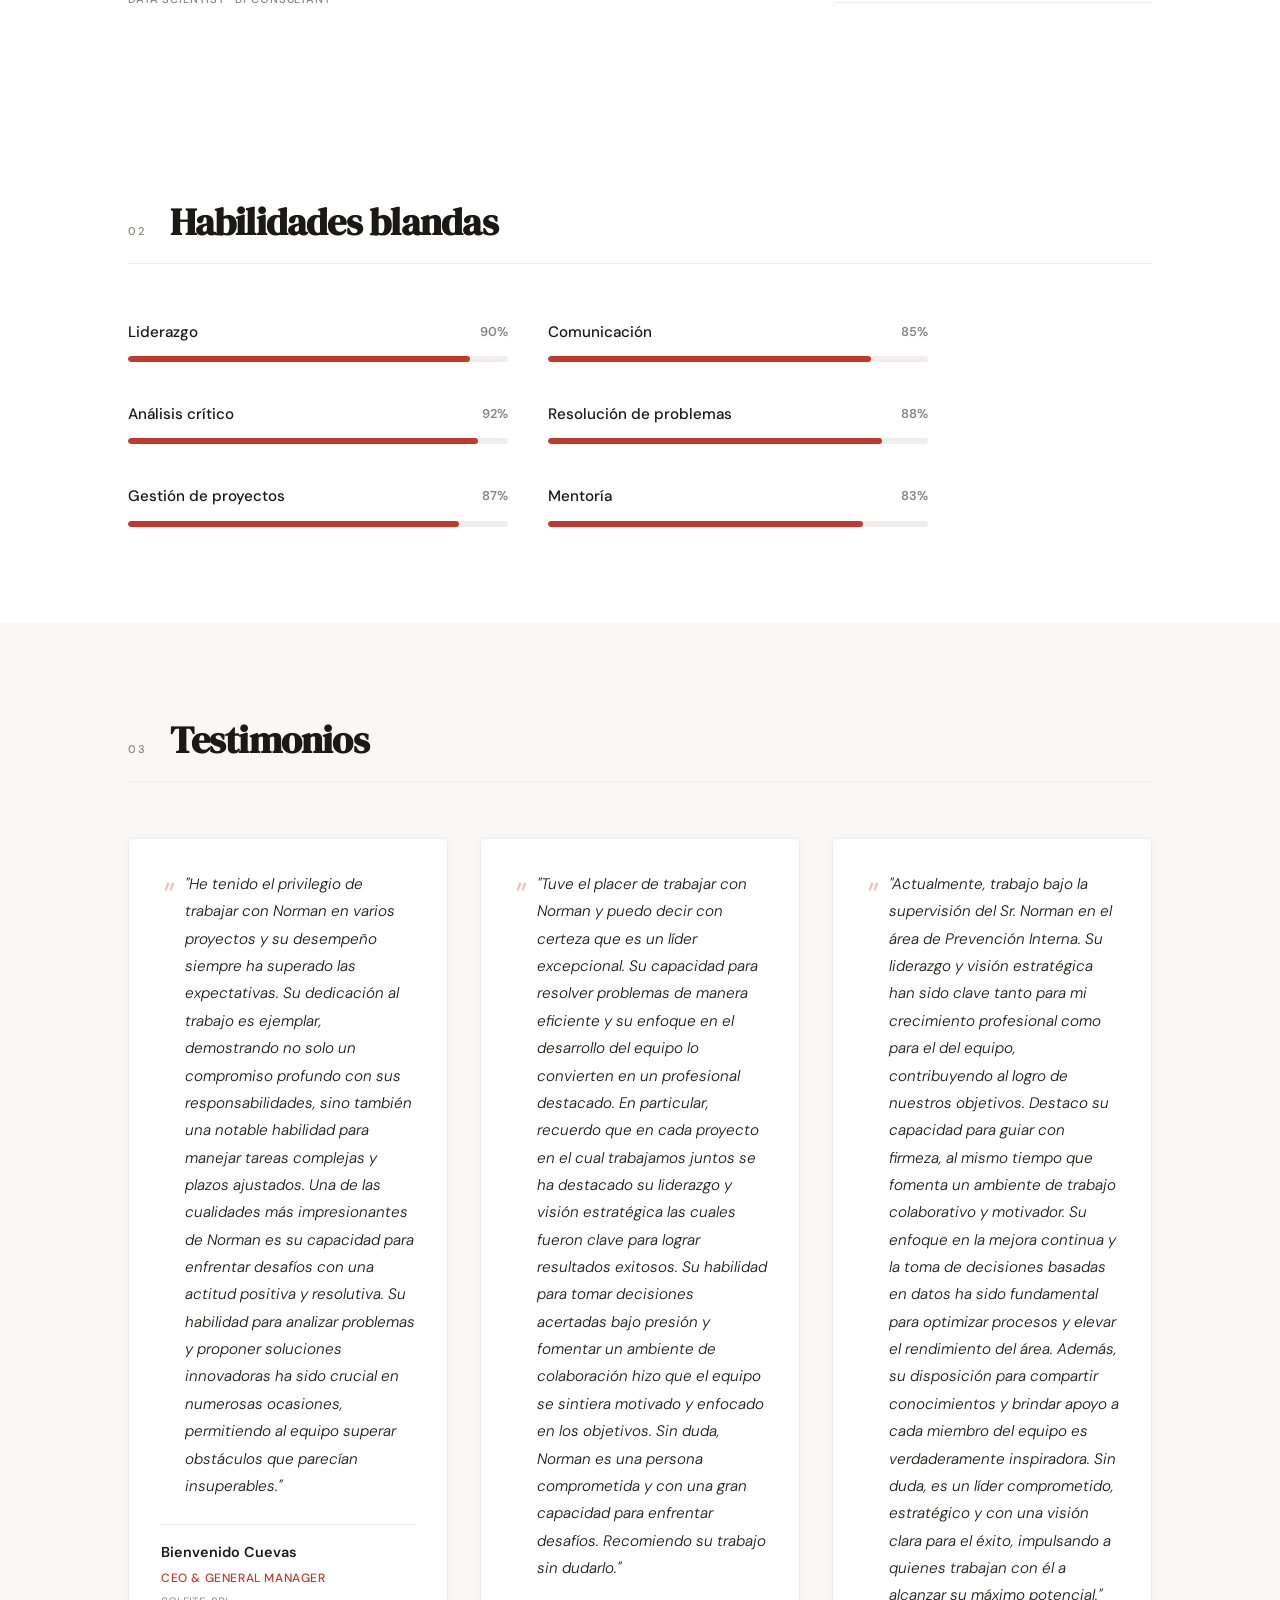
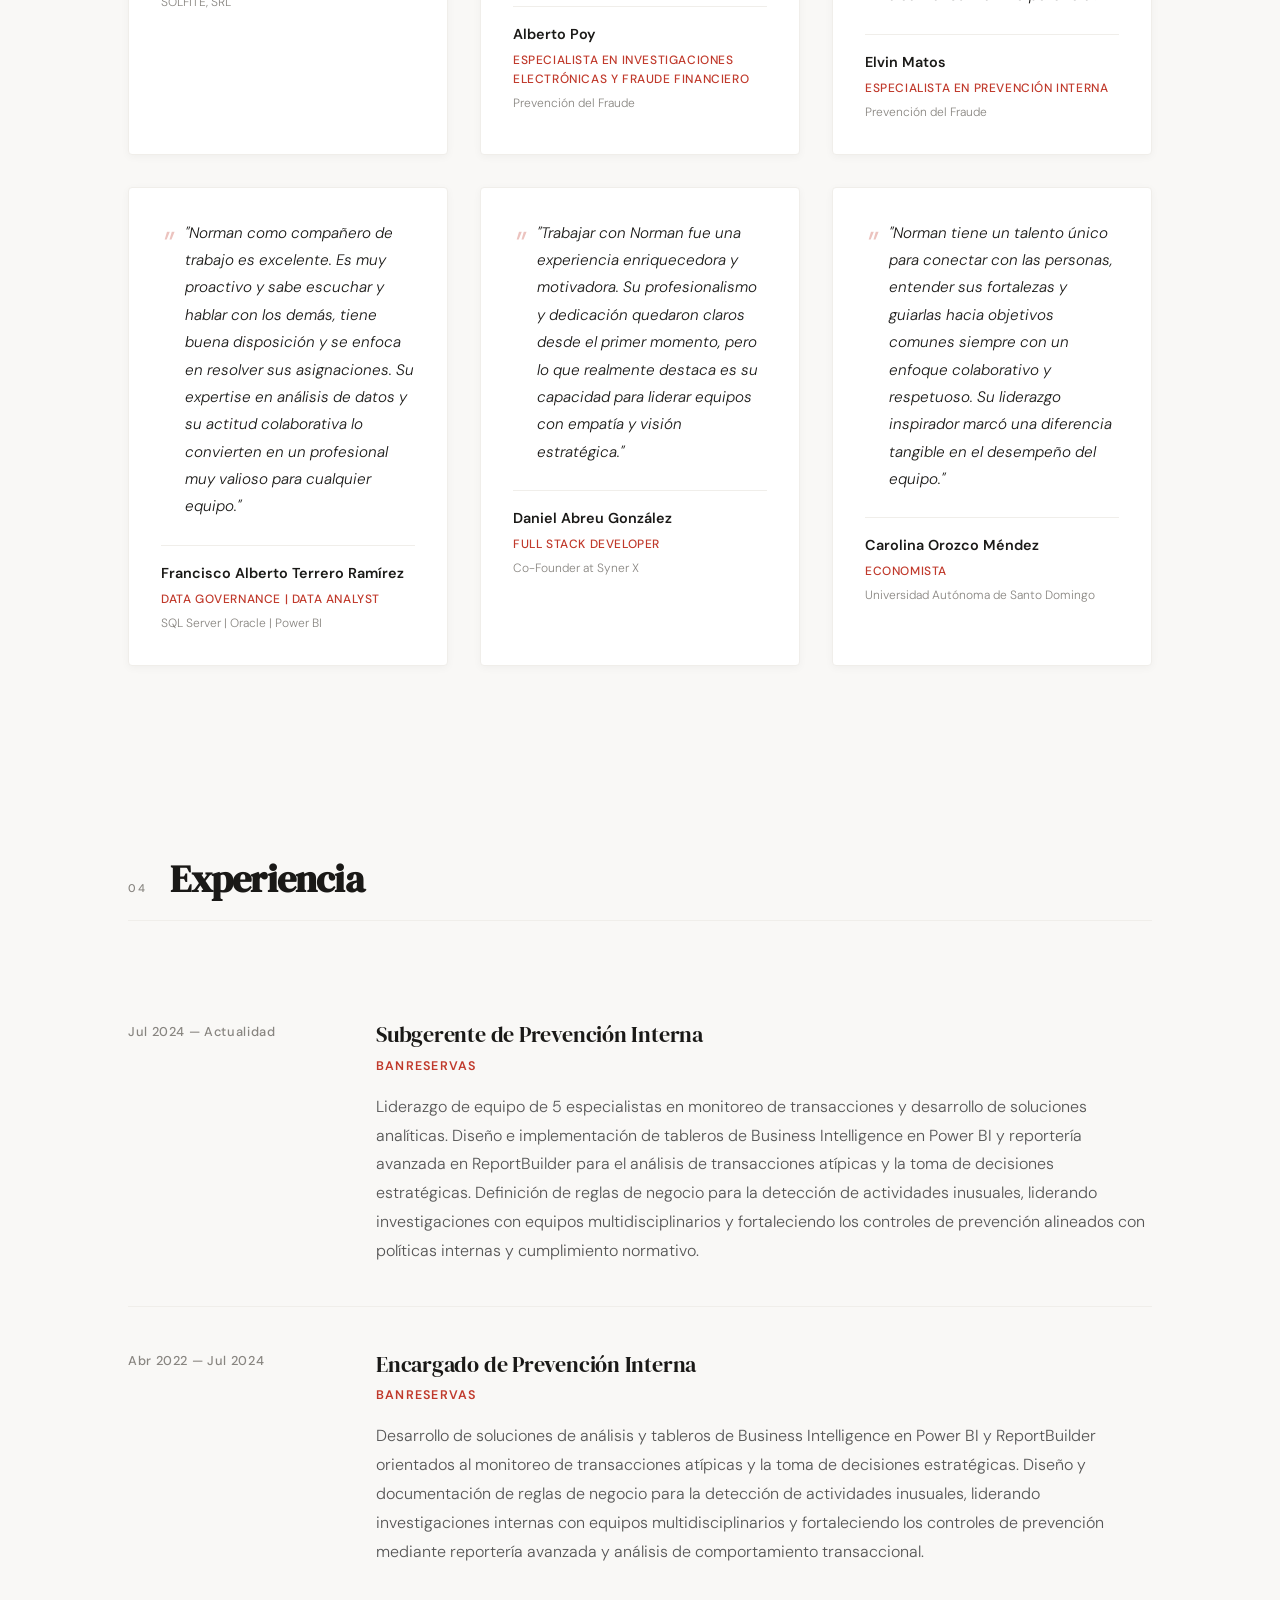
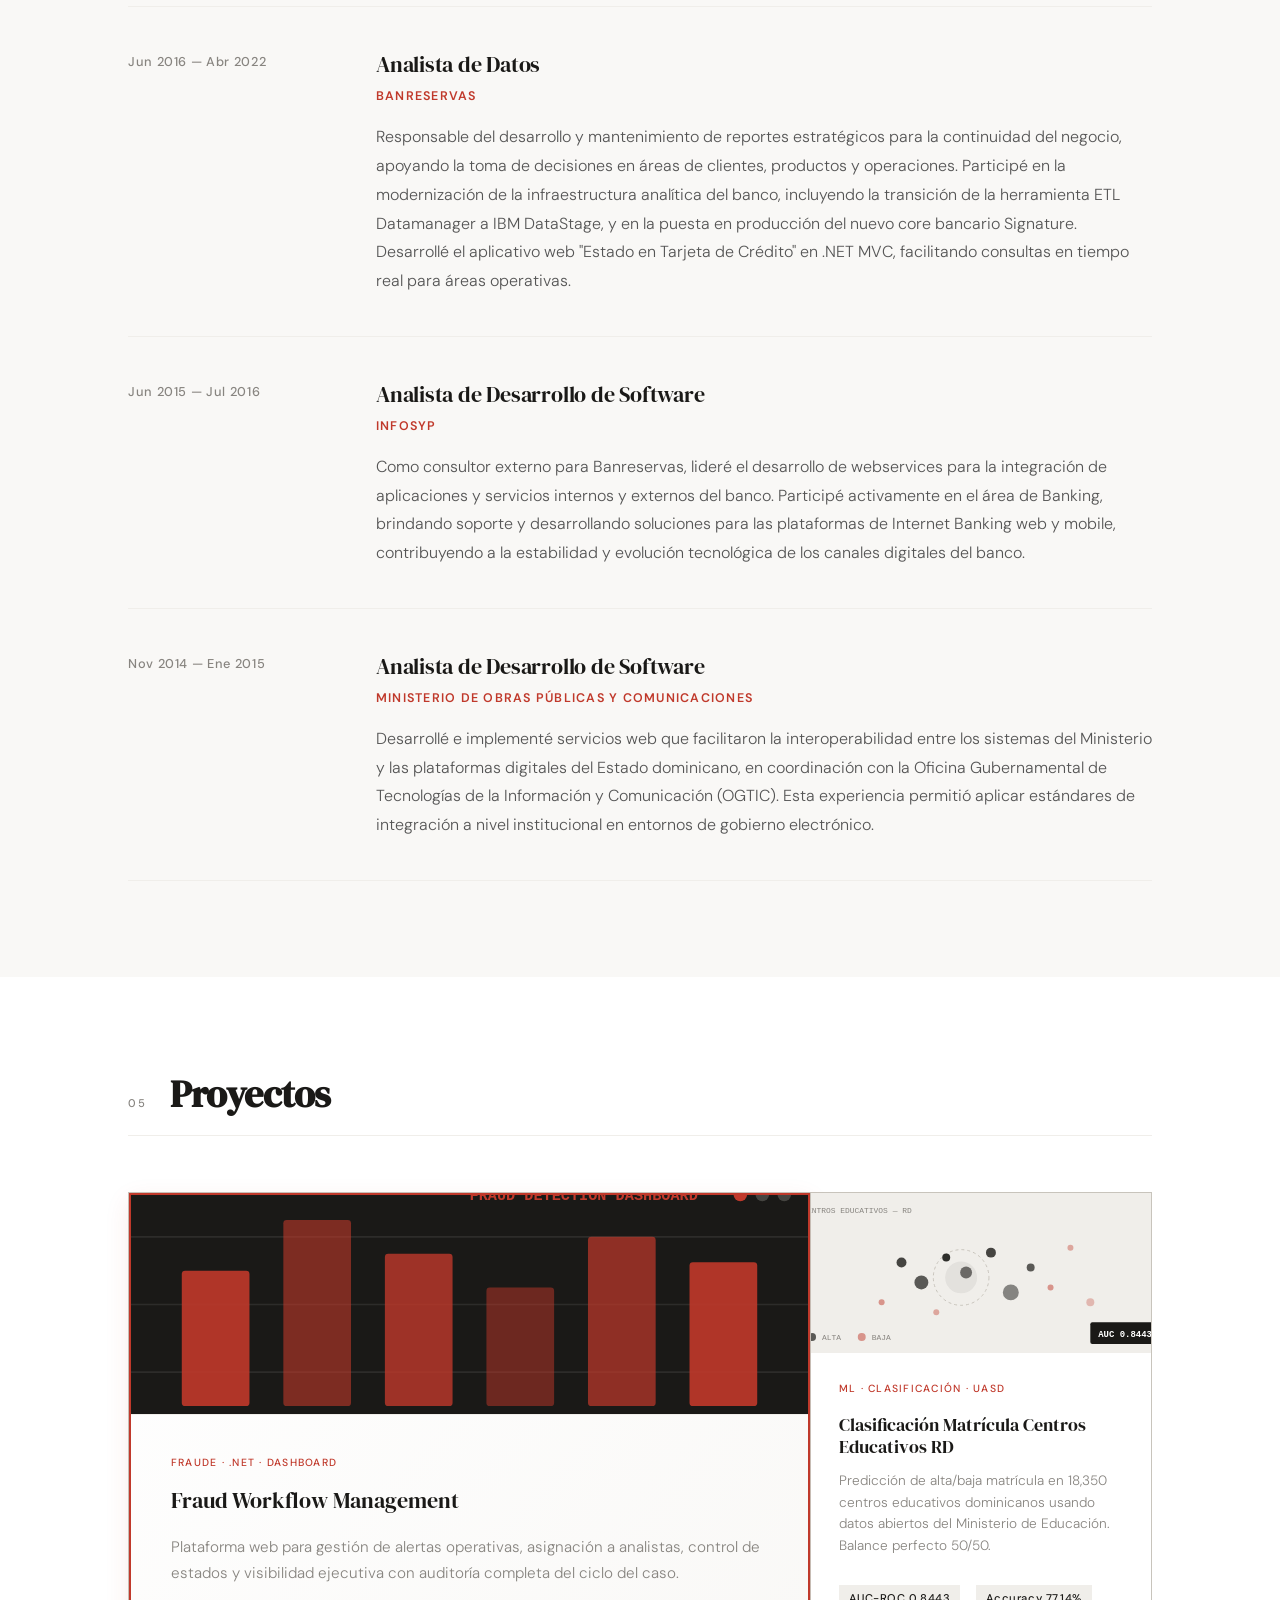
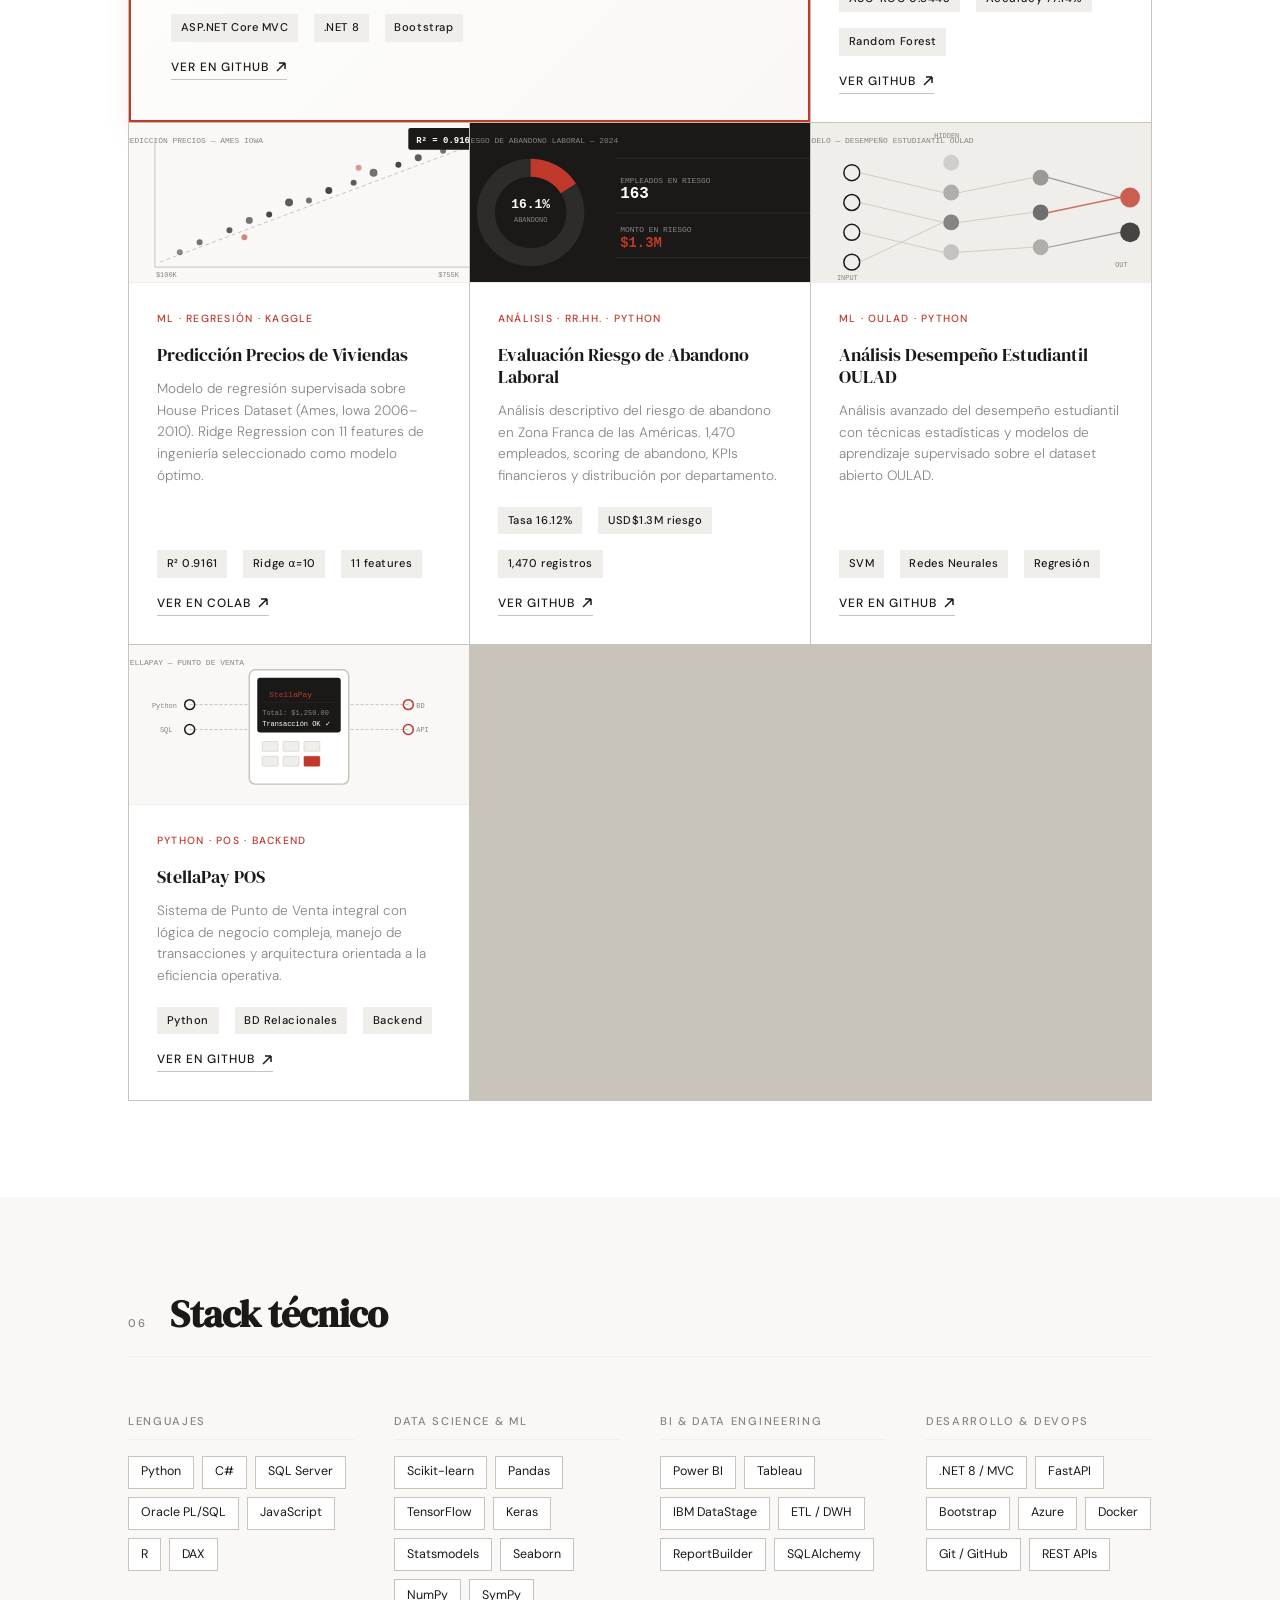
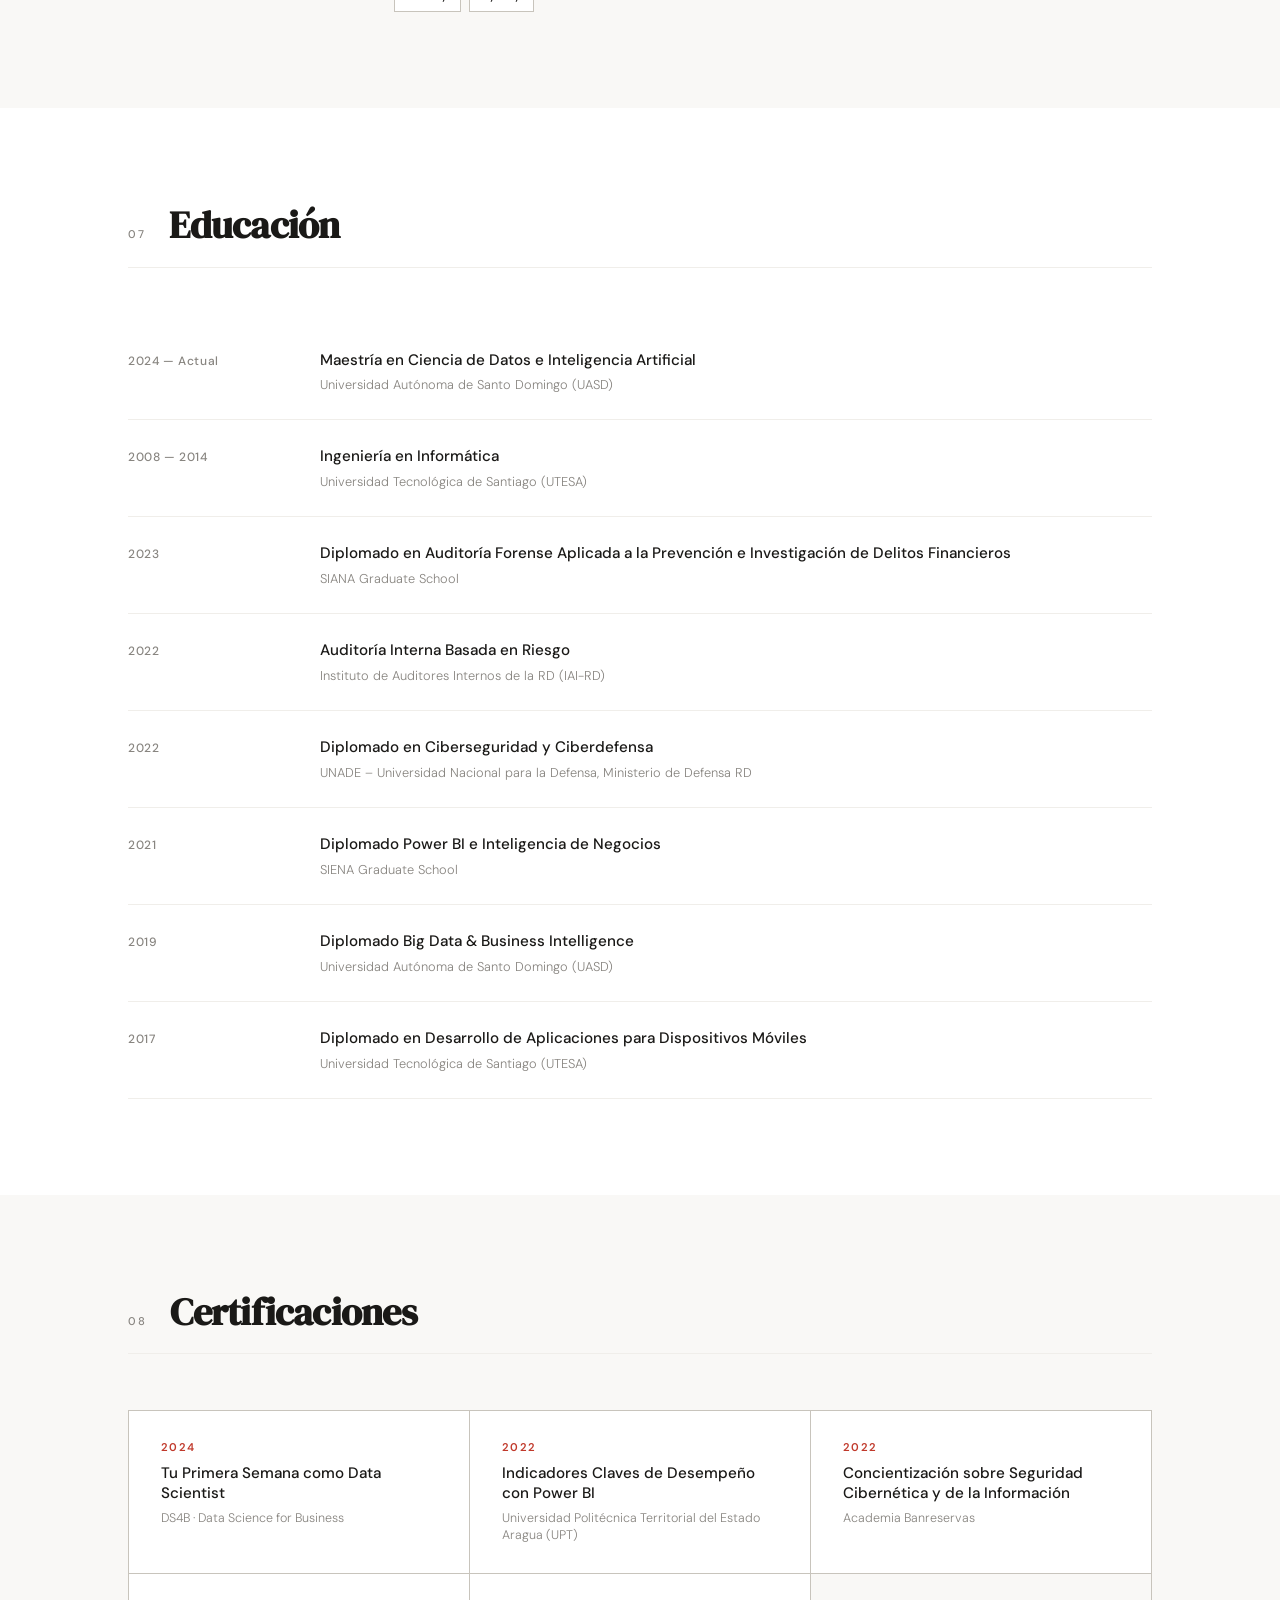
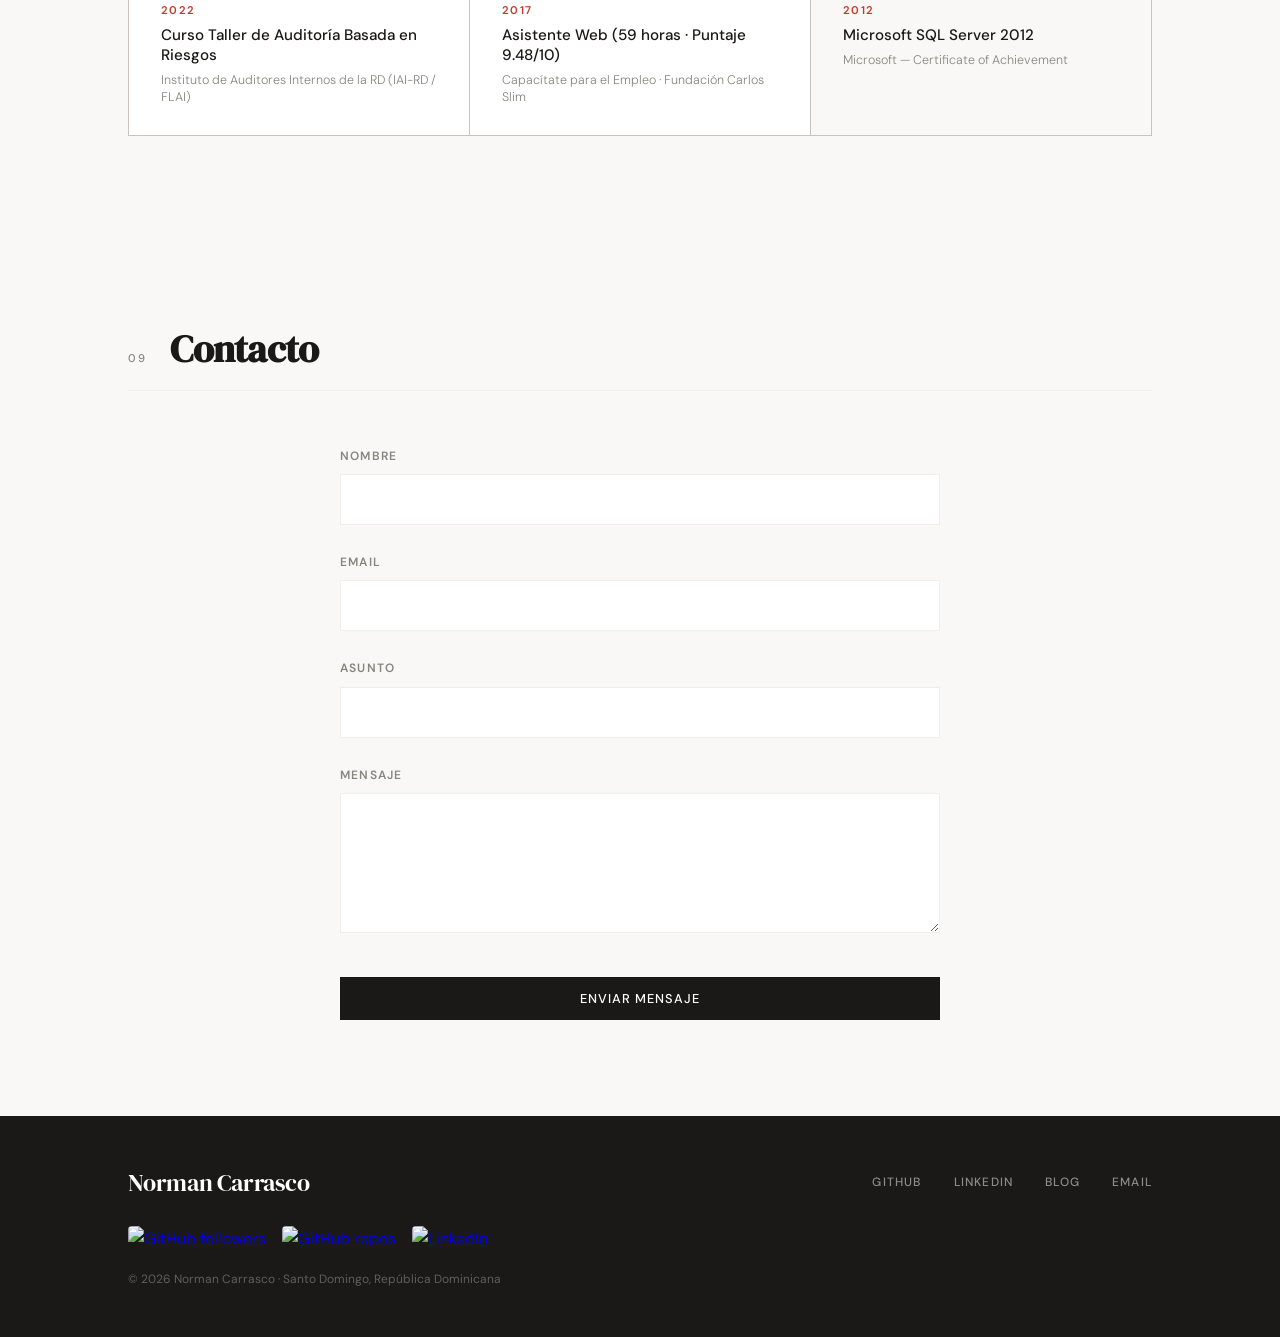
==== commit ee284913: "Improve mobile responsiveness and fix Formspree contact action placeholder" ====
--- a/portfolio-norman.html
+++ b/portfolio-norman.html
@@ -828,7 +828,7 @@
     <h2 class="section-title">Contacto</h2>
   </div>
   <div class="section-inner" style="max-width: 600px; margin: 0 auto;">
-    <form action="https://formspree.io/norman.carrasco@hotmail.com" method="POST" class="contact-form">
+    <form action="https://formspree.io/f/YOUR_FORM_ID" method="POST" class="contact-form">
       <div class="form-group">
         <label for="name" class="form-label">Nombre</label>
         <input type="text" id="name" name="name" required class="form-input">
--- a/css/styles.css
+++ b/css/styles.css
@@ -729,27 +729,45 @@
   nav {
     padding: 1rem 1.5rem;
     flex-wrap: wrap;
-    justify-content: space-between;
+    justify-content: flex-start;
+    align-items: flex-start;
+    gap: 0.75rem;
   }
   .nav-links {
+    width: 100%;
+    display: flex;
+    flex-direction: column;
     gap: 0.75rem;
-    flex-wrap: wrap;
-    justify-content: center;
-    margin-top: 0.75rem;
+    margin-top: 0.5rem;
   }
   .nav-links a {
-    font-size: 0.75rem;
+    font-size: 0.8rem;
+    width: 100%;
+    padding: 0.65rem 0.75rem;
   }
   .hero {
     grid-template-columns: 1fr;
     padding: 6rem 1.5rem 3rem;
     gap: 3rem;
   }
+  .hero-left,
+  .hero-right {
+    width: 100%;
+  }
   .hero-name {
-    font-size: clamp(2.5rem, 10vw, 4rem);
+    font-size: clamp(2.5rem, 9vw, 4rem);
   }
   .hero-tagline {
-    font-size: 0.95rem;
+    font-size: 1rem;
+    max-width: 100%;
+  }
+  .hero-ctas {
+    flex-direction: column;
+    gap: 0.75rem;
+  }
+  .hero-ctas .btn {
+    width: 100%;
+    justify-content: center;
   }
   .hero-right { align-items: flex-start; }
   .hero-stats { max-width: 100%; }
@@ -758,7 +776,10 @@
   .about-photo {
     position: static;
     display: flex;
+    flex-direction: column;
+    align-items: center;
     justify-content: center;
+    gap: 1rem;
   }
   .about-photo-frame {
     width: 220px;
@@ -772,9 +793,18 @@
     object-position: center center;
     border-radius: 50%;
   }
+  .about-photo-name,
+  .about-photo-title {
+    text-align: center;
+    width: 100%;
+  }
+  .about-details {
+    width: 100%;
+  }
   .projects-grid { grid-template-columns: 1fr; }
   .project-card-featured { grid-column: 1; }
-  .testimonials-grid { grid-template-columns: 1fr; }
+  .testimonials-grid { grid-template-columns: 1fr; width: 100%; }
+  .testimonial-card { width: 100%; min-width: 0; }
   .stack-grid { grid-template-columns: 1fr 1fr; }
   .exp-item, .edu-item { grid-template-columns: 1fr; gap: 0.5rem; }
   .skills-grid { grid-template-columns: 1fr; }
